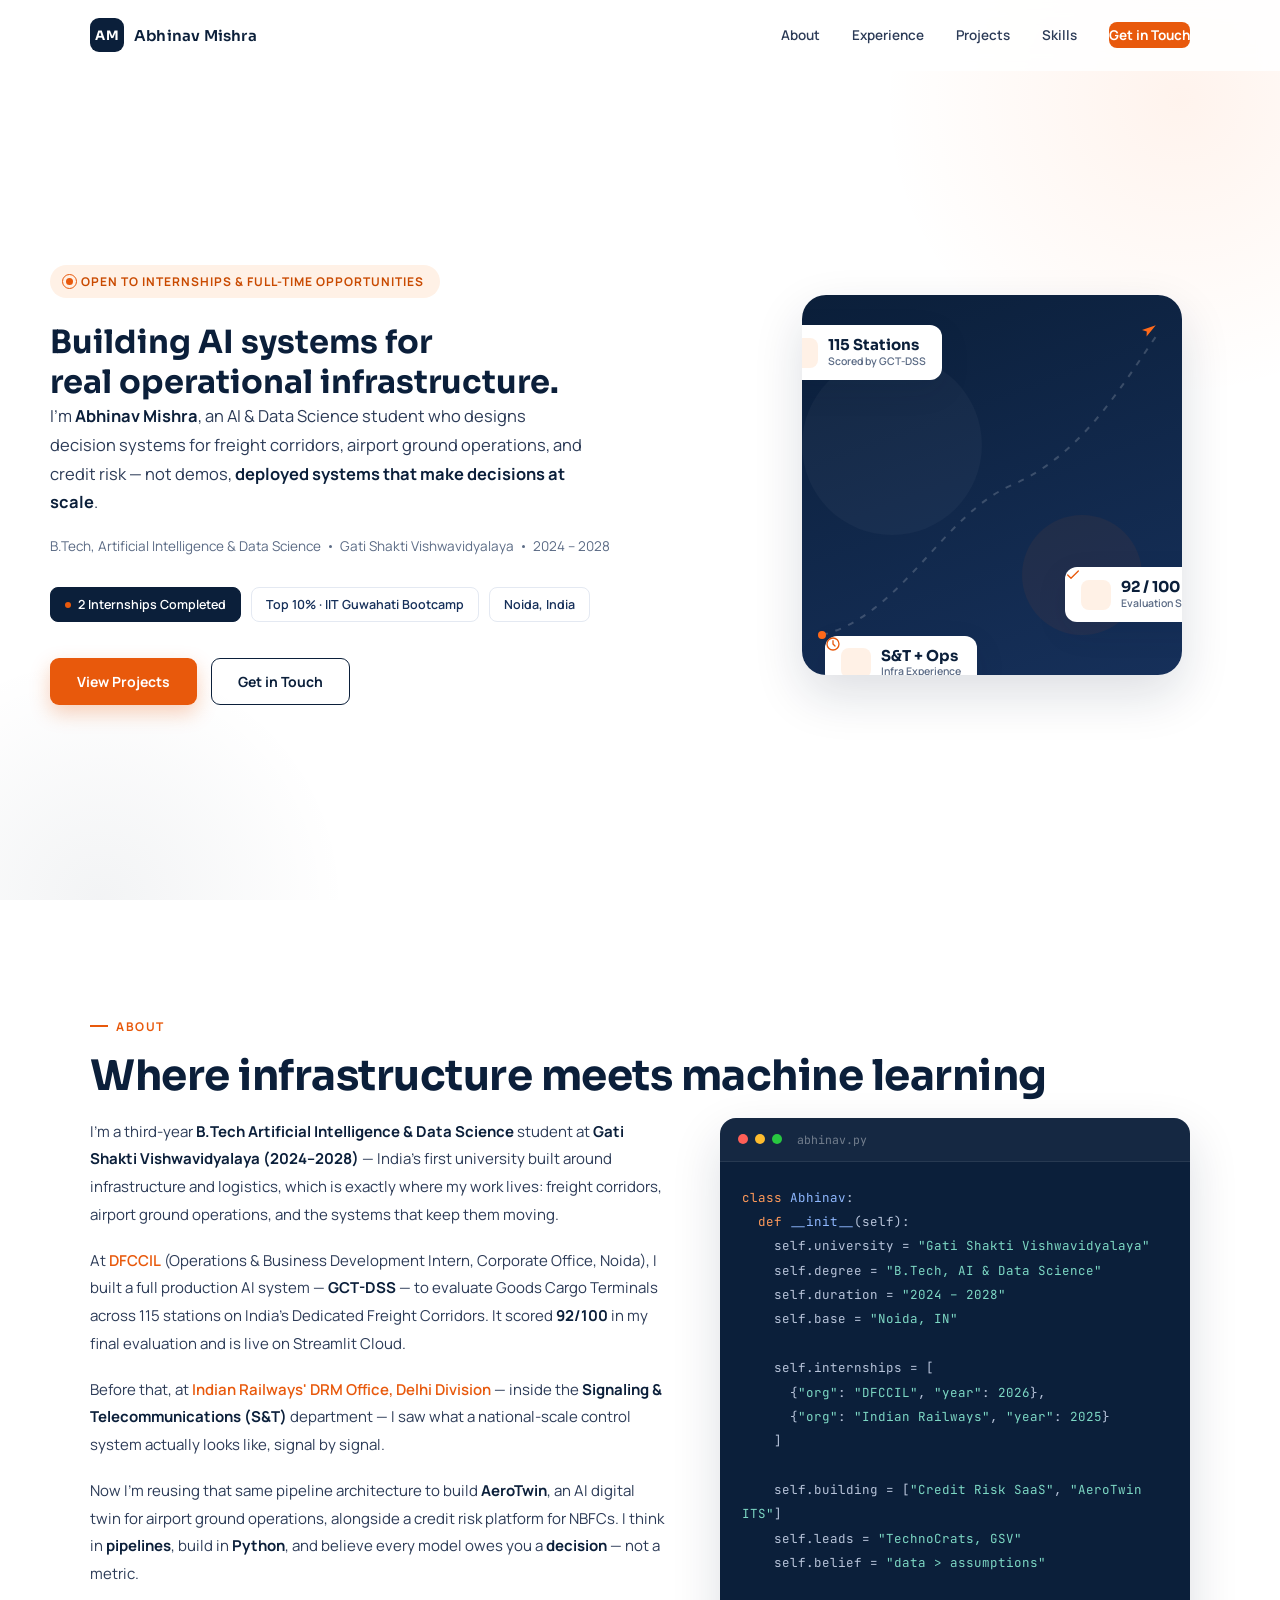
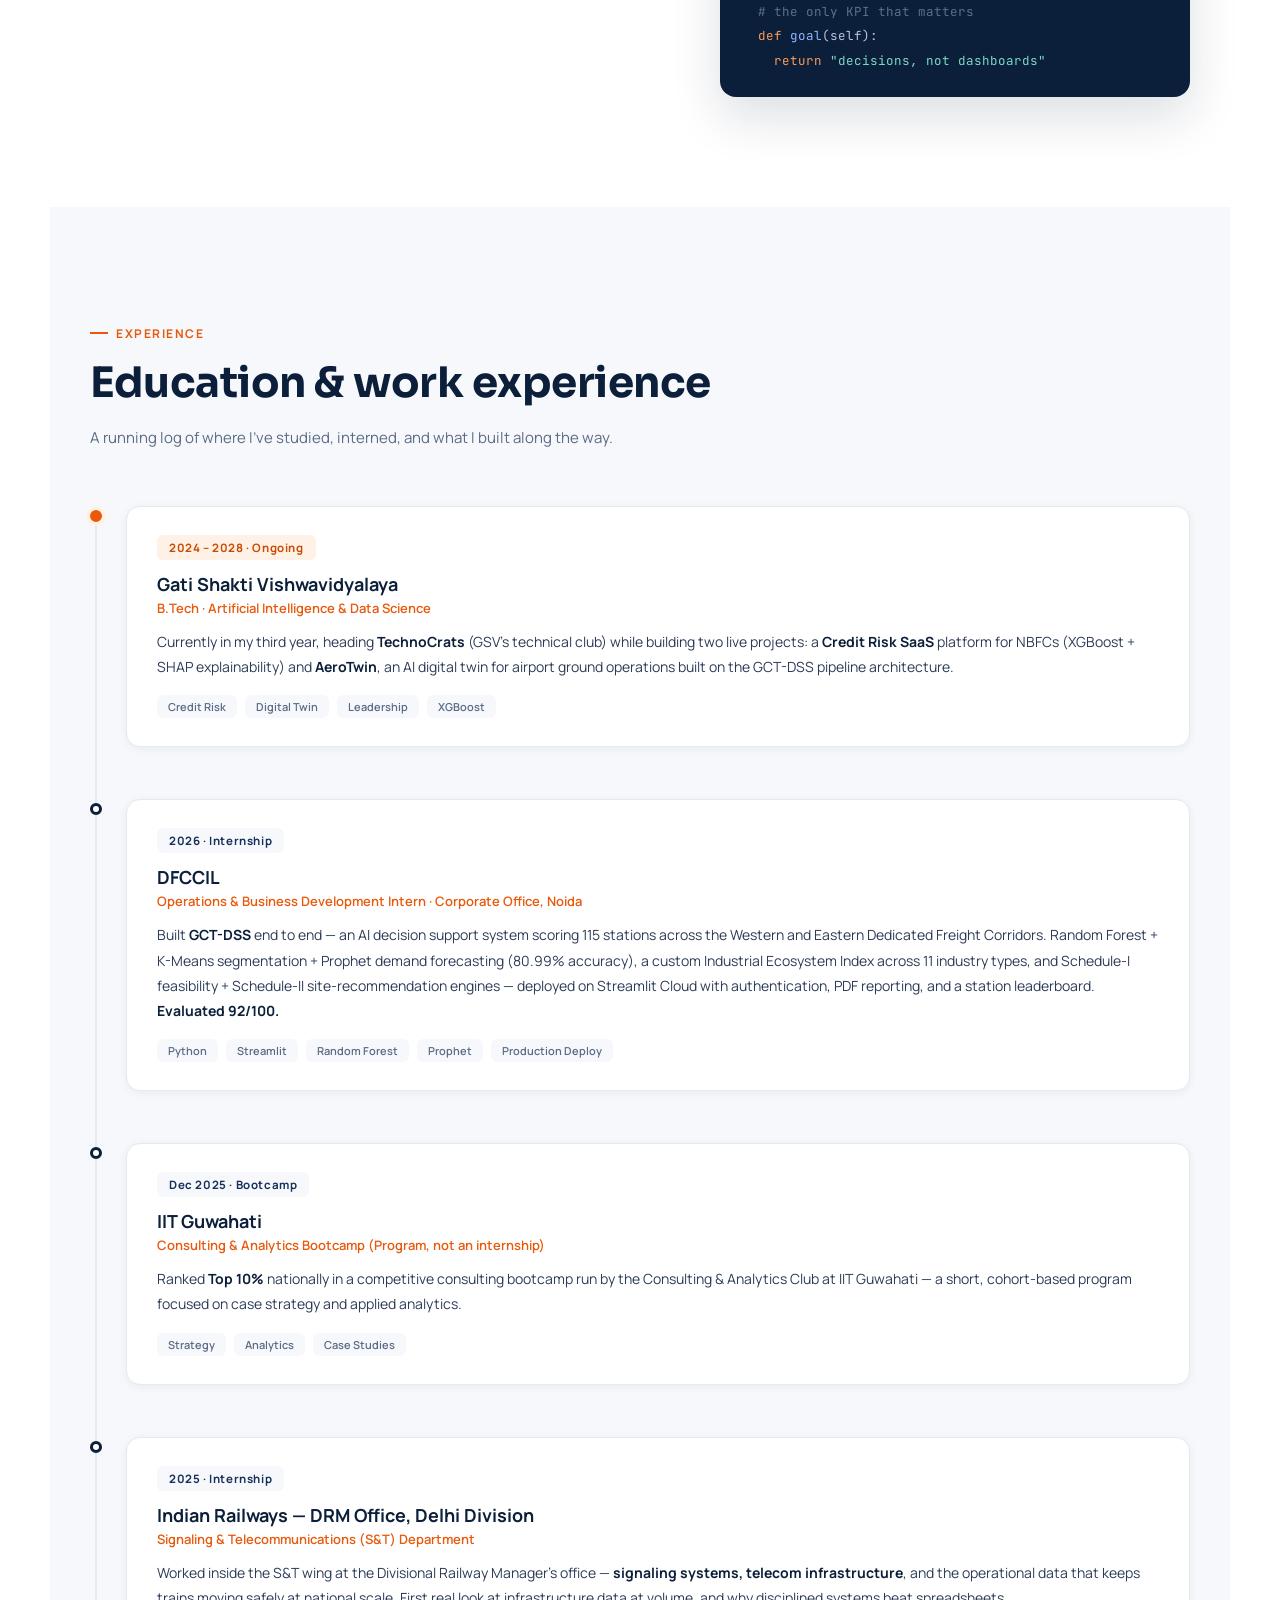
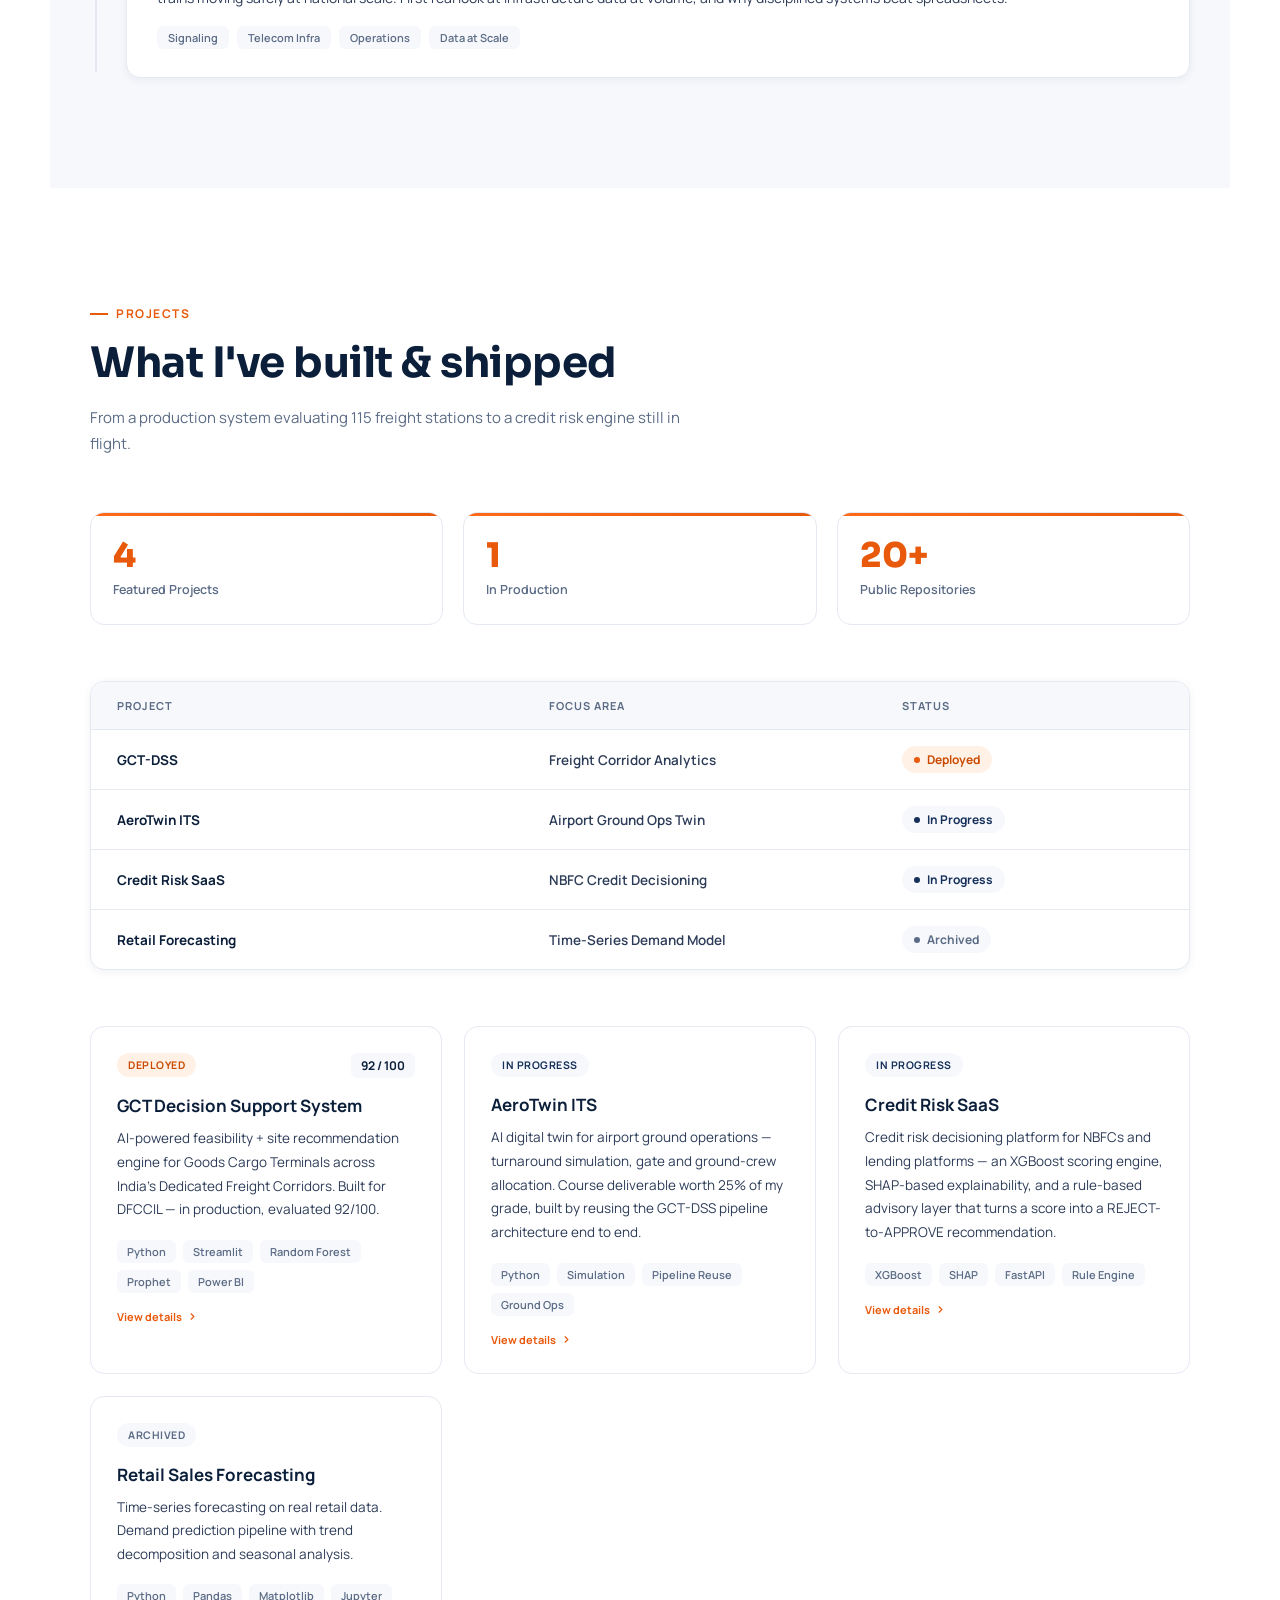
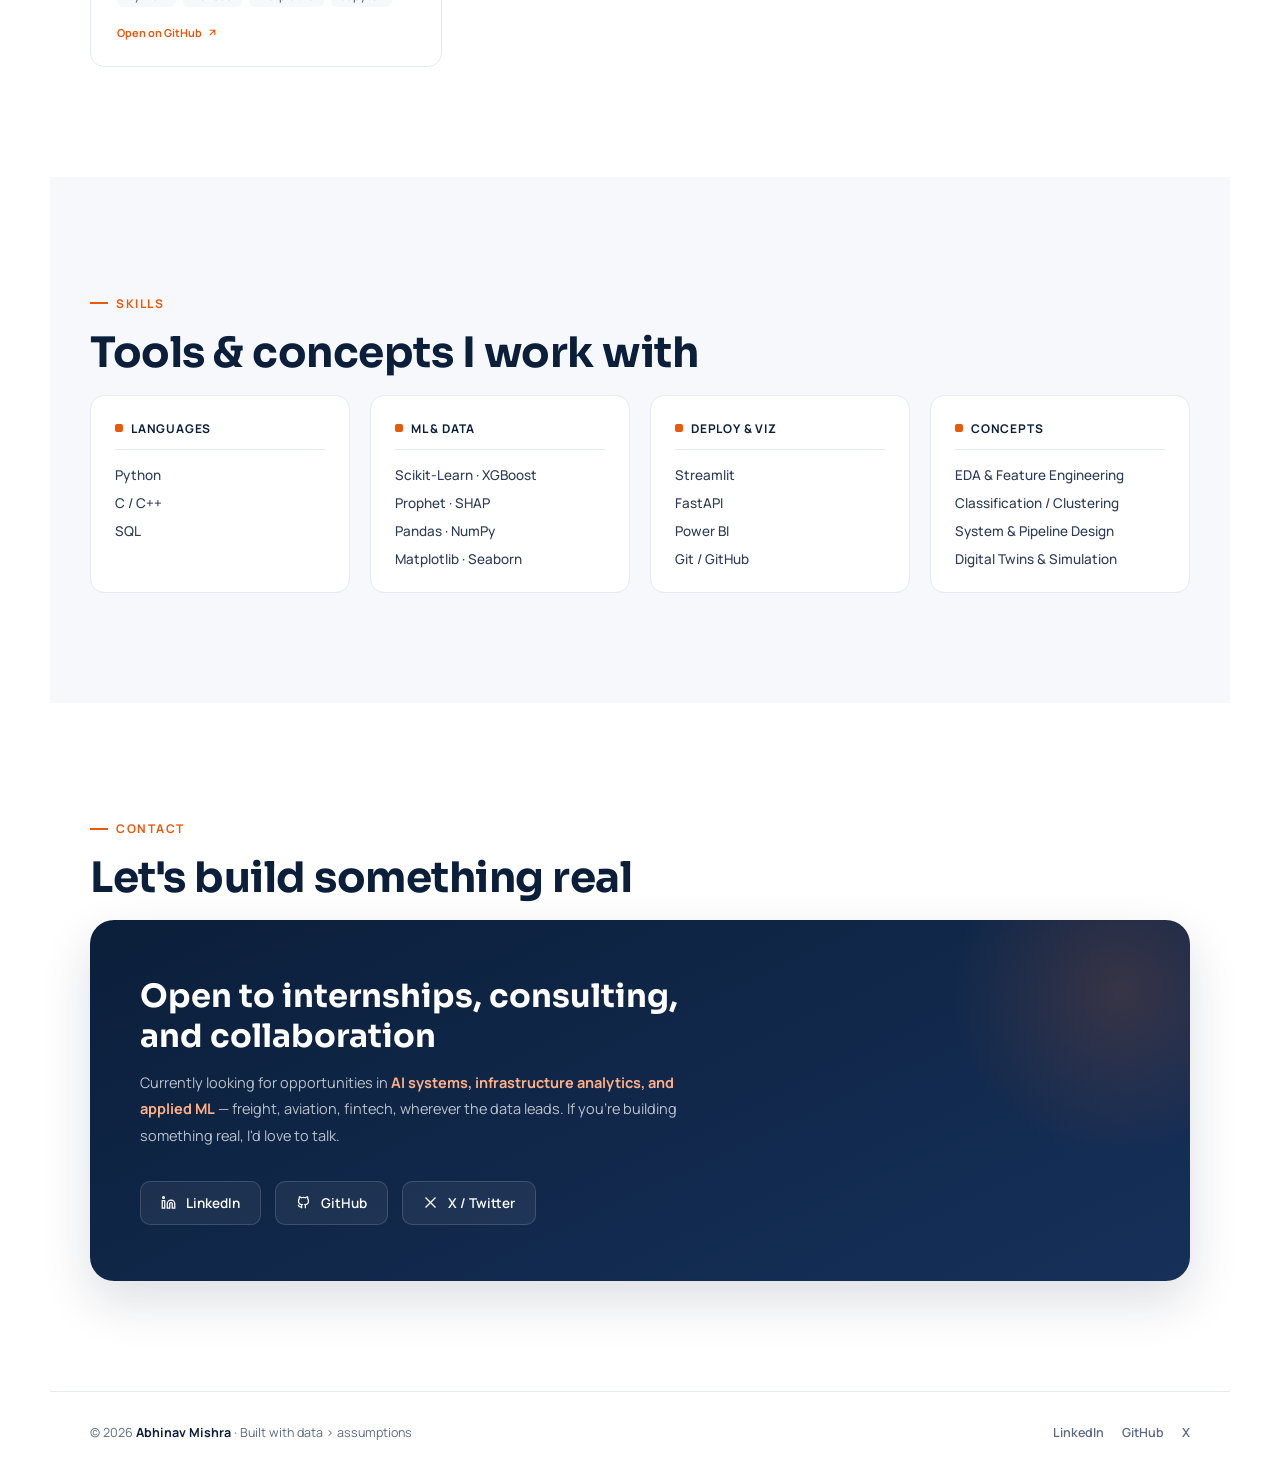
==== index.html @ 51a3da7d "Update the word 'Hello' to 'Goodbye'" ====
<!DOCTYPE html>
<html lang="en">
<head>
<meta charset="UTF-8"/>
<meta name="viewport" content="width=device-width, initial-scale=1"/>
<title>Abhinav Mishra — AI &amp; Data Science</title>
<link rel="preconnect" href="https://fonts.googleapis.com">
<link rel="preconnect" href="https://fonts.gstatic.com" crossorigin>
<link href="https://fonts.googleapis.com/css2?family=Sora:wght@500;600;700;800&family=Manrope:wght@400;500;600;700;800&family=JetBrains+Mono:wght@400;500;700&display=swap" rel="stylesheet">
<style>
:root{
  --white:#ffffff;
  --bg-soft:#F6F8FC;
  --navy:#0B1F3A;
  --navy-2:#16305A;
  --text:#2C3B57;
  --muted:#5B6B85;
  --border:#E4E9F2;
  --orange:#FF6A1A;
  --orange-strong:#E8590C;
  --orange-dark:#C94A00;
  --orange-tint:#FFF1E6;
  --shadow-sm:0 2px 10px rgba(11,31,58,0.06);
  --shadow-md:0 10px 30px rgba(11,31,58,0.10);
  --shadow-lg:0 20px 50px rgba(11,31,58,0.14);
  --radius:14px;
}
*{margin:0;padding:0;box-sizing:border-box;}
html{scroll-behavior:smooth;}
body{background:var(--white);color:var(--text);font-family:'Manrope',sans-serif;overflow-x:hidden;-webkit-font-smoothing:antialiased;}
h1,h2,h3,h4{font-family:'Sora',sans-serif;color:var(--navy);}
a{color:inherit;}
::-webkit-scrollbar{width:8px;}
::-webkit-scrollbar-track{background:var(--bg-soft);}
::-webkit-scrollbar-thumb{background:var(--border);border-radius:8px;}
::selection{background:var(--orange-tint);color:var(--navy);}

@media (prefers-reduced-motion: reduce){
  *,*::before,*::after{animation-duration:0.001ms !important;animation-iteration-count:1 !important;transition-duration:0.001ms !important;scroll-behavior:auto !important;}
}
:focus-visible{outline:2px solid var(--orange-strong);outline-offset:3px;border-radius:4px;}

/* SCROLL PROGRESS */
#progress-bar{position:fixed;top:0;left:0;height:3px;background:linear-gradient(90deg,var(--orange),var(--orange-strong));width:0%;z-index:1001;transition:width 0.1s linear;}

/* NAV */
nav{position:fixed;top:0;width:100%;background:rgba(255,255,255,0.85);backdrop-filter:blur(10px);z-index:1000;border-bottom:1px solid transparent;transition:box-shadow 0.3s,border-color 0.3s;}
nav.scrolled{box-shadow:var(--shadow-sm);border-bottom-color:var(--border);}
.nav-inner{max-width:1180px;margin:0 auto;padding:18px 40px;display:flex;justify-content:space-between;align-items:center;}
.nav-logo{display:flex;align-items:center;gap:10px;text-decoration:none;}
.nav-mark{width:34px;height:34px;border-radius:9px;background:var(--navy);color:var(--white);display:flex;align-items:center;justify-content:center;font-family:'Sora',sans-serif;font-weight:700;font-size:13px;letter-spacing:0.5px;}
.nav-name{font-family:'Sora',sans-serif;font-weight:600;font-size:15px;color:var(--navy);letter-spacing:0.2px;}
.nav-links{display:flex;align-items:center;gap:32px;}
.nav-links a{text-decoration:none;font-size:13.5px;font-weight:600;color:var(--text);position:relative;padding:4px 0;transition:color 0.2s;}
.nav-links a::after{content:'';position:absolute;left:0;bottom:0;height:2px;width:0;background:var(--orange-strong);transition:width 0.25s ease;}
.nav-links a:hover{color:var(--navy);}
.nav-links a:hover::after{width:100%;}
.nav-cta{background:var(--orange-strong);color:var(--white) !important;padding:9px 20px;border-radius:8px;font-weight:700 !important;transition:background 0.2s,transform 0.2s;}
.nav-cta::after{display:none;}
.nav-cta:hover{background:var(--orange-dark);transform:translateY(-1px);}
.nav-toggle{display:none;}
@media(max-width:900px){
  .nav-links{display:none;}
  .nav-toggle{display:block;background:none;border:none;cursor:pointer;padding:6px;}
  .nav-toggle span{display:block;width:22px;height:2px;background:var(--navy);margin:5px 0;transition:0.3s;}
  .nav-links.open{display:flex;position:absolute;top:100%;left:0;width:100%;background:var(--white);flex-direction:column;gap:0;box-shadow:var(--shadow-md);border-top:1px solid var(--border);}
  .nav-links.open a{padding:16px 40px;width:100%;border-bottom:1px solid var(--border);}
  .nav-links.open a::after{display:none;}
}

/* SECTION SHELL */
section{padding:110px 40px;max-width:1180px;margin:0 auto;}
.eyebrow{display:inline-flex;align-items:center;gap:8px;font-size:12px;font-weight:700;letter-spacing:1.5px;text-transform:uppercase;color:var(--orange-strong);margin-bottom:14px;}
.eyebrow::before{content:'';width:18px;height:2px;background:var(--orange-strong);display:inline-block;}
.section-heading{font-size:clamp(28px,3.4vw,42px);font-weight:700;color:var(--navy);margin-bottom:16px;letter-spacing:-0.5px;}
.section-desc{font-size:15px;color:var(--muted);max-width:600px;line-height:1.7;margin-bottom:56px;}
.bg-soft{background:var(--bg-soft);}

/* reveal on scroll */
.reveal{opacity:0;transform:translateY(18px);transition:opacity 0.6s ease,transform 0.6s ease;}
.reveal.visible{opacity:1;transform:translateY(0);}

/* HERO */
#hero{min-height:100vh;display:flex;align-items:center;padding:150px 40px 80px;position:relative;overflow:hidden;}
#hero::before{content:'';position:absolute;top:-200px;right:-200px;width:600px;height:600px;border-radius:50%;background:radial-gradient(circle,rgba(255,106,26,0.08),transparent 70%);pointer-events:none;}
#hero::after{content:'';position:absolute;bottom:-250px;left:-150px;width:500px;height:500px;border-radius:50%;background:radial-gradient(circle,rgba(11,31,58,0.05),transparent 70%);pointer-events:none;}
.hero-grid{display:grid;grid-template-columns:1.15fr 0.85fr;gap:60px;align-items:center;max-width:1180px;margin:0 auto;position:relative;z-index:1;width:100%;}
.hero-eyebrow{display:inline-flex;align-items:center;gap:8px;background:var(--orange-tint);color:var(--orange-dark);font-size:12px;font-weight:700;letter-spacing:1px;text-transform:uppercase;padding:8px 16px;border-radius:100px;margin-bottom:24px;}
.hero-eyebrow .pulse-dot{width:7px;height:7px;border-radius:50%;background:var(--orange-strong);position:relative;}
.hero-eyebrow .pulse-dot::after{content:'';position:absolute;inset:-4px;border-radius:50%;border:1.5px solid var(--orange-strong);animation:pulseRing 2s ease-out infinite;}
@keyframes pulseRing{0%{transform:scale(0.6);opacity:0.9;}100%{transform:scale(1.8);opacity:0;}}
.hero h1{font-size:clamp(38px,5.2vw,60px);font-weight:800;line-height:1.08;letter-spacing:-1.2px;margin-bottom:22px;}
.hero h1 .accent{color:var(--orange-strong);}
.hero-tagline{font-size:16.5px;color:var(--text);line-height:1.75;max-width:540px;margin-bottom:20px;}
.hero-tagline strong{color:var(--navy);font-weight:700;}
.hero-meta{font-size:13.5px;color:var(--muted);margin-bottom:32px;display:flex;align-items:center;gap:8px;flex-wrap:wrap;}
.hero-meta .dot-sep{width:3px;height:3px;border-radius:50%;background:var(--muted);}
.hero-badges{display:flex;flex-wrap:wrap;gap:10px;margin-bottom:36px;}
.badge{font-size:12.5px;font-weight:600;padding:8px 14px;border-radius:8px;border:1px solid var(--border);color:var(--navy-2);background:var(--white);display:inline-flex;align-items:center;gap:7px;}
.badge.solid{background:var(--navy);color:var(--white);border-color:var(--navy);}
.badge .b-dot{width:6px;height:6px;border-radius:50%;background:var(--orange-strong);}
.hero-cta{display:flex;gap:14px;flex-wrap:wrap;}
.btn{display:inline-flex;align-items:center;gap:8px;padding:13px 26px;border-radius:9px;font-size:14px;font-weight:700;text-decoration:none;cursor:pointer;transition:all 0.22s ease;border:1.5px solid transparent;}
.btn-primary{background:var(--orange-strong);color:var(--white);box-shadow:0 8px 20px rgba(232,89,12,0.28);}
.btn-primary:hover{background:var(--orange-dark);transform:translateY(-2px);box-shadow:0 12px 26px rgba(232,89,12,0.34);}
.btn-outline{background:transparent;color:var(--navy);border-color:var(--navy);}
.btn-outline:hover{background:var(--navy);color:var(--white);transform:translateY(-2px);}

/* HERO VISUAL */
.hero-visual{position:relative;height:440px;display:flex;align-items:center;justify-content:center;}
.hero-panel{position:relative;width:100%;max-width:380px;height:380px;background:linear-gradient(160deg,var(--navy) 0%,var(--navy-2) 100%);border-radius:24px;box-shadow:var(--shadow-lg);overflow:hidden;}
.hero-panel svg{position:absolute;inset:0;width:100%;height:100%;}
.chip{position:absolute;background:var(--white);border-radius:12px;padding:12px 16px;box-shadow:var(--shadow-md);display:flex;align-items:center;gap:10px;animation:floatChip 4.5s ease-in-out infinite;}
.chip-icon{width:30px;height:30px;border-radius:8px;background:var(--orange-tint);display:flex;align-items:center;justify-content:center;flex-shrink:0;}
.chip-icon svg{width:16px;height:16px;stroke:var(--orange-strong);}
.chip-num{font-family:'Sora',sans-serif;font-weight:700;font-size:15px;color:var(--navy);line-height:1.1;}
.chip-label{font-size:10.5px;color:var(--muted);font-weight:600;white-space:nowrap;}
.chip-1{top:8%;left:-8%;animation-delay:0s;}
.chip-2{bottom:14%;right:-10%;animation-delay:1.5s;}
.chip-3{bottom:-4%;left:6%;animation-delay:3s;}
@keyframes floatChip{0%,100%{transform:translateY(0);}50%{transform:translateY(-8px);}}
@media(max-width:1000px){
  .hero-grid{grid-template-columns:1fr;}
  .hero-visual{margin-top:20px;height:360px;order:-1;}
}
@media(max-width:560px){
  .chip{padding:9px 12px;}
  .chip-num{font-size:13px;}
  .chip-label{font-size:9.5px;}
}

/* ABOUT */
.about-grid{display:grid;grid-template-columns:1.1fr 0.9fr;gap:56px;align-items:start;}
.about-text p{font-size:15px;line-height:1.85;color:var(--text);margin-bottom:18px;}
.about-text strong{color:var(--navy);font-weight:700;}
.about-text em{color:var(--orange-strong);font-style:normal;font-weight:600;}
.code-card{background:var(--navy);border-radius:16px;overflow:hidden;box-shadow:var(--shadow-lg);}
.code-card-head{display:flex;align-items:center;gap:7px;padding:14px 18px;background:rgba(255,255,255,0.04);border-bottom:1px solid rgba(255,255,255,0.08);}
.code-dot{width:10px;height:10px;border-radius:50%;}
.code-dot.r{background:#FF5F57;}
.code-dot.y{background:#FEBC2E;}
.code-dot.g{background:#28C840;}
.code-card-title{margin-left:8px;font-size:11.5px;color:rgba(255,255,255,0.4);font-family:'JetBrains Mono',monospace;}
.code-card-body{padding:24px 22px;font-family:'JetBrains Mono',monospace;font-size:12.5px;line-height:1.95;color:#B8C4DA;overflow-x:auto;}
.code-card .kw{color:#FF9A5A;}
.code-card .str{color:#7DD8C4;}
.code-card .fn{color:#8FB8FF;}
.code-card .cm{color:#5C6E8C;}
@media(max-width:900px){.about-grid{grid-template-columns:1fr;}}

/* TIMELINE */
.timeline{position:relative;padding-left:36px;}
.timeline::before{content:'';position:absolute;left:5px;top:6px;bottom:6px;width:2px;background:var(--border);}
.plane-marker{position:absolute;left:5px;top:0;width:22px;height:22px;transform:translate(-50%,-50%);z-index:5;transition:top 0.1s ease-out;pointer-events:none;}
.plane-marker svg{width:100%;height:100%;fill:var(--orange-strong);filter:drop-shadow(0 2px 4px rgba(232,89,12,0.35));}
.tl-item{position:relative;padding-bottom:52px;}
.tl-item:last-child{padding-bottom:0;}
.tl-dot{position:absolute;left:-36px;top:4px;width:12px;height:12px;border-radius:50%;background:var(--white);border:3px solid var(--navy);}
.tl-item.current .tl-dot{border-color:var(--orange-strong);background:var(--orange-strong);box-shadow:0 0 0 4px var(--orange-tint);}
.tl-card{background:var(--white);border:1px solid var(--border);border-radius:var(--radius);padding:28px 30px;box-shadow:var(--shadow-sm);transition:box-shadow 0.25s,transform 0.25s;}
.tl-card:hover{box-shadow:var(--shadow-md);transform:translateY(-2px);}
.tl-badge{display:inline-block;font-size:11.5px;font-weight:700;letter-spacing:0.6px;padding:5px 12px;border-radius:6px;background:var(--bg-soft);color:var(--navy-2);margin-bottom:12px;}
.tl-item.current .tl-badge{background:var(--orange-tint);color:var(--orange-dark);}
.tl-org{font-size:18px;font-weight:700;color:var(--navy);margin-bottom:3px;}
.tl-role{font-size:13px;font-weight:600;color:var(--orange-strong);margin-bottom:12px;}
.tl-desc{font-size:14px;color:var(--text);line-height:1.8;}
.tl-desc strong{color:var(--navy);}
.tl-tags{display:flex;gap:8px;flex-wrap:wrap;margin-top:16px;}
.tl-tag{font-size:11px;font-weight:600;padding:4px 11px;border-radius:6px;background:var(--bg-soft);color:var(--muted);}
@media(max-width:600px){.plane-marker{display:none;}.tl-card{padding:22px 20px;}}

/* PROJECTS STATS */
.stats-row{display:grid;grid-template-columns:repeat(3,1fr);gap:20px;margin-bottom:56px;}
.stat-card{background:var(--white);border:1px solid var(--border);border-radius:var(--radius);padding:26px 22px;position:relative;overflow:hidden;transition:transform 0.25s,box-shadow 0.25s;}
.stat-card:hover{transform:translateY(-3px);box-shadow:var(--shadow-md);}
.stat-card::before{content:'';position:absolute;top:0;left:0;width:100%;height:3px;background:linear-gradient(90deg,var(--orange),var(--orange-strong));}
.stat-num{font-family:'Sora',sans-serif;font-size:34px;font-weight:800;color:var(--navy);line-height:1;}
.stat-num span{color:var(--orange-strong);}
.stat-label{font-size:12.5px;color:var(--muted);font-weight:600;margin-top:8px;}

/* STATUS BOARD */
.board{background:var(--white);border:1px solid var(--border);border-radius:var(--radius);margin-bottom:56px;overflow:hidden;box-shadow:var(--shadow-sm);}
.board-header,.board-row{display:grid;grid-template-columns:1.6fr 1.3fr 1fr;gap:14px;padding:16px 26px;align-items:center;}
.board-header{background:var(--bg-soft);font-size:11px;font-weight:700;letter-spacing:1px;text-transform:uppercase;color:var(--muted);}
.board-row{border-top:1px solid var(--border);font-size:13.5px;color:var(--text);font-weight:600;opacity:0;transform:translateX(-12px);transition:opacity 0.5s ease,transform 0.5s ease;}
.board-row.visible{opacity:1;transform:translateX(0);}
.board-row:hover{background:var(--bg-soft);}
.board-proj{color:var(--navy);font-weight:700;}
.board-status{display:inline-flex;align-items:center;gap:7px;font-size:12px;font-weight:700;padding:5px 12px;border-radius:100px;width:fit-content;}
.board-status .dot{width:6px;height:6px;border-radius:50%;}
.status-deployed{background:var(--orange-tint);color:var(--orange-dark);}
.status-deployed .dot{background:var(--orange-strong);}
.status-progress{background:var(--bg-soft);color:var(--navy-2);}
.status-progress .dot{background:var(--navy-2);animation:blinkDot 1.6s infinite;}
@keyframes blinkDot{0%,100%{opacity:1;}50%{opacity:0.3;}}
.status-archived{background:var(--bg-soft);color:var(--muted);}
.status-archived .dot{background:var(--muted);}
@media(max-width:680px){
  .board-header{display:none;}
  .board-row{grid-template-columns:1fr;gap:6px;}
}

/* PROJECT CARDS */
.projects-grid{display:grid;grid-template-columns:repeat(auto-fit,minmax(280px,1fr));gap:22px;}
.project-card{background:var(--white);border:1px solid var(--border);border-radius:var(--radius);padding:26px;cursor:pointer;transition:transform 0.25s,box-shadow 0.25s,border-color 0.25s;position:relative;}
.project-card:hover{transform:translateY(-4px);box-shadow:var(--shadow-md);border-color:transparent;}
.pc-top{display:flex;justify-content:space-between;align-items:flex-start;margin-bottom:16px;gap:10px;}
.pc-badge{font-size:10.5px;font-weight:700;letter-spacing:0.5px;padding:5px 11px;border-radius:100px;text-transform:uppercase;}
.pc-badge.deployed{background:var(--orange-tint);color:var(--orange-dark);}
.pc-badge.progress{background:var(--bg-soft);color:var(--navy-2);}
.pc-badge.archived{background:var(--bg-soft);color:var(--muted);}
.pc-score{font-size:12px;font-weight:700;color:var(--navy);background:var(--bg-soft);padding:4px 10px;border-radius:6px;white-space:nowrap;}
.pc-name{font-size:17px;font-weight:700;color:var(--navy);margin-bottom:10px;}
.pc-desc{font-size:13.5px;color:var(--text);line-height:1.75;margin-bottom:18px;}
.pc-stack{display:flex;gap:7px;flex-wrap:wrap;margin-bottom:4px;}
.pc-tech{font-size:11px;font-weight:600;padding:4px 10px;border-radius:6px;background:var(--bg-soft);color:var(--muted);}
.pc-expand{margin-top:18px;padding-top:16px;border-top:1px solid var(--border);display:none;}
.pc-expand.open{display:block;}
.pc-expand pre{font-family:'JetBrains Mono',monospace;font-size:11.5px;line-height:1.85;color:var(--navy-2);background:var(--bg-soft);padding:14px 16px;border-radius:8px;border-left:3px solid var(--orange-strong);overflow-x:auto;white-space:pre-wrap;}
.pc-expand-hint{font-size:11px;font-weight:700;color:var(--orange-strong);margin-top:16px;display:flex;align-items:center;gap:5px;}
.pc-expand-hint svg{width:11px;height:11px;stroke:var(--orange-strong);transition:transform 0.25s;}
.project-card.expanded .pc-expand-hint svg{transform:rotate(90deg);}
.pc-link{font-size:11px;font-weight:700;color:var(--orange-strong);margin-top:18px;display:flex;align-items:center;gap:5px;}
.pc-link svg{width:11px;height:11px;stroke:var(--orange-strong);}

/* SKILLS */
.stack-grid{display:grid;grid-template-columns:repeat(auto-fit,minmax(240px,1fr));gap:20px;}
.stack-group{background:var(--white);border:1px solid var(--border);border-radius:var(--radius);padding:24px;transition:box-shadow 0.25s,transform 0.25s;}
.stack-group:hover{box-shadow:var(--shadow-md);transform:translateY(-3px);}
.sg-label{font-size:12px;font-weight:700;letter-spacing:0.8px;text-transform:uppercase;color:var(--navy);margin-bottom:16px;padding-bottom:12px;border-bottom:1px solid var(--border);display:flex;align-items:center;gap:8px;}
.sg-label::before{content:'';width:8px;height:8px;border-radius:2px;background:var(--orange-strong);display:inline-block;}
.sg-items{display:flex;flex-direction:column;gap:10px;}
.sg-item{font-size:13.5px;color:var(--text);font-weight:500;}

/* CONTACT */
.contact-panel{background:linear-gradient(155deg,var(--navy) 0%,var(--navy-2) 100%);border-radius:24px;padding:56px 50px;position:relative;overflow:hidden;box-shadow:var(--shadow-lg);}
.contact-panel::before{content:'';position:absolute;top:-100px;right:-100px;width:340px;height:340px;border-radius:50%;background:radial-gradient(circle,rgba(255,106,26,0.16),transparent 70%);}
.contact-panel-inner{position:relative;z-index:1;max-width:560px;}
.contact-panel h3{color:var(--white);font-size:clamp(24px,3vw,32px);margin-bottom:14px;}
.contact-panel p{color:rgba(255,255,255,0.72);font-size:14.5px;line-height:1.8;margin-bottom:32px;}
.contact-panel p span{color:#FFB088;font-weight:700;}
.contact-links{display:flex;flex-wrap:wrap;gap:14px;}
.contact-link{display:flex;align-items:center;gap:10px;background:rgba(255,255,255,0.06);border:1px solid rgba(255,255,255,0.14);color:var(--white);text-decoration:none;padding:12px 20px;border-radius:10px;font-size:13.5px;font-weight:600;transition:all 0.2s;}
.contact-link:hover{background:var(--orange-strong);border-color:var(--orange-strong);transform:translateY(-2px);}
.contact-link svg{width:15px;height:15px;stroke:currentColor;}
@media(max-width:600px){.contact-panel{padding:40px 26px;}}

/* FOOTER */
footer{padding:32px 40px;border-top:1px solid var(--border);display:flex;justify-content:space-between;align-items:center;max-width:1180px;margin:0 auto;font-size:12.5px;color:var(--muted);flex-wrap:wrap;gap:10px;}
footer strong{color:var(--navy);}
.footer-socials{display:flex;gap:18px;}
.footer-socials a{color:var(--muted);text-decoration:none;font-weight:600;transition:color 0.2s;}
.footer-socials a:hover{color:var(--orange-strong);}

@media(max-width:680px){
  section{padding:80px 24px;}
  #hero{padding:130px 24px 60px;}
  .nav-inner{padding:16px 20px;}
  .stats-row{grid-template-columns:1fr 1fr;}
  .contact-panel{border-radius:18px;}
}
</style>
</head>
<body>

<div id="progress-bar"></div>

<!-- NAV -->
<nav id="navbar">
  <div class="nav-inner">
    <a href="#hero" class="nav-logo">
      <span class="nav-mark">AM</span>
      <span class="nav-name">Abhinav Mishra</span>
    </a>
    <div class="nav-links" id="navLinks">
      <a href="#about">About</a>
      <a href="#experience">Experience</a>
      <a href="#projects">Projects</a>
      <a href="#skills">Skills</a>
      <a href="#contact" class="nav-cta">Get in Touch</a>
    </div>
    <button class="nav-toggle" id="navToggle" aria-label="Toggle menu"><span></span><span></span><span></span></button>
  </div>
</nav>

<!-- HERO -->
<div id="hero">
  <div class="hero-grid">
    <div>
      <div class="hero-eyebrow"><span class="pulse-dot"></span>Open to Internships &amp; Full-Time Opportunities</div>
      <h1>Building AI systems for<br/>real <span class="accent">operational infrastructure</span>.</h1>
      <p class="hero-tagline">I'm <strong>Abhinav Mishra</strong>, an AI &amp; Data Science student who designs decision systems for freight corridors, airport ground operations, and credit risk — not demos, <strong>deployed systems that make decisions at scale</strong>.</p>
      <p class="hero-meta">B.Tech, Artificial Intelligence &amp; Data Science <span class="dot-sep"></span> Gati Shakti Vishwavidyalaya <span class="dot-sep"></span> 2024 – 2028</p>
      <div class="hero-badges">
        <div class="badge solid"><span class="b-dot"></span>2 Internships Completed</div>
        <div class="badge">Top 10% · IIT Guwahati Bootcamp</div>
        <div class="badge">Noida, India</div>
      </div>
      <div class="hero-cta">
        <a href="#projects" class="btn btn-primary">View Projects</a>
        <a href="#contact" class="btn btn-outline">Get in Touch</a>
      </div>
    </div>

    <div class="hero-visual">
      <div class="hero-panel">
        <svg viewBox="0 0 380 380" fill="none" xmlns="http://www.w3.org/2000/svg">
          <path d="M20 340 C 100 320, 140 220, 210 190 S 320 90, 355 40" stroke="rgba(255,255,255,0.18)" stroke-width="2" stroke-dasharray="6 8" fill="none"/>
          <circle cx="20" cy="340" r="4" fill="#FF6A1A"/>
          <g transform="translate(340,35) rotate(-35)">
            <path d="M0 0 L14 4 L0 8 L3 4 Z" fill="#FF6A1A"/>
          </g>
          <circle cx="90" cy="150" r="90" fill="rgba(255,255,255,0.03)"/>
          <circle cx="280" cy="280" r="60" fill="rgba(255,106,26,0.06)"/>
        </svg>
        <div class="chip chip-1">
          <div class="chip-icon"><svg viewBox="0 0 24 24" fill="none" stroke-width="2" stroke-linecap="round" stroke-linejoin="round"><path d="M3 12h4l3 8 4-16 3 8h4"/></svg></div>
          <div><div class="chip-num">115 Stations</div><div class="chip-label">Scored by GCT-DSS</div></div>
        </div>
        <div class="chip chip-2">
          <div class="chip-icon"><svg viewBox="0 0 24 24" fill="none" stroke-width="2" stroke-linecap="round" stroke-linejoin="round"><path d="M20 6L9 17l-5-5"/></svg></div>
          <div><div class="chip-num">92 / 100</div><div class="chip-label">Evaluation Score</div></div>
        </div>
        <div class="chip chip-3">
          <div class="chip-icon"><svg viewBox="0 0 24 24" fill="none" stroke-width="2" stroke-linecap="round" stroke-linejoin="round"><circle cx="12" cy="12" r="9"/><path d="M12 7v5l3 3"/></svg></div>
          <div><div class="chip-num">S&amp;T + Ops</div><div class="chip-label">Infra Experience</div></div>
        </div>
      </div>
    </div>
  </div>
</div>

<!-- ABOUT -->
<section id="about">
  <div class="reveal">
    <div class="eyebrow">About</div>
    <h2 class="section-heading">Where infrastructure meets machine learning</h2>
  </div>
  <div class="about-grid">
    <div class="about-text reveal">
      <p>I'm a third-year <strong>B.Tech Artificial Intelligence &amp; Data Science</strong> student at <strong>Gati Shakti Vishwavidyalaya (2024–2028)</strong> — India's first university built around infrastructure and logistics, which is exactly where my work lives: freight corridors, airport ground operations, and the systems that keep them moving.</p>
      <p>At <em>DFCCIL</em> (Operations &amp; Business Development Intern, Corporate Office, Noida), I built a full production AI system — <strong>GCT-DSS</strong> — to evaluate Goods Cargo Terminals across 115 stations on India's Dedicated Freight Corridors. It scored <strong>92/100</strong> in my final evaluation and is live on Streamlit Cloud.</p>
      <p>Before that, at <em>Indian Railways' DRM Office, Delhi Division</em> — inside the <strong>Signaling &amp; Telecommunications (S&amp;T)</strong> department — I saw what a national-scale control system actually looks like, signal by signal.</p>
      <p>Now I'm reusing that same pipeline architecture to build <strong>AeroTwin</strong>, an AI digital twin for airport ground operations, alongside a credit risk platform for NBFCs. I think in <strong>pipelines</strong>, build in <strong>Python</strong>, and believe every model owes you a <strong>decision</strong> — not a metric.</p>
    </div>
    <div class="code-card reveal">
      <div class="code-card-head">
        <span class="code-dot r"></span><span class="code-dot y"></span><span class="code-dot g"></span>
        <span class="code-card-title">abhinav.py</span>
      </div>
      <div class="code-card-body">
        <span class="kw">class</span> <span class="fn">Abhinav</span>:<br/>
        &nbsp;&nbsp;<span class="kw">def</span> <span class="fn">__init__</span>(self):<br/>
        &nbsp;&nbsp;&nbsp;&nbsp;self.university = <span class="str">"Gati Shakti Vishwavidyalaya"</span><br/>
        &nbsp;&nbsp;&nbsp;&nbsp;self.degree = <span class="str">"B.Tech, AI &amp; Data Science"</span><br/>
        &nbsp;&nbsp;&nbsp;&nbsp;self.duration = <span class="str">"2024 – 2028"</span><br/>
        &nbsp;&nbsp;&nbsp;&nbsp;self.base = <span class="str">"Noida, IN"</span><br/>
        <br/>
        &nbsp;&nbsp;&nbsp;&nbsp;self.internships = [<br/>
        &nbsp;&nbsp;&nbsp;&nbsp;&nbsp;&nbsp;{<span class="str">"org"</span>: <span class="str">"DFCCIL"</span>, <span class="str">"year"</span>: <span class="str">2026</span>},<br/>
        &nbsp;&nbsp;&nbsp;&nbsp;&nbsp;&nbsp;{<span class="str">"org"</span>: <span class="str">"Indian Railways"</span>, <span class="str">"year"</span>: <span class="str">2025</span>}<br/>
        &nbsp;&nbsp;&nbsp;&nbsp;]<br/>
        <br/>
        &nbsp;&nbsp;&nbsp;&nbsp;self.building = [<span class="str">"Credit Risk SaaS"</span>, <span class="str">"AeroTwin ITS"</span>]<br/>
        &nbsp;&nbsp;&nbsp;&nbsp;self.leads = <span class="str">"TechnoCrats, GSV"</span><br/>
        &nbsp;&nbsp;&nbsp;&nbsp;self.belief = <span class="str">"data &gt; assumptions"</span><br/>
        <br/>
        &nbsp;&nbsp;<span class="cm"># the only KPI that matters</span><br/>
        &nbsp;&nbsp;<span class="kw">def</span> <span class="fn">goal</span>(self):<br/>
        &nbsp;&nbsp;&nbsp;&nbsp;<span class="kw">return</span> <span class="str">"decisions, not dashboards"</span>
      </div>
    </div>
  </div>
</section>

<!-- EXPERIENCE -->
<section id="experience" class="bg-soft">
  <div class="reveal">
    <div class="eyebrow">Experience</div>
    <h2 class="section-heading">Education &amp; work experience</h2>
    <p class="section-desc">A running log of where I've studied, interned, and what I built along the way.</p>
  </div>
  <div class="timeline" id="timelineEl">
    <div class="plane-marker" id="planeMarker">
      <svg viewBox="0 0 24 24"><path d="M12 2 L14 9 L21 12 L14 13 L12 22 L10 13 L3 12 L10 9 Z"/></svg>
    </div>

    <div class="tl-item current reveal">
      <div class="tl-dot"></div>
      <div class="tl-card">
        <div class="tl-badge">2024 – 2028 · Ongoing</div>
        <div class="tl-org">Gati Shakti Vishwavidyalaya</div>
        <div class="tl-role">B.Tech · Artificial Intelligence &amp; Data Science</div>
        <div class="tl-desc">Currently in my third year, heading <strong>TechnoCrats</strong> (GSV's technical club) while building two live projects: a <strong>Credit Risk SaaS</strong> platform for NBFCs (XGBoost + SHAP explainability) and <strong>AeroTwin</strong>, an AI digital twin for airport ground operations built on the GCT-DSS pipeline architecture.</div>
        <div class="tl-tags">
          <span class="tl-tag">Credit Risk</span><span class="tl-tag">Digital Twin</span><span class="tl-tag">Leadership</span><span class="tl-tag">XGBoost</span>
        </div>
      </div>
    </div>

    <div class="tl-item reveal">
      <div class="tl-dot"></div>
      <div class="tl-card">
        <div class="tl-badge">2026 · Internship</div>
        <div class="tl-org">DFCCIL</div>
        <div class="tl-role">Operations &amp; Business Development Intern · Corporate Office, Noida</div>
        <div class="tl-desc">Built <strong>GCT-DSS</strong> end to end — an AI decision support system scoring 115 stations across the Western and Eastern Dedicated Freight Corridors. Random Forest + K-Means segmentation + Prophet demand forecasting (80.99% accuracy), a custom Industrial Ecosystem Index across 11 industry types, and Schedule-I feasibility + Schedule-II site-recommendation engines — deployed on Streamlit Cloud with authentication, PDF reporting, and a station leaderboard. <strong>Evaluated 92/100.</strong></div>
        <div class="tl-tags">
          <span class="tl-tag">Python</span><span class="tl-tag">Streamlit</span><span class="tl-tag">Random Forest</span><span class="tl-tag">Prophet</span><span class="tl-tag">Production Deploy</span>
        </div>
      </div>
    </div>

    <div class="tl-item reveal">
      <div class="tl-dot"></div>
      <div class="tl-card">
        <div class="tl-badge">Dec 2025 · Bootcamp</div>
        <div class="tl-org">IIT Guwahati</div>
        <div class="tl-role">Consulting &amp; Analytics Bootcamp (Program, not an internship)</div>
        <div class="tl-desc">Ranked <strong>Top 10%</strong> nationally in a competitive consulting bootcamp run by the Consulting &amp; Analytics Club at IIT Guwahati — a short, cohort-based program focused on case strategy and applied analytics.</div>
        <div class="tl-tags">
          <span class="tl-tag">Strategy</span><span class="tl-tag">Analytics</span><span class="tl-tag">Case Studies</span>
        </div>
      </div>
    </div>

    <div class="tl-item reveal">
      <div class="tl-dot"></div>
      <div class="tl-card">
        <div class="tl-badge">2025 · Internship</div>
        <div class="tl-org">Indian Railways — DRM Office, Delhi Division</div>
        <div class="tl-role">Signaling &amp; Telecommunications (S&amp;T) Department</div>
        <div class="tl-desc">Worked inside the S&amp;T wing at the Divisional Railway Manager's office — <strong>signaling systems, telecom infrastructure</strong>, and the operational data that keeps trains moving safely at national scale. First real look at infrastructure data at volume, and why disciplined systems beat spreadsheets.</div>
        <div class="tl-tags">
          <span class="tl-tag">Signaling</span><span class="tl-tag">Telecom Infra</span><span class="tl-tag">Operations</span><span class="tl-tag">Data at Scale</span>
        </div>
      </div>
    </div>
  </div>
</section>

<!-- PROJECTS -->
<section id="projects">
  <div class="reveal">
    <div class="eyebrow">Projects</div>
    <h2 class="section-heading">What I've built &amp; shipped</h2>
    <p class="section-desc">From a production system evaluating 115 freight stations to a credit risk engine still in flight.</p>
  </div>

  <div class="stats-row reveal">
    <div class="stat-card"><div class="stat-num"><span>4</span></div><div class="stat-label">Featured Projects</div></div>
    <div class="stat-card"><div class="stat-num"><span>1</span></div><div class="stat-label">In Production</div></div>
    <div class="stat-card"><div class="stat-num"><span>20+</span></div><div class="stat-label">Public Repositories</div></div>
  </div>

  <div class="board reveal" id="board">
    <div class="board-header">
      <span>Project</span><span>Focus Area</span><span>Status</span>
    </div>
    <div class="board-row">
      <span class="board-proj">GCT-DSS</span>
      <span>Freight Corridor Analytics</span>
      <span class="board-status status-deployed"><span class="dot"></span>Deployed</span>
    </div>
    <div class="board-row">
      <span class="board-proj">AeroTwin ITS</span>
      <span>Airport Ground Ops Twin</span>
      <span class="board-status status-progress"><span class="dot"></span>In Progress</span>
    </div>
    <div class="board-row">
      <span class="board-proj">Credit Risk SaaS</span>
      <span>NBFC Credit Decisioning</span>
      <span class="board-status status-progress"><span class="dot"></span>In Progress</span>
    </div>
    <div class="board-row">
      <span class="board-proj">Retail Forecasting</span>
      <span>Time-Series Demand Model</span>
      <span class="board-status status-archived"><span class="dot"></span>Archived</span>
    </div>
  </div>

  <div class="projects-grid">

    <div class="project-card reveal" onclick="toggleExpand(this,'p1')">
      <div class="pc-top">
        <div class="pc-badge deployed">Deployed</div>
        <div class="pc-score">92 / 100</div>
      </div>
      <div class="pc-name">GCT Decision Support System</div>
      <p class="pc-desc">AI-powered feasibility + site recommendation engine for Goods Cargo Terminals across India's Dedicated Freight Corridors. Built for DFCCIL — in production, evaluated 92/100.</p>
      <div class="pc-stack">
        <span class="pc-tech">Python</span><span class="pc-tech">Streamlit</span><span class="pc-tech">Random Forest</span><span class="pc-tech">Prophet</span><span class="pc-tech">Power BI</span>
      </div>
      <div class="pc-expand" id="p1">
        <pre>Schedule-I  → Regulatory feasibility check
Schedule-II → Site recommendation + ranking
Opportunity Index → Composite scoring (WDFC/EDFC)
Industrial Ecosystem → 11-industry weighted score
                        30–50km catchment radius
Forecasting → Prophet · 80.99% accuracy
Auth        → Hybrid allowlist + domain model
Output      → KPI dashboards · PDF reports
              Station leaderboard, 115 stations
STATUS      → Production on Streamlit Cloud · 92/100</pre>
      </div>
      <div class="pc-expand-hint"><span>View details</span><svg viewBox="0 0 24 24" fill="none" stroke-width="2.5" stroke-linecap="round" stroke-linejoin="round"><path d="M9 6l6 6-6 6"/></svg></div>
    </div>

    <div class="project-card reveal" onclick="toggleExpand(this,'p2')">
      <div class="pc-top">
        <div class="pc-badge progress">In Progress</div>
      </div>
      <div class="pc-name">AeroTwin ITS</div>
      <p class="pc-desc">AI digital twin for airport ground operations — turnaround simulation, gate and ground-crew allocation. Course deliverable worth 25% of my grade, built by reusing the GCT-DSS pipeline architecture end to end.</p>
      <div class="pc-stack">
        <span class="pc-tech">Python</span><span class="pc-tech">Simulation</span><span class="pc-tech">Pipeline Reuse</span><span class="pc-tech">Ground Ops</span>
      </div>
      <div class="pc-expand" id="p2">
        <pre>Digital Twin → Airport ground-ops simulation
Reused        → GCT-DSS pipeline architecture
Scope         → Gate allocation, turnaround time,
                ground crew scheduling
Weight        → 25% of course grade
STATUS        → In progress — course deliverable</pre>
      </div>
      <div class="pc-expand-hint"><span>View details</span><svg viewBox="0 0 24 24" fill="none" stroke-width="2.5" stroke-linecap="round" stroke-linejoin="round"><path d="M9 6l6 6-6 6"/></svg></div>
    </div>

    <div class="project-card reveal" onclick="toggleExpand(this,'p3')">
      <div class="pc-top">
        <div class="pc-badge progress">In Progress</div>
      </div>
      <div class="pc-name">Credit Risk SaaS</div>
      <p class="pc-desc">Credit risk decisioning platform for NBFCs and lending platforms — an XGBoost scoring engine, SHAP-based explainability, and a rule-based advisory layer that turns a score into a REJECT-to-APPROVE recommendation.</p>
      <div class="pc-stack">
        <span class="pc-tech">XGBoost</span><span class="pc-tech">SHAP</span><span class="pc-tech">FastAPI</span><span class="pc-tech">Rule Engine</span>
      </div>
      <div class="pc-expand" id="p3">
        <pre>Model      → XGBoost · AUC 0.7215 · Recall 71.26%
Explain    → SHAP-based feature attribution
Advisory   → Rule-based REJECT → APPROVE engine
Backend    → FastAPI
Pending    → Next.js frontend, Claude advisory layer
STATUS     → In progress</pre>
      </div>
      <div class="pc-expand-hint"><span>View details</span><svg viewBox="0 0 24 24" fill="none" stroke-width="2.5" stroke-linecap="round" stroke-linejoin="round"><path d="M9 6l6 6-6 6"/></svg></div>
    </div>

    <div class="project-card reveal" onclick="window.open('https://github.com/abhinavmishragsv-analytics/Retail-Sales-Forecasting-Project','_blank')">
      <div class="pc-top">
        <div class="pc-badge archived">Archived</div>
      </div>
      <div class="pc-name">Retail Sales Forecasting</div>
      <p class="pc-desc">Time-series forecasting on real retail data. Demand prediction pipeline with trend decomposition and seasonal analysis.</p>
      <div class="pc-stack">
        <span class="pc-tech">Python</span><span class="pc-tech">Pandas</span><span class="pc-tech">Matplotlib</span><span class="pc-tech">Jupyter</span>
      </div>
      <div class="pc-link"><span>Open on GitHub</span><svg viewBox="0 0 24 24" fill="none" stroke-width="2.5" stroke-linecap="round" stroke-linejoin="round"><path d="M7 17L17 7M7 7h10v10"/></svg></div>
    </div>

  </div>
</section>

<!-- SKILLS -->
<section id="skills" class="bg-soft">
  <div class="reveal">
    <div class="eyebrow">Skills</div>
    <h2 class="section-heading">Tools &amp; concepts I work with</h2>
  </div>
  <div class="stack-grid">
    <div class="stack-group reveal">
      <div class="sg-label">Languages</div>
      <div class="sg-items">
        <div class="sg-item">Python</div>
        <div class="sg-item">C / C++</div>
        <div class="sg-item">SQL</div>
      </div>
    </div>
    <div class="stack-group reveal">
      <div class="sg-label">ML &amp; Data</div>
      <div class="sg-items">
        <div class="sg-item">Scikit-Learn · XGBoost</div>
        <div class="sg-item">Prophet · SHAP</div>
        <div class="sg-item">Pandas · NumPy</div>
        <div class="sg-item">Matplotlib · Seaborn</div>
      </div>
    </div>
    <div class="stack-group reveal">
      <div class="sg-label">Deploy &amp; Viz</div>
      <div class="sg-items">
        <div class="sg-item">Streamlit</div>
        <div class="sg-item">FastAPI</div>
        <div class="sg-item">Power BI</div>
        <div class="sg-item">Git / GitHub</div>
      </div>
    </div>
    <div class="stack-group reveal">
      <div class="sg-label">Concepts</div>
      <div class="sg-items">
        <div class="sg-item">EDA &amp; Feature Engineering</div>
        <div class="sg-item">Classification / Clustering</div>
        <div class="sg-item">System &amp; Pipeline Design</div>
        <div class="sg-item">Digital Twins &amp; Simulation</div>
      </div>
    </div>
  </div>
</section>

<!-- CONTACT -->
<section id="contact">
  <div class="reveal">
    <div class="eyebrow">Contact</div>
    <h2 class="section-heading">Let's build something real</h2>
  </div>
  <div class="contact-panel reveal">
    <div class="contact-panel-inner">
      <h3>Open to internships, consulting, and collaboration</h3>
      <p>Currently looking for opportunities in <span>AI systems, infrastructure analytics, and applied ML</span> — freight, aviation, fintech, wherever the data leads. If you're building something real, I'd love to talk.</p>
      <div class="contact-links">
        <a class="contact-link" href="https://www.linkedin.com/in/abhinavamishra/" target="_blank">
          <svg viewBox="0 0 24 24" fill="none" stroke-width="2"><path d="M16 8a6 6 0 016 6v7h-4v-7a2 2 0 00-2-2 2 2 0 00-2 2v7h-4v-7a6 6 0 016-6z"/><rect x="2" y="9" width="4" height="12"/><circle cx="4" cy="4" r="1.5"/></svg>
          LinkedIn
        </a>
        <a class="contact-link" href="https://github.com/abhinavmishragsv-analytics" target="_blank">
          <svg viewBox="0 0 24 24" fill="none" stroke-width="2"><path d="M9 19c-4.3 1.4-4.3-2.5-6-3m12 5v-3.5c0-1 .1-1.4-.5-2 2.8-.3 5.5-1.4 5.5-6a4.6 4.6 0 00-1.3-3.2 4.2 4.2 0 00-.1-3.2s-1.1-.3-3.5 1.3a12.3 12.3 0 00-6.2 0C6.5 2.8 5.4 3.1 5.4 3.1a4.2 4.2 0 00-.1 3.2A4.6 4.6 0 004 9.5c0 4.6 2.7 5.7 5.5 6-.6.6-.6 1.2-.5 2V21"/></svg>
          GitHub
        </a>
        <a class="contact-link" href="https://x.com/2005_mishra" target="_blank">
          <svg viewBox="0 0 24 24" fill="none" stroke-width="2"><path d="M4 4l16 16M20 4L4 20"/></svg>
          X / Twitter
        </a>
      </div>
    </div>
  </div>
</section>

<footer>
  <div>© 2026 <strong>Abhinav Mishra</strong> · Built with data &gt; assumptions</div>
  <div class="footer-socials">
    <a href="https://www.linkedin.com/in/abhinavamishra/" target="_blank">LinkedIn</a>
    <a href="https://github.com/abhinavmishragsv-analytics" target="_blank">GitHub</a>
    <a href="https://x.com/2005_mishra" target="_blank">X</a>
  </div>
</footer>

<script>
const prefersReduced = window.matchMedia('(prefers-reduced-motion: reduce)').matches;

/* NAV shadow + mobile toggle */
const navbar = document.getElementById('navbar');
window.addEventListener('scroll', () => {
  navbar.classList.toggle('scrolled', window.scrollY > 10);
}, {passive:true});
const navToggle = document.getElementById('navToggle');
const navLinks = document.getElementById('navLinks');
navToggle.addEventListener('click', () => navLinks.classList.toggle('open'));
navLinks.querySelectorAll('a').forEach(a => a.addEventListener('click', () => navLinks.classList.remove('open')));

/* Scroll progress bar */
const progressBar = document.getElementById('progress-bar');
function updateProgress(){
  const doc = document.documentElement;
  const max = doc.scrollHeight - doc.clientHeight;
  const pct = max > 0 ? (doc.scrollTop / max) * 100 : 0;
  progressBar.style.width = pct + '%';
}
window.addEventListener('scroll', updateProgress, {passive:true});
updateProgress();

/* Reveal on scroll */
const revealEls = document.querySelectorAll('.reveal');
const revealObs = new IntersectionObserver(entries => {
  entries.forEach(e => { if(e.isIntersecting) e.target.classList.add('visible'); });
}, {threshold:0.15});
revealEls.forEach(el => revealObs.observe(el));

/* Plane marker travels down the timeline as you scroll */
const timelineEl = document.getElementById('timelineEl');
const planeMarker = document.getElementById('planeMarker');
function updatePlane(){
  const rect = timelineEl.getBoundingClientRect();
  const vh = window.innerHeight;
  let progress = (vh/2 - rect.top) / rect.height;
  progress = Math.max(0, Math.min(1, progress));
  planeMarker.style.top = (progress * rect.height) + 'px';
  planeMarker.style.opacity = (rect.bottom < 0 || rect.top > vh) ? '0' : '1';
}
window.addEventListener('scroll', updatePlane, {passive:true});
window.addEventListener('resize', updatePlane);
updatePlane();

/* Project card expand */
function toggleExpand(card, id){
  const el = document.getElementById(id);
  el.classList.toggle('open');
  card.classList.toggle('expanded');
}

/* Status board rows animate in on scroll */
const boardEl = document.getElementById('board');
let boardShown = false;
const boardObs = new IntersectionObserver(entries => {
  entries.forEach(e => {
    if(e.isIntersecting && !boardShown){
      boardShown = true;
      document.querySelectorAll('#board .board-row').forEach((row, idx) => {
        setTimeout(() => row.classList.add('visible'), prefersReduced ? 0 : idx * 90);
      });
    }
  });
}, {threshold:0.25});
boardObs.observe(boardEl);
</script>
</body>
</html>
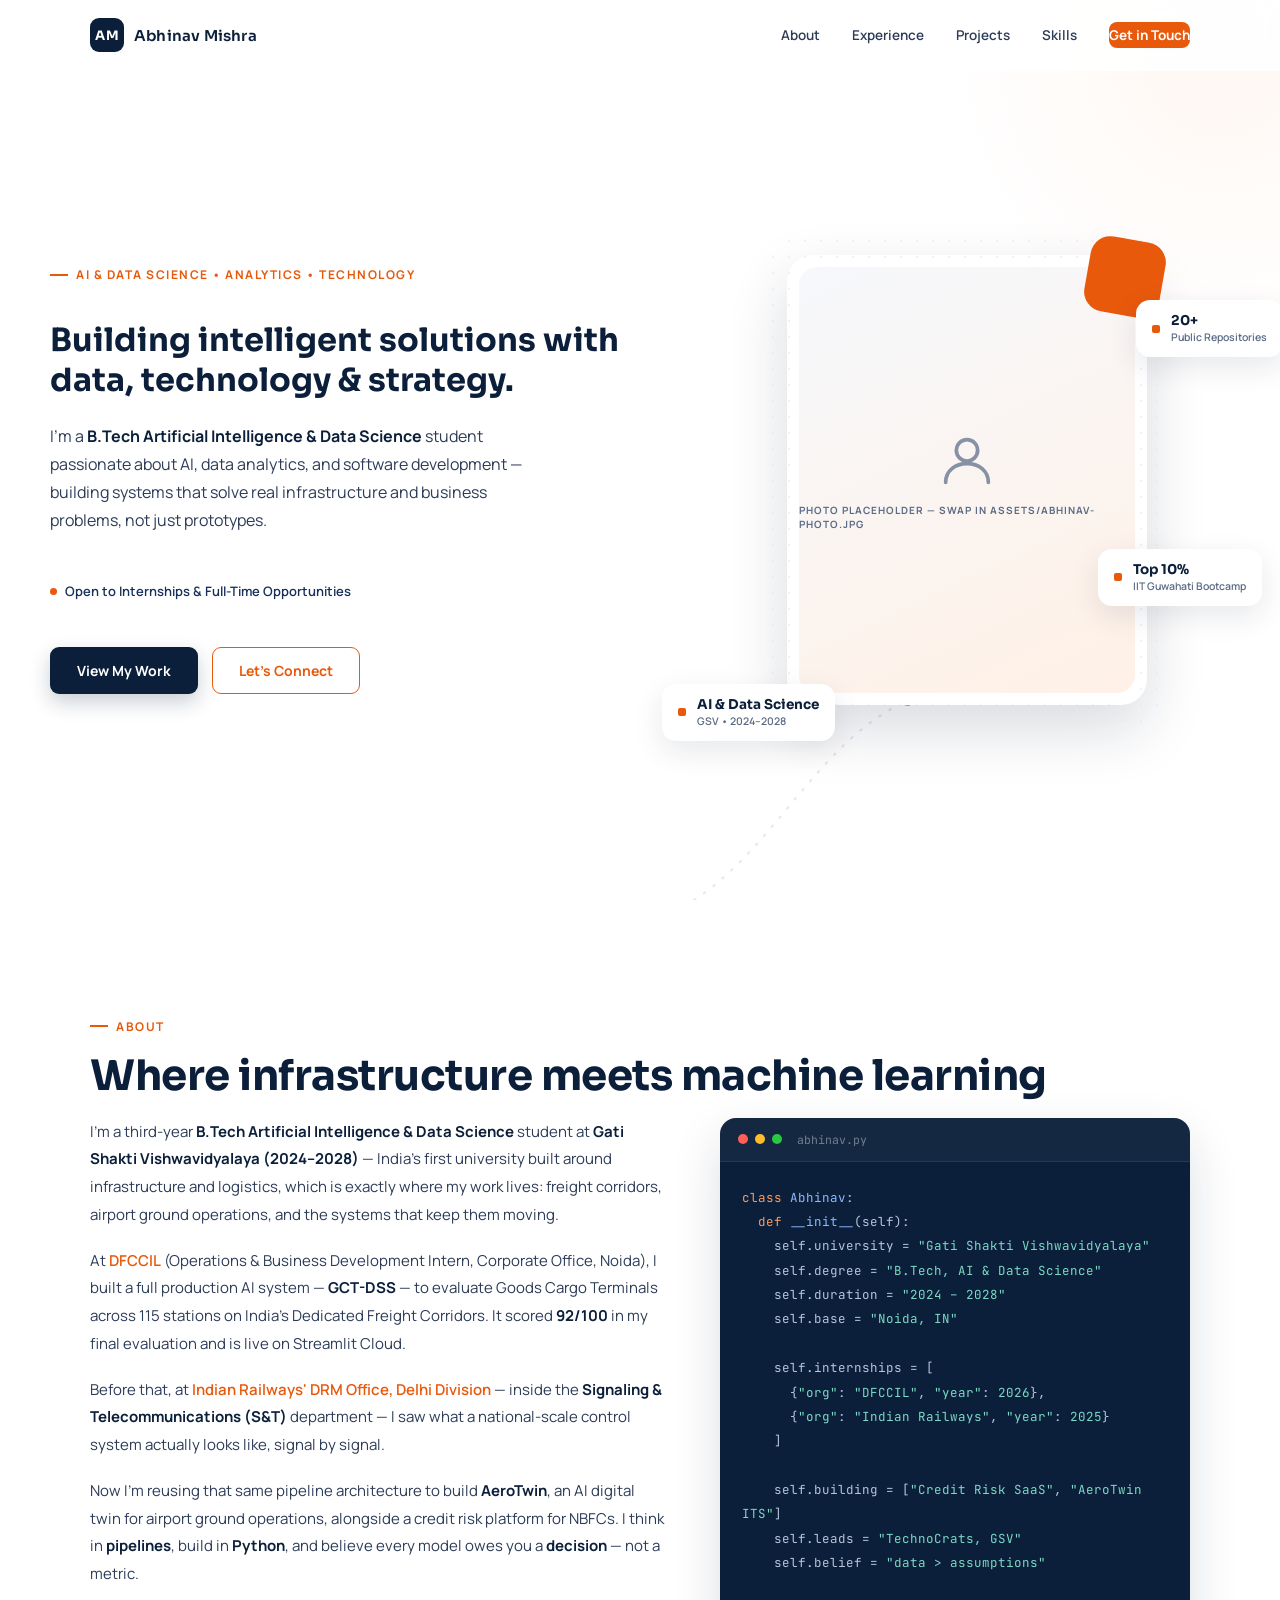
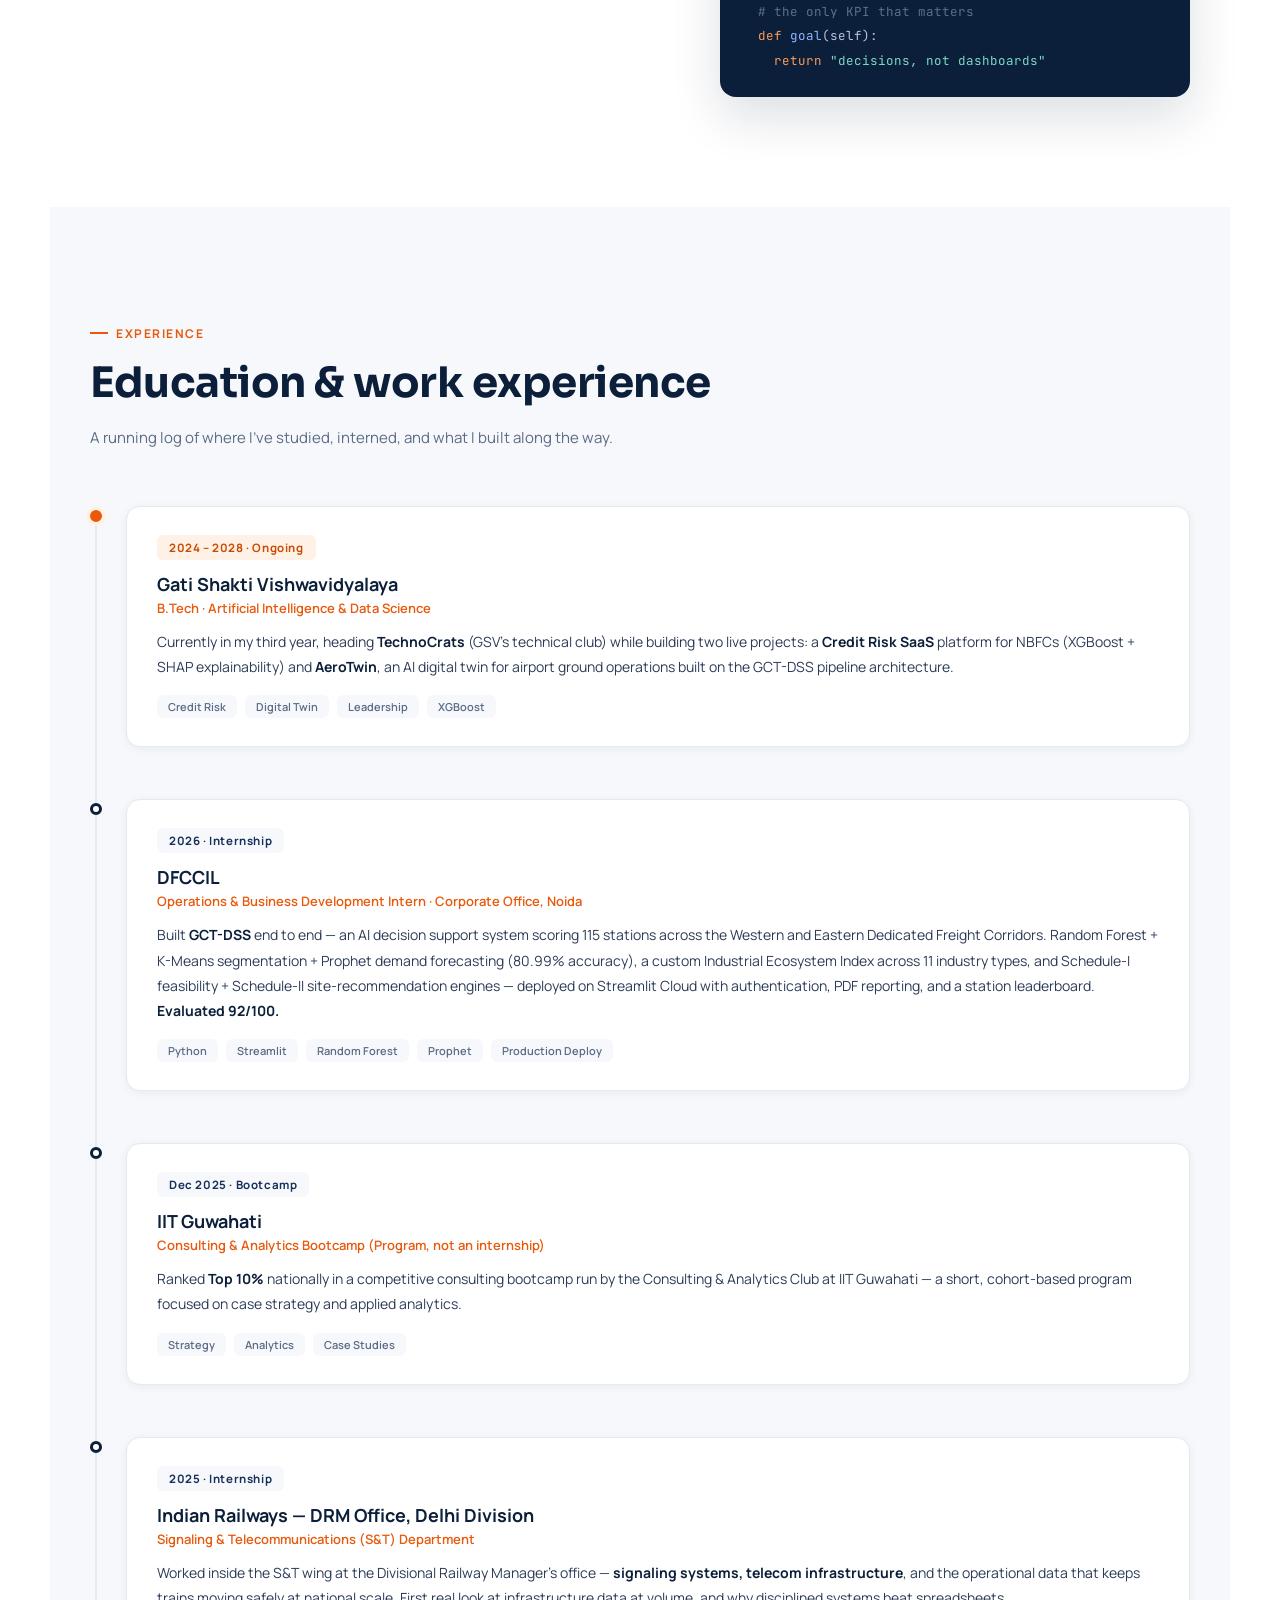
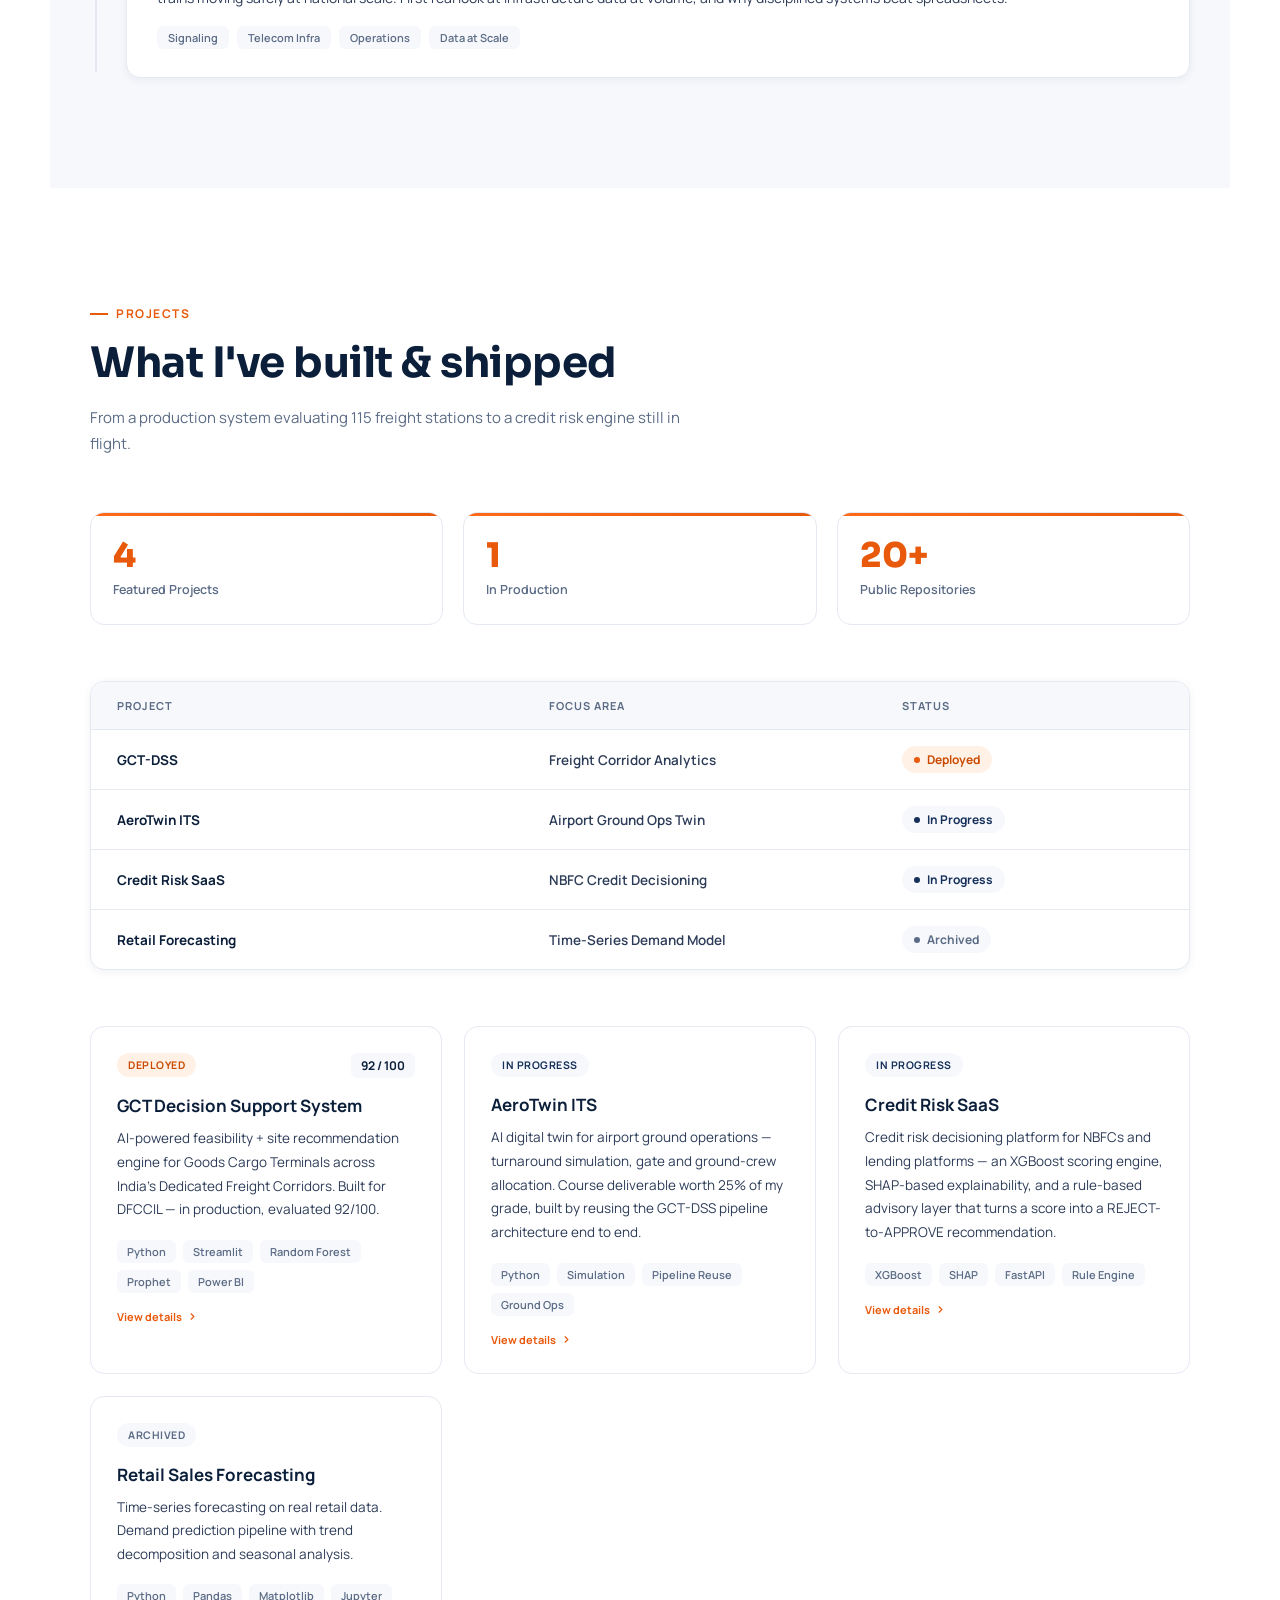
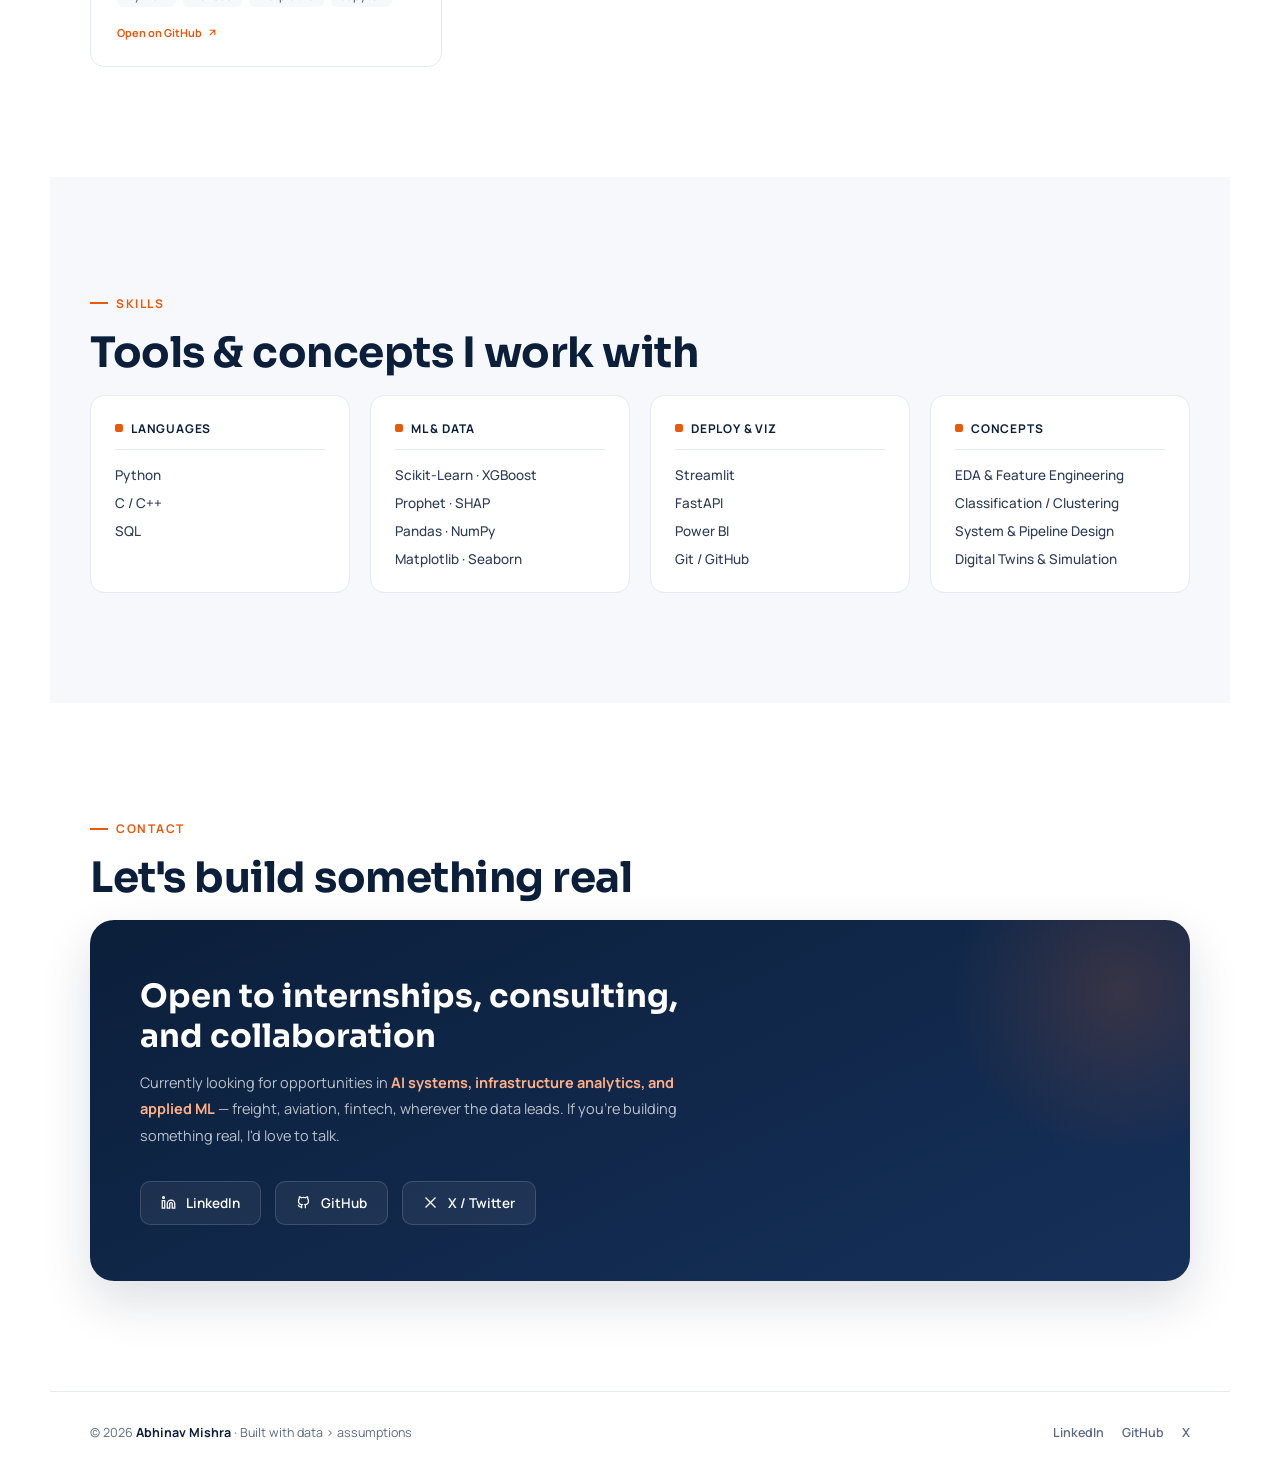
==== commit 33ab50e0: "Refactor hero section layout and styles" ====
--- a/index.html
+++ b/index.html
@@ -81,52 +81,58 @@
 .reveal.visible{opacity:1;transform:translateY(0);}
 
 /* HERO */
-#hero{min-height:100vh;display:flex;align-items:center;padding:150px 40px 80px;position:relative;overflow:hidden;}
-#hero::before{content:'';position:absolute;top:-200px;right:-200px;width:600px;height:600px;border-radius:50%;background:radial-gradient(circle,rgba(255,106,26,0.08),transparent 70%);pointer-events:none;}
-#hero::after{content:'';position:absolute;bottom:-250px;left:-150px;width:500px;height:500px;border-radius:50%;background:radial-gradient(circle,rgba(11,31,58,0.05),transparent 70%);pointer-events:none;}
-.hero-grid{display:grid;grid-template-columns:1.15fr 0.85fr;gap:60px;align-items:center;max-width:1180px;margin:0 auto;position:relative;z-index:1;width:100%;}
-.hero-eyebrow{display:inline-flex;align-items:center;gap:8px;background:var(--orange-tint);color:var(--orange-dark);font-size:12px;font-weight:700;letter-spacing:1px;text-transform:uppercase;padding:8px 16px;border-radius:100px;margin-bottom:24px;}
-.hero-eyebrow .pulse-dot{width:7px;height:7px;border-radius:50%;background:var(--orange-strong);position:relative;}
-.hero-eyebrow .pulse-dot::after{content:'';position:absolute;inset:-4px;border-radius:50%;border:1.5px solid var(--orange-strong);animation:pulseRing 2s ease-out infinite;}
-@keyframes pulseRing{0%{transform:scale(0.6);opacity:0.9;}100%{transform:scale(1.8);opacity:0;}}
-.hero h1{font-size:clamp(38px,5.2vw,60px);font-weight:800;line-height:1.08;letter-spacing:-1.2px;margin-bottom:22px;}
+#hero{min-height:100vh;display:flex;align-items:center;padding:150px 40px 90px;position:relative;overflow:hidden;}
+#hero::before{content:'';position:absolute;top:-220px;right:-220px;width:560px;height:560px;border-radius:50%;background:radial-gradient(circle,rgba(255,106,26,0.05),transparent 70%);pointer-events:none;}
+.hero-inner{display:grid;grid-template-columns:1.05fr 0.95fr;grid-template-areas:"eyebrow photo" "headline photo" "tagline photo" "status photo" "cta photo";column-gap:72px;row-gap:0;align-items:center;max-width:1180px;margin:0 auto;position:relative;z-index:1;width:100%;}
+
+.hero-eyebrow{grid-area:eyebrow;}
+.hero h1{grid-area:headline;font-size:clamp(34px,4.6vw,52px);font-weight:800;line-height:1.14;letter-spacing:-1px;margin-bottom:20px;opacity:0;animation:heroFadeUp 0.7s ease 0.15s forwards;}
 .hero h1 .accent{color:var(--orange-strong);}
-.hero-tagline{font-size:16.5px;color:var(--text);line-height:1.75;max-width:540px;margin-bottom:20px;}
+.hero-tagline{grid-area:tagline;font-size:16px;color:var(--text);line-height:1.75;max-width:480px;margin-bottom:26px;opacity:0;animation:heroFadeUp 0.7s ease 0.3s forwards;}
 .hero-tagline strong{color:var(--navy);font-weight:700;}
-.hero-meta{font-size:13.5px;color:var(--muted);margin-bottom:32px;display:flex;align-items:center;gap:8px;flex-wrap:wrap;}
-.hero-meta .dot-sep{width:3px;height:3px;border-radius:50%;background:var(--muted);}
-.hero-badges{display:flex;flex-wrap:wrap;gap:10px;margin-bottom:36px;}
-.badge{font-size:12.5px;font-weight:600;padding:8px 14px;border-radius:8px;border:1px solid var(--border);color:var(--navy-2);background:var(--white);display:inline-flex;align-items:center;gap:7px;}
-.badge.solid{background:var(--navy);color:var(--white);border-color:var(--navy);}
-.badge .b-dot{width:6px;height:6px;border-radius:50%;background:var(--orange-strong);}
-.hero-cta{display:flex;gap:14px;flex-wrap:wrap;}
+.hero-status{grid-area:status;display:flex;align-items:center;gap:8px;font-size:13px;font-weight:600;color:var(--navy-2);margin-bottom:24px;opacity:0;animation:heroFadeUp 0.7s ease 0.42s forwards;}
+.hero-status .s-dot{width:7px;height:7px;border-radius:50%;background:var(--orange-strong);flex-shrink:0;}
+.hero-cta{grid-area:cta;display:flex;gap:14px;flex-wrap:wrap;opacity:0;animation:heroFadeUp 0.7s ease 0.54s forwards;}
+@keyframes heroFadeUp{from{opacity:0;transform:translateY(14px);}to{opacity:1;transform:translateY(0);}}
 .btn{display:inline-flex;align-items:center;gap:8px;padding:13px 26px;border-radius:9px;font-size:14px;font-weight:700;text-decoration:none;cursor:pointer;transition:all 0.22s ease;border:1.5px solid transparent;}
-.btn-primary{background:var(--orange-strong);color:var(--white);box-shadow:0 8px 20px rgba(232,89,12,0.28);}
-.btn-primary:hover{background:var(--orange-dark);transform:translateY(-2px);box-shadow:0 12px 26px rgba(232,89,12,0.34);}
-.btn-outline{background:transparent;color:var(--navy);border-color:var(--navy);}
-.btn-outline:hover{background:var(--navy);color:var(--white);transform:translateY(-2px);}
-
-/* HERO VISUAL */
-.hero-visual{position:relative;height:440px;display:flex;align-items:center;justify-content:center;}
-.hero-panel{position:relative;width:100%;max-width:380px;height:380px;background:linear-gradient(160deg,var(--navy) 0%,var(--navy-2) 100%);border-radius:24px;box-shadow:var(--shadow-lg);overflow:hidden;}
-.hero-panel svg{position:absolute;inset:0;width:100%;height:100%;}
-.chip{position:absolute;background:var(--white);border-radius:12px;padding:12px 16px;box-shadow:var(--shadow-md);display:flex;align-items:center;gap:10px;animation:floatChip 4.5s ease-in-out infinite;}
-.chip-icon{width:30px;height:30px;border-radius:8px;background:var(--orange-tint);display:flex;align-items:center;justify-content:center;flex-shrink:0;}
-.chip-icon svg{width:16px;height:16px;stroke:var(--orange-strong);}
-.chip-num{font-family:'Sora',sans-serif;font-weight:700;font-size:15px;color:var(--navy);line-height:1.1;}
-.chip-label{font-size:10.5px;color:var(--muted);font-weight:600;white-space:nowrap;}
-.chip-1{top:8%;left:-8%;animation-delay:0s;}
-.chip-2{bottom:14%;right:-10%;animation-delay:1.5s;}
-.chip-3{bottom:-4%;left:6%;animation-delay:3s;}
-@keyframes floatChip{0%,100%{transform:translateY(0);}50%{transform:translateY(-8px);}}
-@media(max-width:1000px){
-  .hero-grid{grid-template-columns:1fr;}
-  .hero-visual{margin-top:20px;height:360px;order:-1;}
+.btn-primary{background:var(--navy);color:var(--white);box-shadow:0 8px 20px rgba(11,31,58,0.22);}
+.btn-primary:hover{background:var(--navy-2);transform:translateY(-2px);box-shadow:0 12px 26px rgba(11,31,58,0.28);}
+.btn-accent{background:var(--white);color:var(--orange-strong);border-color:var(--orange-strong);}
+.btn-accent:hover{background:var(--orange-strong);color:var(--white);transform:translateY(-2px);box-shadow:0 12px 26px rgba(232,89,12,0.24);}
+
+/* HERO PHOTO */
+.hero-photo-col{grid-area:photo;position:relative;display:flex;justify-content:center;align-items:center;opacity:0;animation:heroPhotoIn 0.8s ease 0.2s forwards;}
+@keyframes heroPhotoIn{from{opacity:0;transform:scale(0.96);}to{opacity:1;transform:scale(1);}}
+.hero-motif{position:absolute;inset:-10% -15%;z-index:0;pointer-events:none;}
+.hero-photo-frame{position:relative;width:100%;max-width:360px;aspect-ratio:4/5;background:var(--white);padding:12px;border-radius:26px;box-shadow:0 24px 60px rgba(11,31,58,0.16);z-index:2;}
+.hero-photo-accent{position:absolute;top:-16px;right:-16px;width:76px;height:76px;background:var(--orange-strong);border-radius:20px;transform:rotate(10deg);z-index:1;}
+.hero-photo-frame::before{content:'';position:absolute;inset:-22px;border-radius:34px;background-image:radial-gradient(var(--border) 1.5px,transparent 1.5px);background-size:16px 16px;opacity:0.6;z-index:-1;}
+.hero-photo-img{width:100%;height:100%;border-radius:18px;overflow:hidden;position:relative;background:linear-gradient(155deg,var(--bg-soft),var(--orange-tint));}
+.hero-photo-img img{width:100%;height:100%;object-fit:cover;object-position:center 20%;display:block;}
+.hero-photo-fallback{position:absolute;inset:0;display:flex;flex-direction:column;align-items:center;justify-content:center;gap:10px;color:var(--navy-2);}
+.hero-photo-fallback svg{width:64px;height:64px;stroke:var(--navy-2);opacity:0.5;}
+.hero-photo-fallback span{font-size:10px;font-weight:700;letter-spacing:1px;text-transform:uppercase;color:var(--muted);}
+
+.cred-card{position:absolute;background:var(--white);border-radius:14px;padding:13px 16px;box-shadow:var(--shadow-md);display:flex;align-items:center;gap:11px;z-index:3;animation:credFloat 6s ease-in-out infinite;}
+.cred-icon{width:8px;height:8px;border-radius:2px;background:var(--orange-strong);flex-shrink:0;}
+.cred-title{font-family:'Sora',sans-serif;font-weight:700;font-size:13.5px;color:var(--navy);line-height:1.2;}
+.cred-sub{font-size:10.5px;color:var(--muted);font-weight:600;white-space:nowrap;margin-top:1px;}
+.cred-main{left:-8%;bottom:-8%;animation-delay:0s;}
+.cred-repo{right:-10%;top:10%;animation-delay:1.2s;}
+.cred-rank{right:-6%;bottom:22%;animation-delay:2.4s;}
+@keyframes credFloat{0%,100%{transform:translateY(0);}50%{transform:translateY(-5px);}}
+
+@media(max-width:900px){
+  .hero-inner{display:flex;flex-direction:column;align-items:flex-start;gap:0;}
+  .hero-tagline{max-width:100%;}
+  .hero-photo-col{width:100%;margin:32px 0 8px;}
+  .cred-card{position:static;animation:none;box-shadow:var(--shadow-sm);}
+  .hero-photo-frame{margin:0 auto;}
+  .hero-cred-row{display:flex;flex-wrap:wrap;gap:10px;margin-top:20px;width:100%;justify-content:center;}
 }
 @media(max-width:560px){
-  .chip{padding:9px 12px;}
-  .chip-num{font-size:13px;}
-  .chip-label{font-size:9.5px;}
+  .hero-photo-frame{max-width:280px;}
+  .hero-photo-accent{width:56px;height:56px;top:-12px;right:-12px;}
 }
 
 /* ABOUT */
@@ -285,48 +291,57 @@
 
 <!-- HERO -->
 <div id="hero">
-  <div class="hero-grid">
-    <div>
-      <div class="hero-eyebrow"><span class="pulse-dot"></span>Open to Internships &amp; Full-Time Opportunities</div>
-      <h1>Building AI systems for<br/>real <span class="accent">operational infrastructure</span>.</h1>
-      <p class="hero-tagline">I'm <strong>Abhinav Mishra</strong>, an AI &amp; Data Science student who designs decision systems for freight corridors, airport ground operations, and credit risk — not demos, <strong>deployed systems that make decisions at scale</strong>.</p>
-      <p class="hero-meta">B.Tech, Artificial Intelligence &amp; Data Science <span class="dot-sep"></span> Gati Shakti Vishwavidyalaya <span class="dot-sep"></span> 2024 – 2028</p>
-      <div class="hero-badges">
-        <div class="badge solid"><span class="b-dot"></span>2 Internships Completed</div>
-        <div class="badge">Top 10% · IIT Guwahati Bootcamp</div>
-        <div class="badge">Noida, India</div>
-      </div>
-      <div class="hero-cta">
-        <a href="#projects" class="btn btn-primary">View Projects</a>
-        <a href="#contact" class="btn btn-outline">Get in Touch</a>
-      </div>
-    </div>
-
-    <div class="hero-visual">
-      <div class="hero-panel">
-        <svg viewBox="0 0 380 380" fill="none" xmlns="http://www.w3.org/2000/svg">
-          <path d="M20 340 C 100 320, 140 220, 210 190 S 320 90, 355 40" stroke="rgba(255,255,255,0.18)" stroke-width="2" stroke-dasharray="6 8" fill="none"/>
-          <circle cx="20" cy="340" r="4" fill="#FF6A1A"/>
-          <g transform="translate(340,35) rotate(-35)">
-            <path d="M0 0 L14 4 L0 8 L3 4 Z" fill="#FF6A1A"/>
-          </g>
-          <circle cx="90" cy="150" r="90" fill="rgba(255,255,255,0.03)"/>
-          <circle cx="280" cy="280" r="60" fill="rgba(255,106,26,0.06)"/>
-        </svg>
-        <div class="chip chip-1">
-          <div class="chip-icon"><svg viewBox="0 0 24 24" fill="none" stroke-width="2" stroke-linecap="round" stroke-linejoin="round"><path d="M3 12h4l3 8 4-16 3 8h4"/></svg></div>
-          <div><div class="chip-num">115 Stations</div><div class="chip-label">Scored by GCT-DSS</div></div>
+  <div class="hero-inner">
+
+    <div class="eyebrow hero-eyebrow">AI &amp; Data Science • Analytics • Technology</div>
+
+    <h1>Building intelligent solutions with<br/>data, technology &amp; <span class="accent">strategy</span>.</h1>
+
+    <p class="hero-tagline">I'm a <strong>B.Tech Artificial Intelligence &amp; Data Science</strong> student passionate about AI, data analytics, and software development — building systems that solve real infrastructure and business problems, not just prototypes.</p>
+
+    <div class="hero-status"><span class="s-dot"></span>Open to Internships &amp; Full-Time Opportunities</div>
+
+    <div class="hero-cta">
+      <a href="#projects" class="btn btn-primary">View My Work</a>
+      <a href="#contact" class="btn btn-accent">Let's Connect</a>
+    </div>
+
+    <div class="hero-photo-col">
+      <svg class="hero-motif" viewBox="0 0 460 520" fill="none" xmlns="http://www.w3.org/2000/svg" aria-hidden="true">
+        <path d="M10 480 C 90 460, 120 360, 190 330 S 300 220, 340 120" stroke="var(--border)" stroke-width="1.5" stroke-dasharray="1 7" stroke-linecap="round" fill="none"/>
+        <circle cx="10" cy="480" r="4" fill="var(--orange-strong)"/>
+        <circle cx="190" cy="330" r="3.5" fill="var(--orange-strong)" opacity="0.6"/>
+        <circle cx="340" cy="120" r="4" fill="var(--orange-strong)"/>
+      </svg>
+
+      <div class="hero-photo-frame">
+        <div class="hero-photo-accent"></div>
+        <div class="hero-photo-img">
+          <img src="assets/abhinav-photo.jpg" alt="Abhinav Mishra"
+               onerror="this.style.display='none'; this.nextElementSibling.style.display='flex';"/>
+          <div class="hero-photo-fallback" style="display:none;">
+            <svg viewBox="0 0 24 24" fill="none" stroke-width="1.4" stroke-linecap="round" stroke-linejoin="round"><circle cx="12" cy="8" r="4"/><path d="M4 20c0-4.4 3.6-7 8-7s8 2.6 8 7"/></svg>
+            <span>Photo placeholder — swap in assets/abhinav-photo.jpg</span>
+          </div>
         </div>
-        <div class="chip chip-2">
-          <div class="chip-icon"><svg viewBox="0 0 24 24" fill="none" stroke-width="2" stroke-linecap="round" stroke-linejoin="round"><path d="M20 6L9 17l-5-5"/></svg></div>
-          <div><div class="chip-num">92 / 100</div><div class="chip-label">Evaluation Score</div></div>
+      </div>
+
+      <div class="hero-cred-row">
+        <div class="cred-card cred-main">
+          <span class="cred-icon"></span>
+          <div><div class="cred-title">AI &amp; Data Science</div><div class="cred-sub">GSV • 2024–2028</div></div>
         </div>
-        <div class="chip chip-3">
-          <div class="chip-icon"><svg viewBox="0 0 24 24" fill="none" stroke-width="2" stroke-linecap="round" stroke-linejoin="round"><circle cx="12" cy="12" r="9"/><path d="M12 7v5l3 3"/></svg></div>
-          <div><div class="chip-num">S&amp;T + Ops</div><div class="chip-label">Infra Experience</div></div>
+        <div class="cred-card cred-repo">
+          <span class="cred-icon"></span>
+          <div><div class="cred-title">20+</div><div class="cred-sub">Public Repositories</div></div>
         </div>
-      </div>
-    </div>
+        <div class="cred-card cred-rank">
+          <span class="cred-icon"></span>
+          <div><div class="cred-title">Top 10%</div><div class="cred-sub">IIT Guwahati Bootcamp</div></div>
+        </div>
+      </div>
+    </div>
+
   </div>
 </div>
 
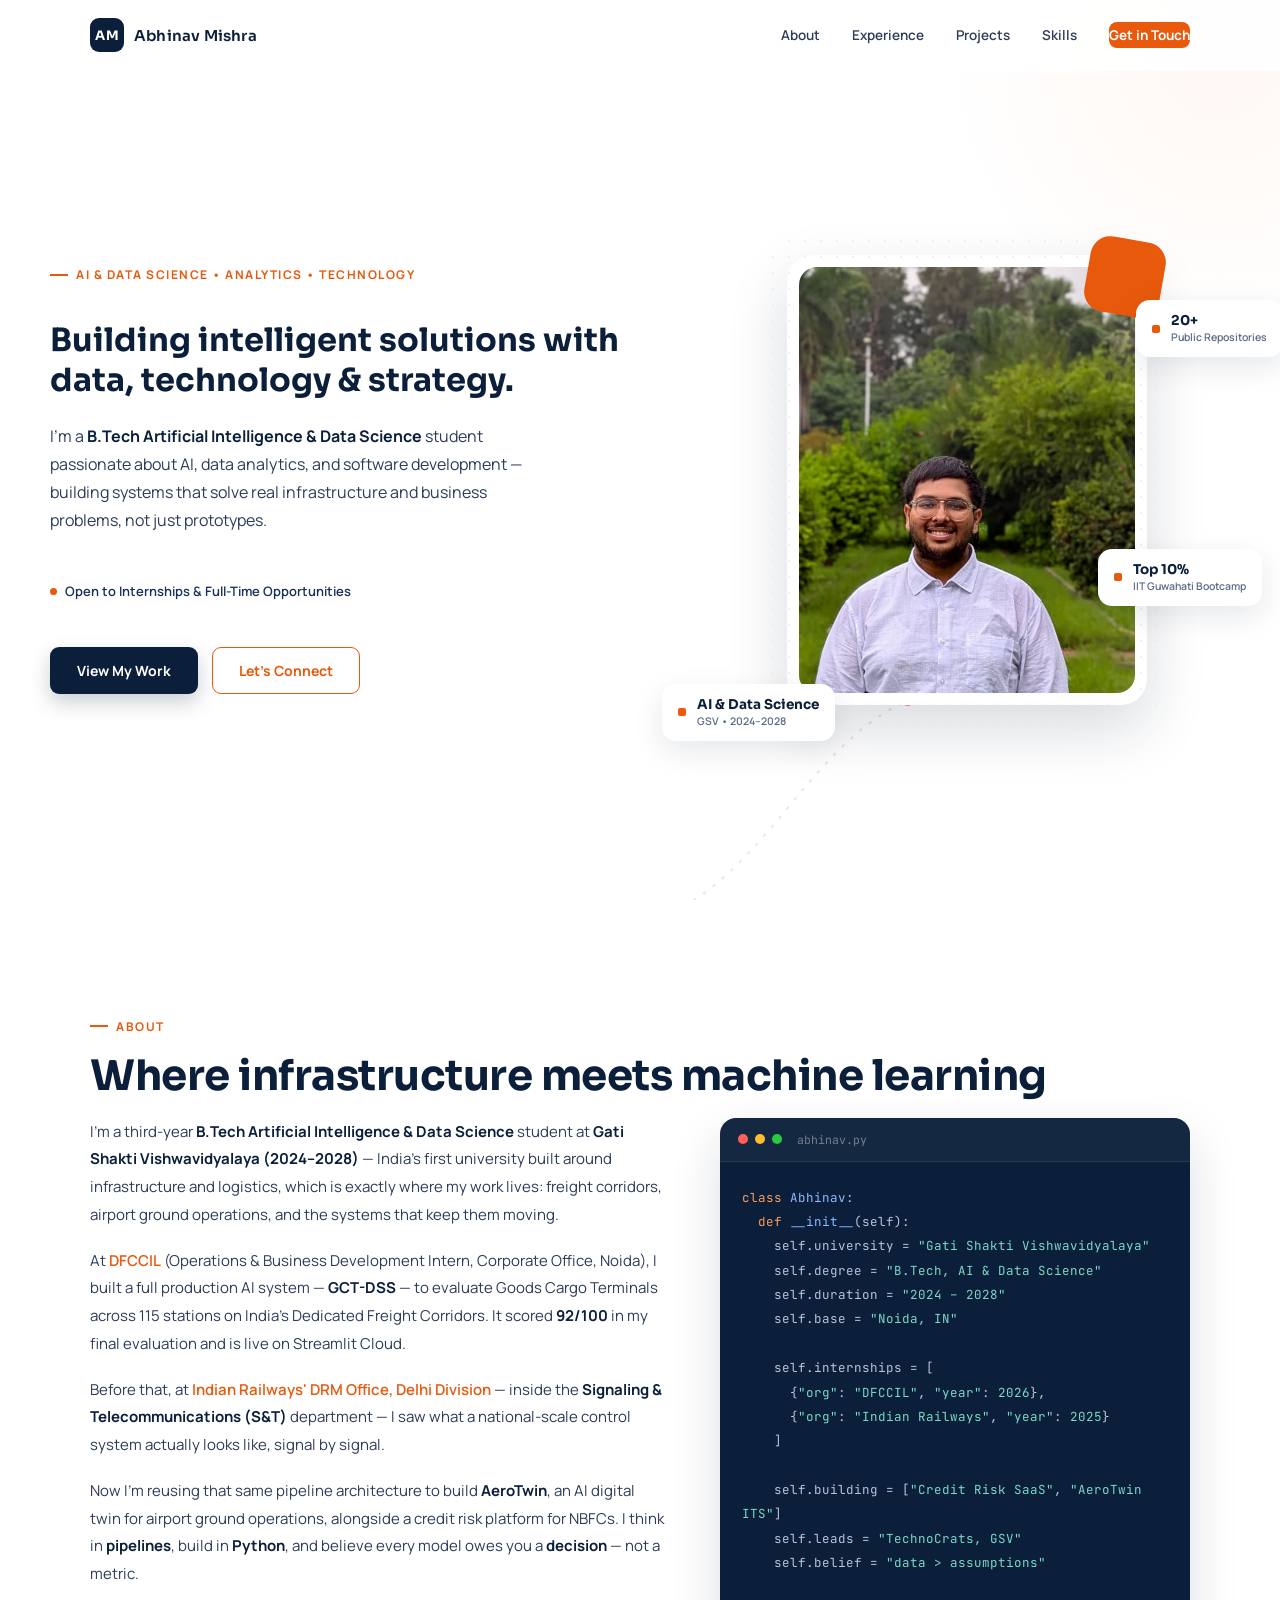
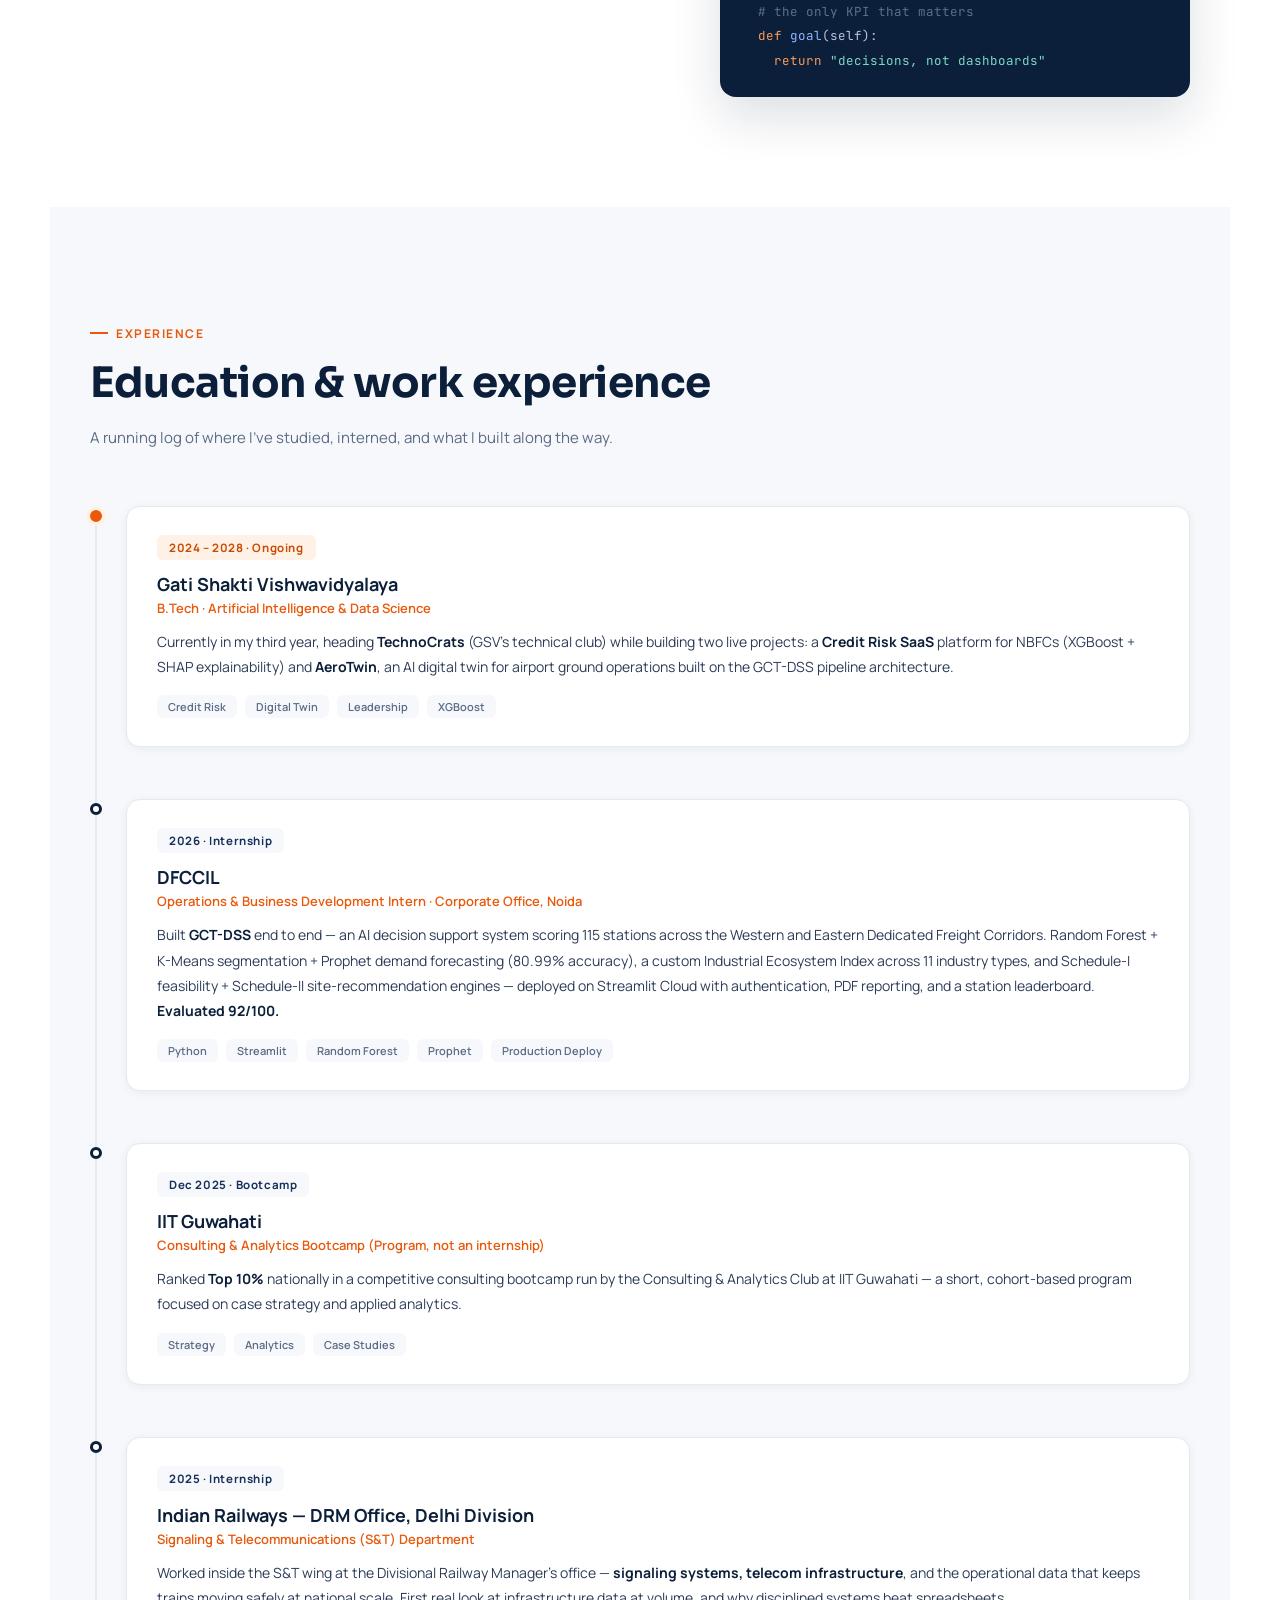
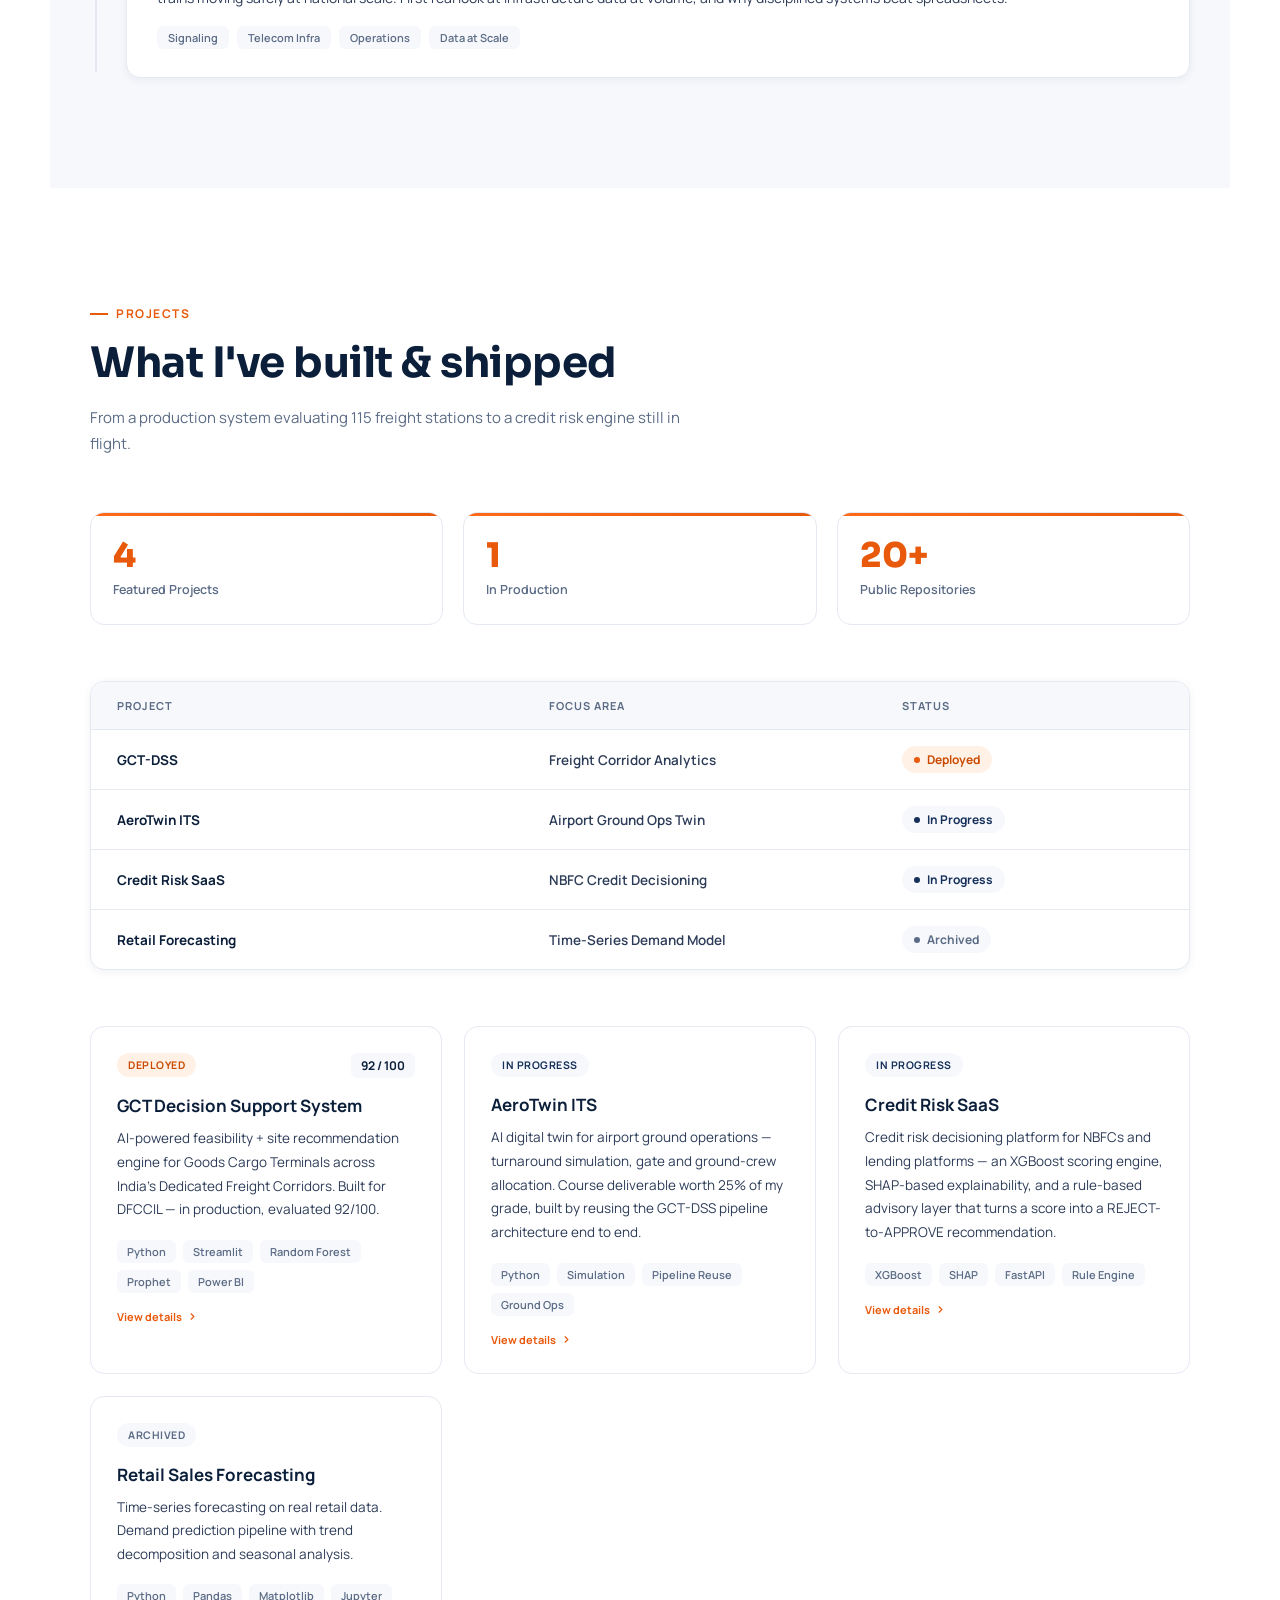
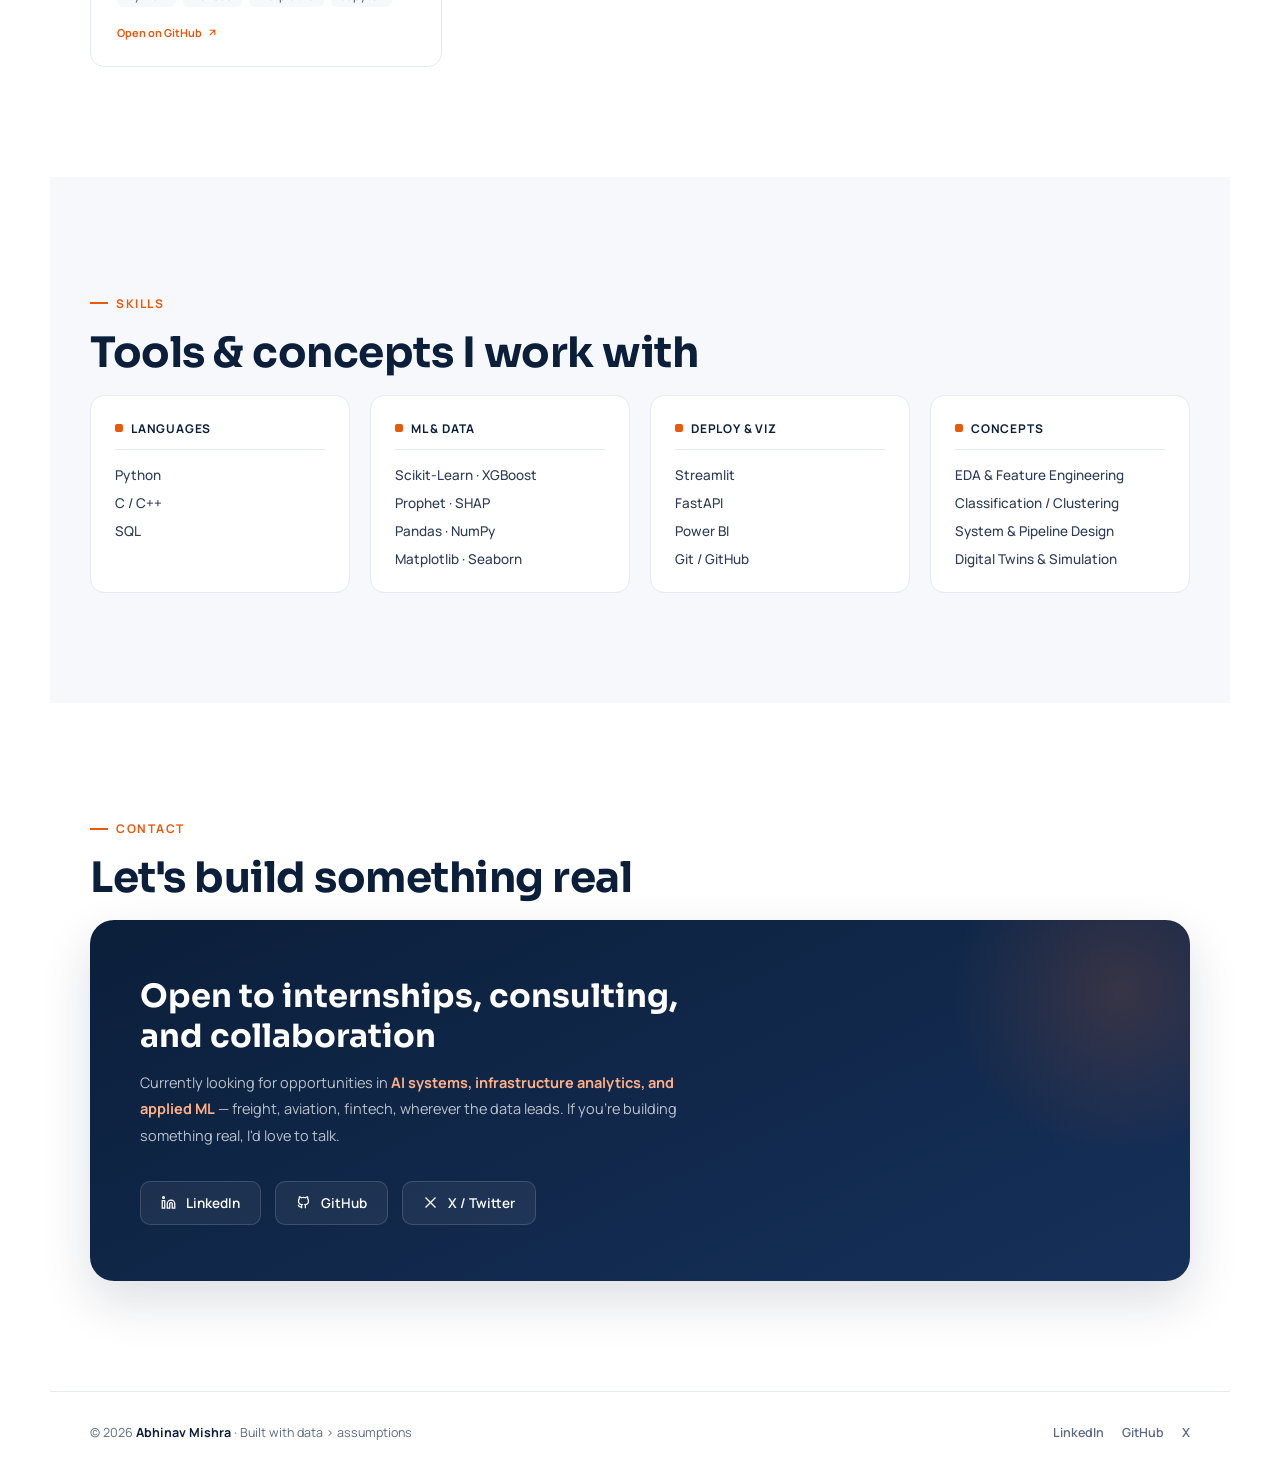
==== commit 7be4faa3: "Update index.html" ====
--- a/index.html
+++ b/index.html
@@ -317,11 +317,11 @@
       <div class="hero-photo-frame">
         <div class="hero-photo-accent"></div>
         <div class="hero-photo-img">
-          <img src="assets/abhinav-photo.jpg" alt="Abhinav Mishra"
+          <img src="abhinav-photo.jpg" alt="Abhinav Mishra"
                onerror="this.style.display='none'; this.nextElementSibling.style.display='flex';"/>
           <div class="hero-photo-fallback" style="display:none;">
             <svg viewBox="0 0 24 24" fill="none" stroke-width="1.4" stroke-linecap="round" stroke-linejoin="round"><circle cx="12" cy="8" r="4"/><path d="M4 20c0-4.4 3.6-7 8-7s8 2.6 8 7"/></svg>
-            <span>Photo placeholder — swap in assets/abhinav-photo.jpg</span>
+            <span>Photo placeholder — swap in abhinav-photo.jpg</span>
           </div>
         </div>
       </div>
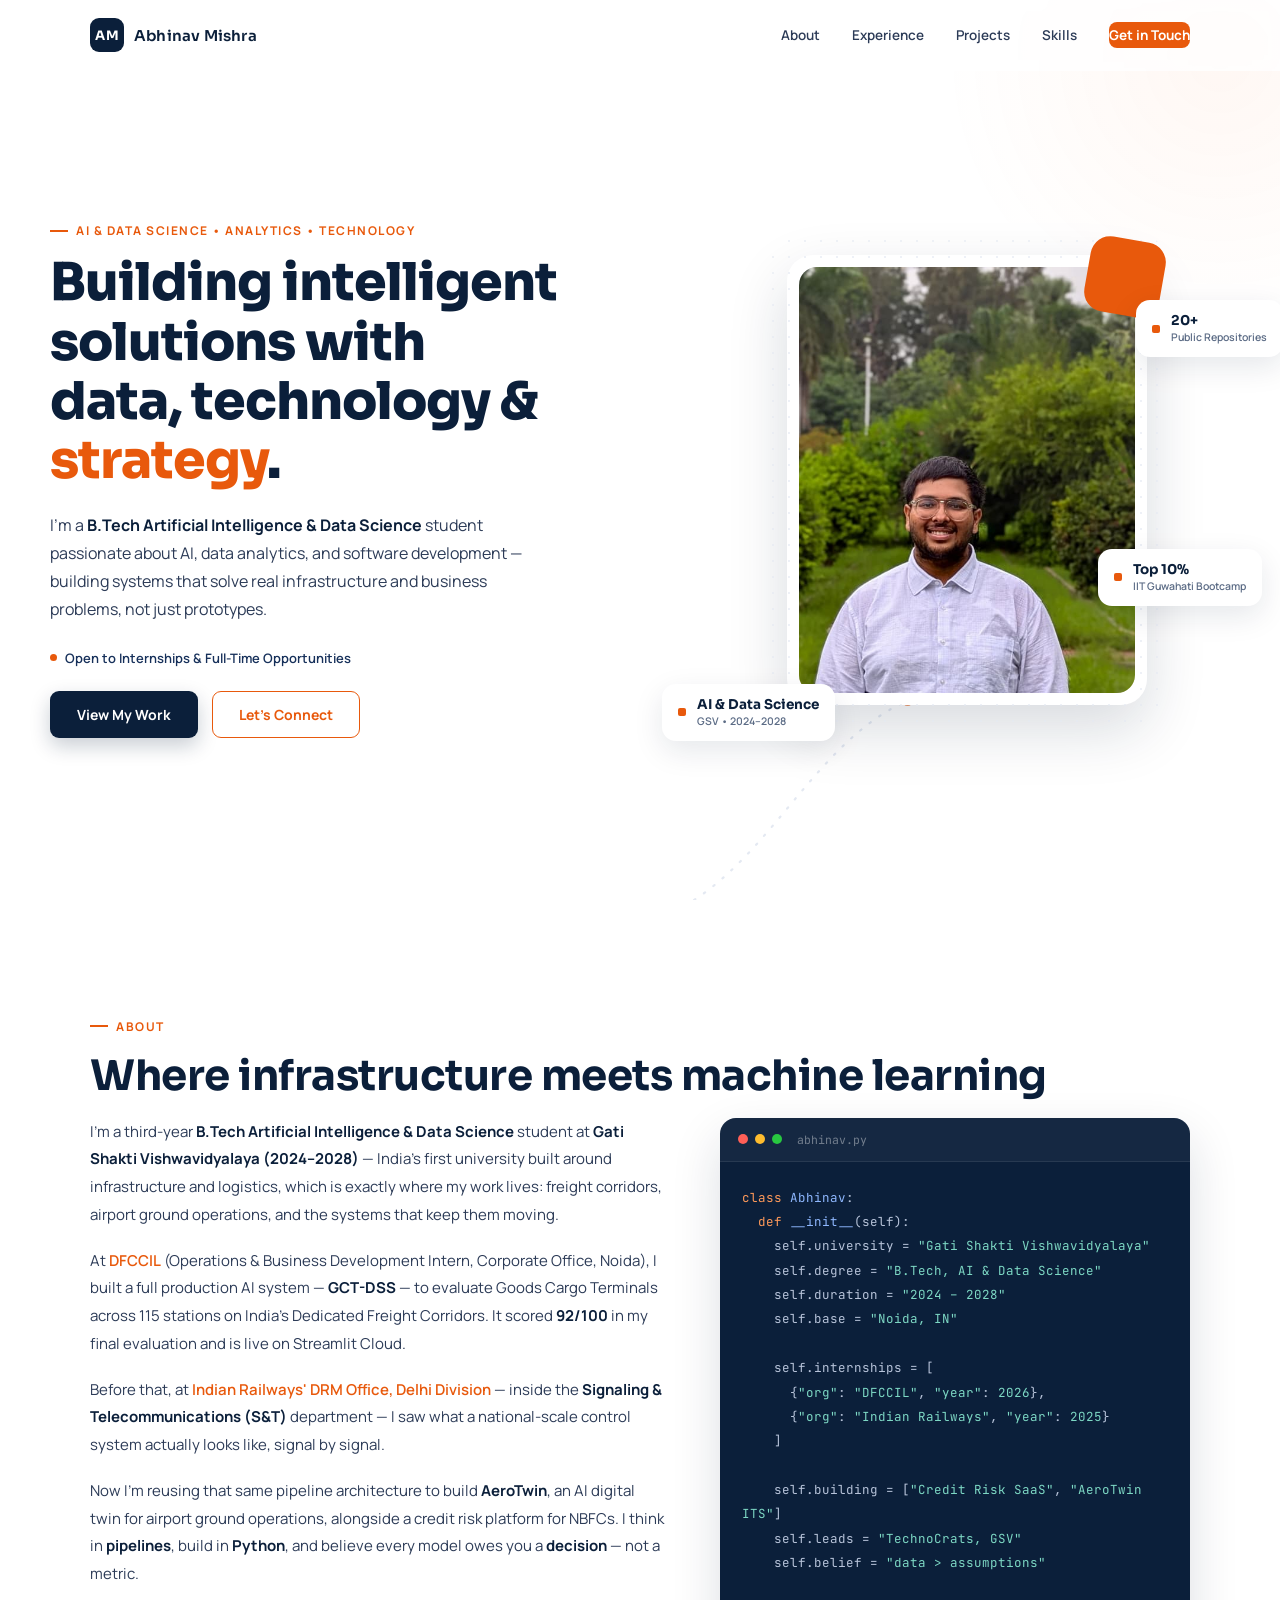
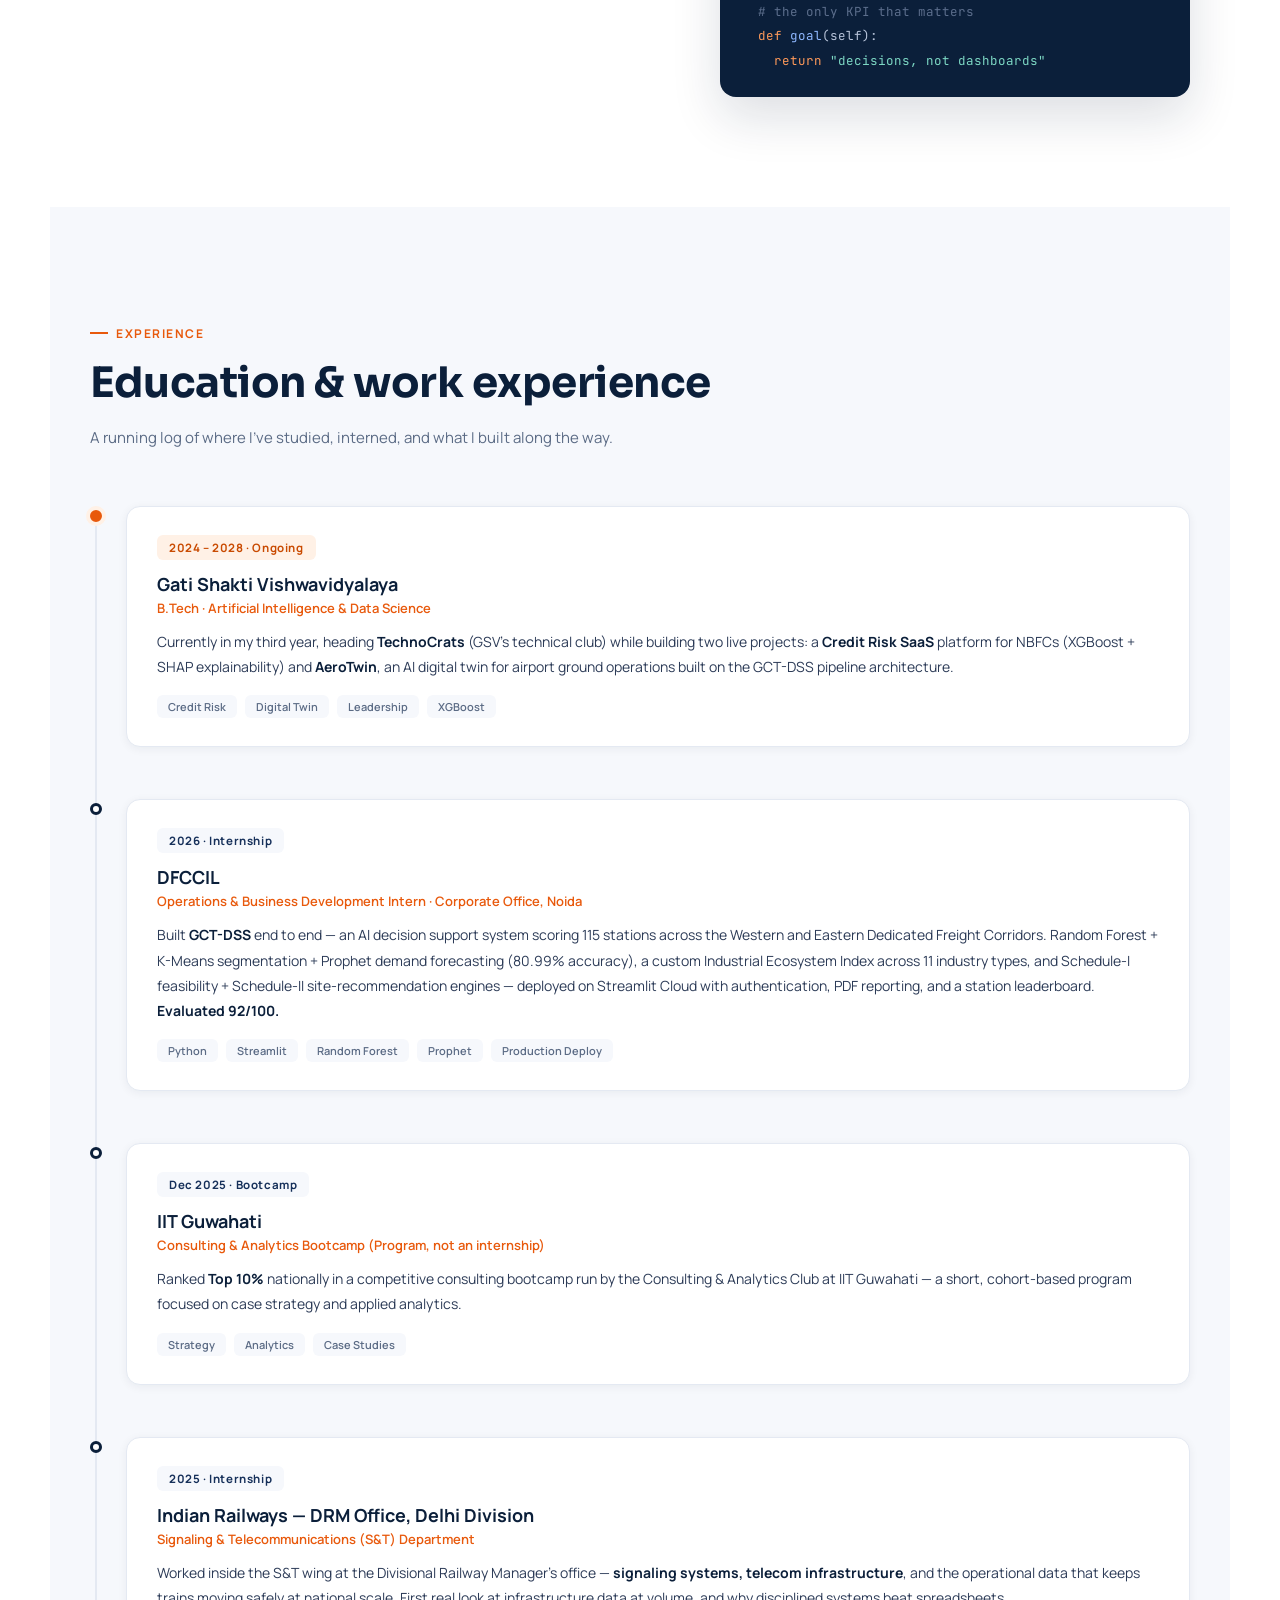
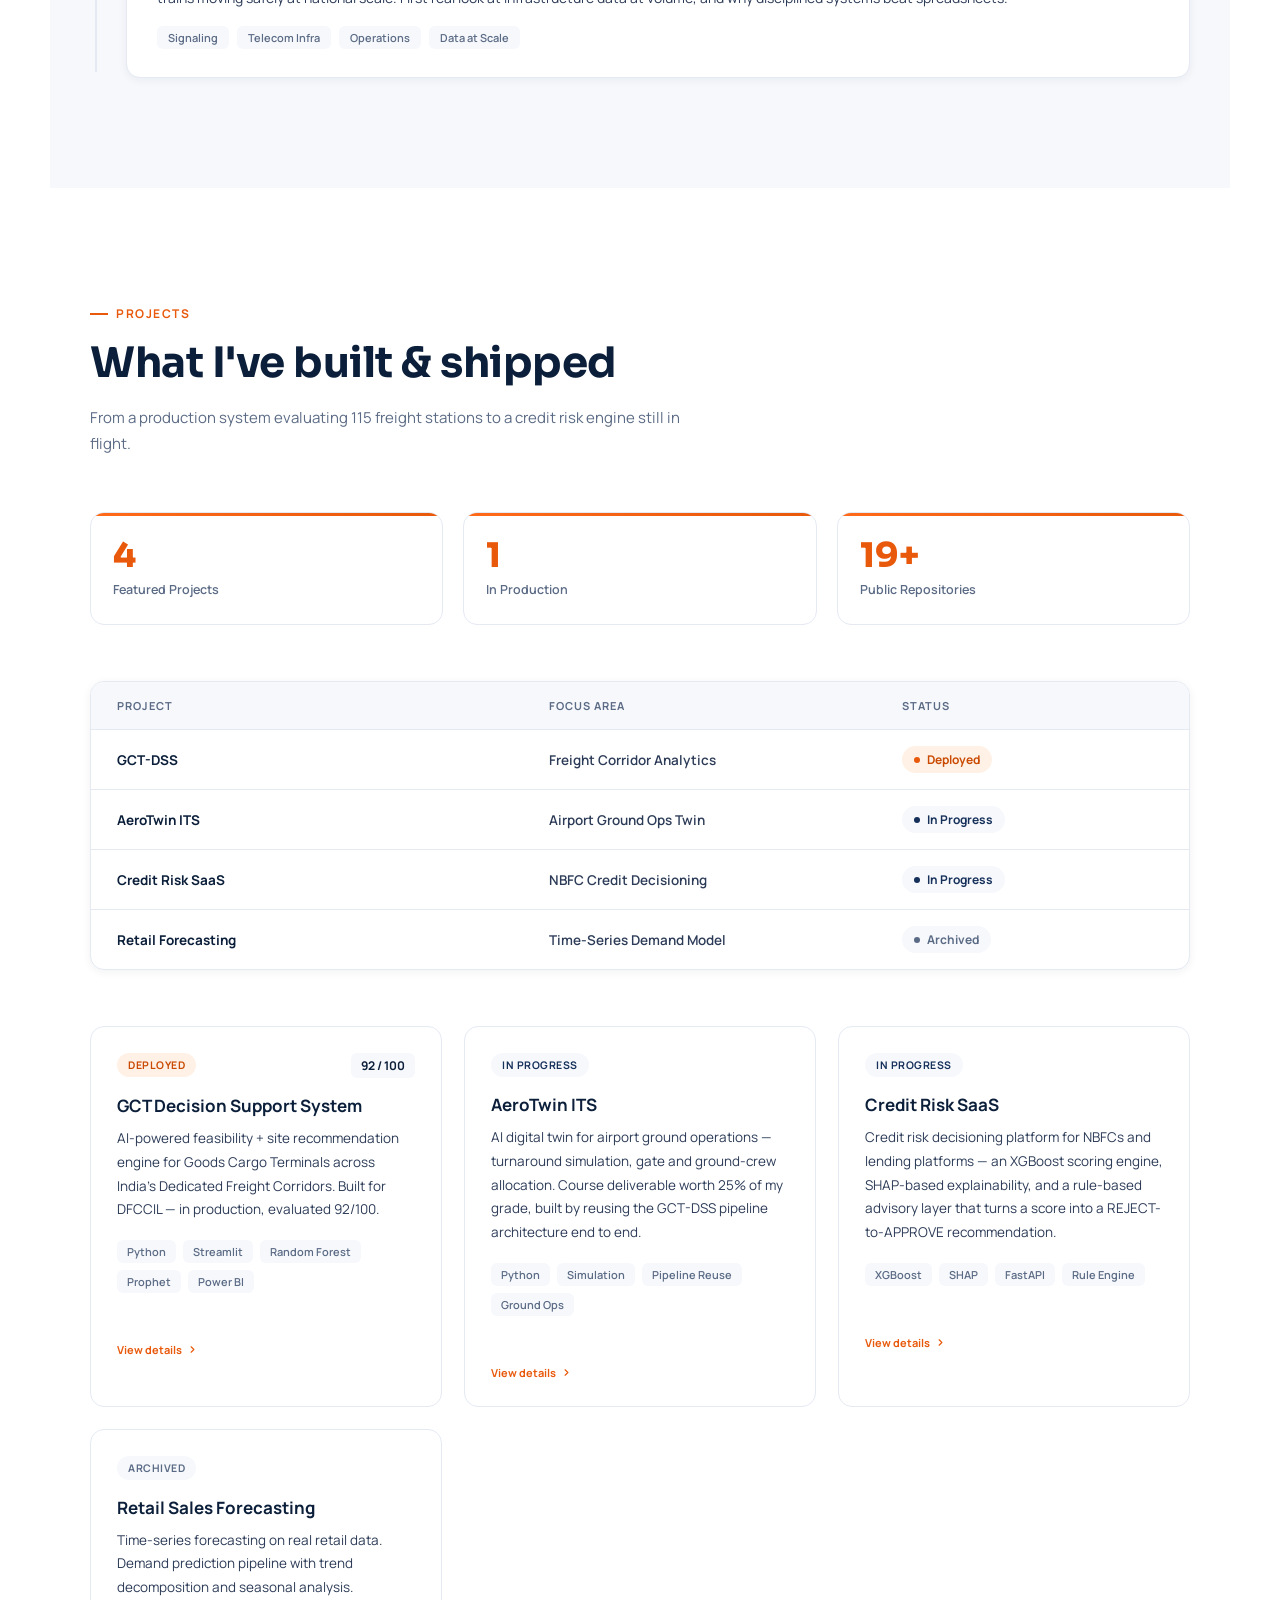
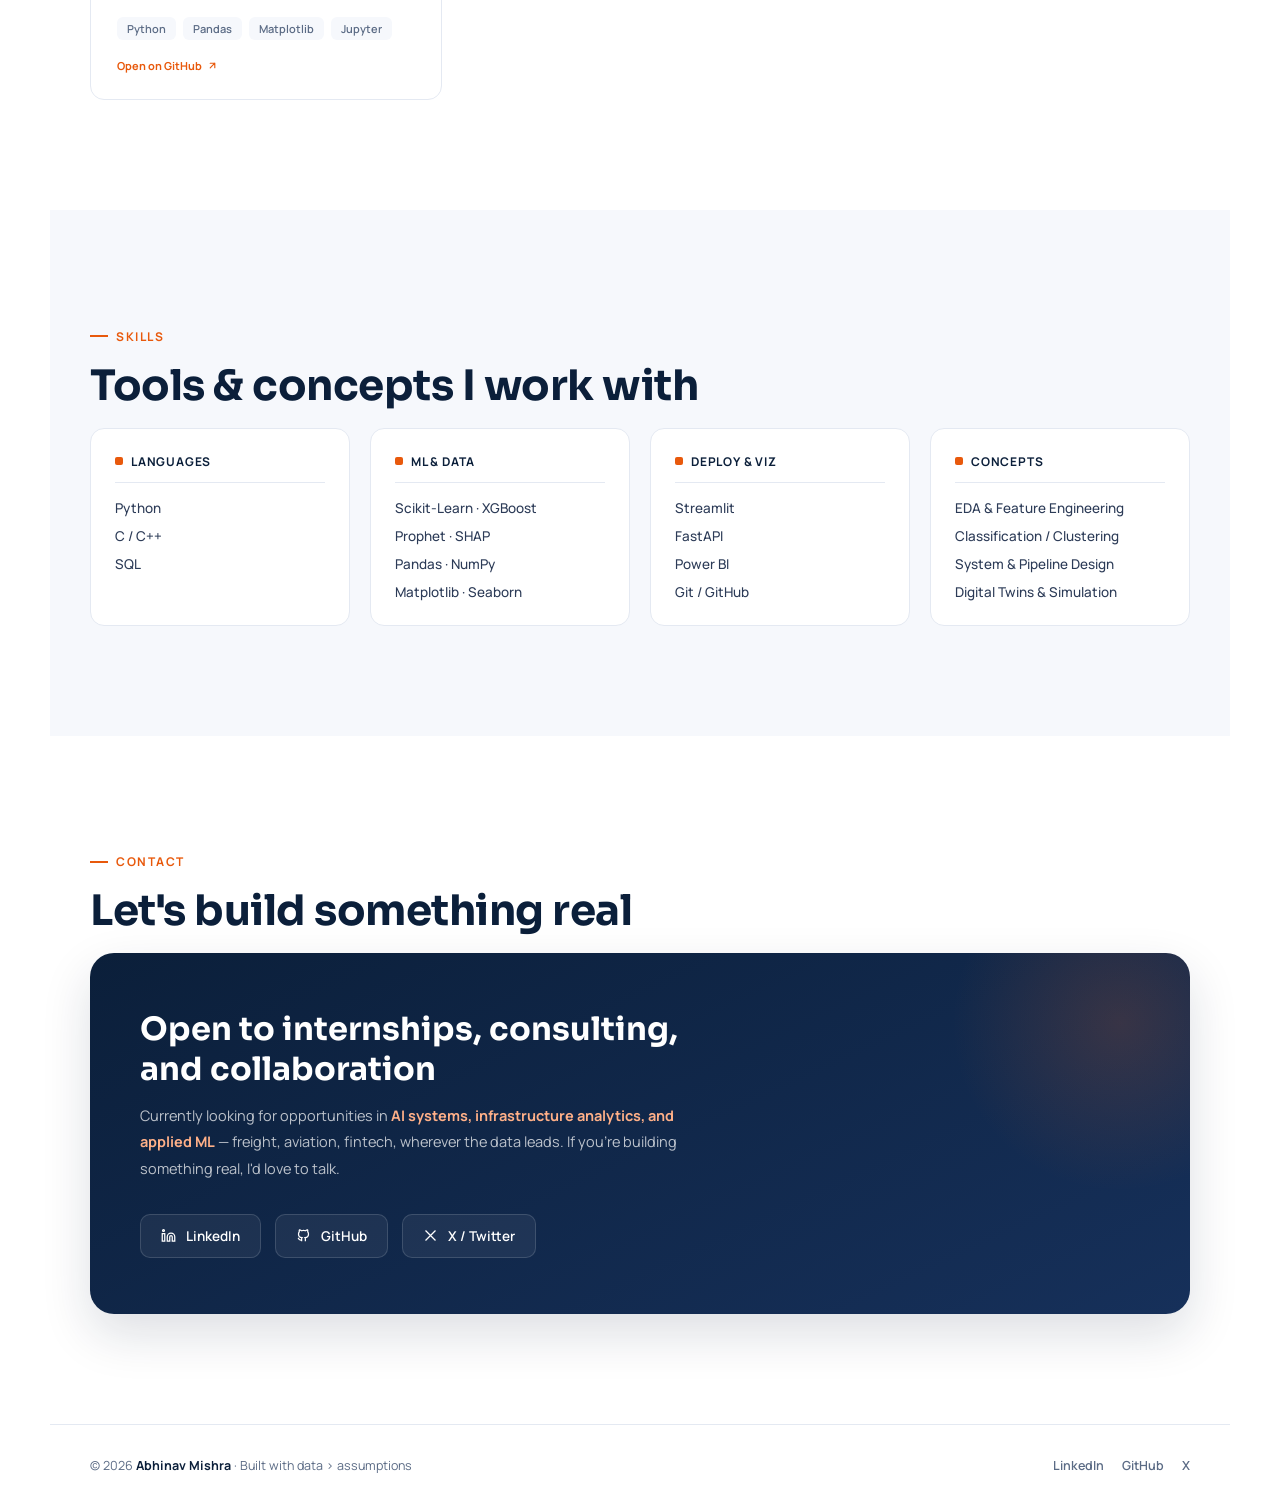
==== commit 5c795c55: "smooth operator" ====
--- a/index.html
+++ b/index.html
@@ -3,6 +3,14 @@
 <head>
 <meta charset="UTF-8"/>
 <meta name="viewport" content="width=device-width, initial-scale=1"/>
+<meta name="description" content="Abhinav Mishra — B.Tech AI &amp; Data Science student building production AI systems for freight, aviation and fintech."/>
+<meta name="theme-color" content="#ffffff"/>
+<meta property="og:title" content="Abhinav Mishra — AI &amp; Data Science"/>
+<meta property="og:description" content="Production AI systems for infrastructure and business problems: GCT-DSS, AeroTwin, Credit Risk SaaS."/>
+<meta property="og:type" content="website"/>
+<meta property="og:image" content="https://abhinavmishra01.vercel.app/assets/abhinav-photo.jpg"/>
+<link rel="icon" href="data:image/svg+xml,%3Csvg xmlns='http://www.w3.org/2000/svg' viewBox='0 0 64 64'%3E%3Crect width='64' height='64' rx='14' fill='%230B1F3A'/%3E%3Ctext x='32' y='41' font-size='26' font-weight='700' text-anchor='middle' fill='white' font-family='sans-serif'%3EAM%3C/text%3E%3C/svg%3E"/>
+<link rel="preload" as="image" href="assets/abhinav-photo.jpg"/>
 <title>Abhinav Mishra — AI &amp; Data Science</title>
 <link rel="preconnect" href="https://fonts.googleapis.com">
 <link rel="preconnect" href="https://fonts.gstatic.com" crossorigin>
@@ -86,8 +94,8 @@
 .hero-inner{display:grid;grid-template-columns:1.05fr 0.95fr;grid-template-areas:"eyebrow photo" "headline photo" "tagline photo" "status photo" "cta photo";column-gap:72px;row-gap:0;align-items:center;max-width:1180px;margin:0 auto;position:relative;z-index:1;width:100%;}
 
 .hero-eyebrow{grid-area:eyebrow;}
-.hero h1{grid-area:headline;font-size:clamp(34px,4.6vw,52px);font-weight:800;line-height:1.14;letter-spacing:-1px;margin-bottom:20px;opacity:0;animation:heroFadeUp 0.7s ease 0.15s forwards;}
-.hero h1 .accent{color:var(--orange-strong);}
+.hero-inner h1{grid-area:headline;font-size:clamp(34px,4.6vw,52px);font-weight:800;line-height:1.14;letter-spacing:-1px;margin-bottom:20px;opacity:0;animation:heroFadeUp 0.7s ease 0.15s forwards;}
+.hero-inner h1 .accent{color:var(--orange-strong);}
 .hero-tagline{grid-area:tagline;font-size:16px;color:var(--text);line-height:1.75;max-width:480px;margin-bottom:26px;opacity:0;animation:heroFadeUp 0.7s ease 0.3s forwards;}
 .hero-tagline strong{color:var(--navy);font-weight:700;}
 .hero-status{grid-area:status;display:flex;align-items:center;gap:8px;font-size:13px;font-weight:600;color:var(--navy-2);margin-bottom:24px;opacity:0;animation:heroFadeUp 0.7s ease 0.42s forwards;}
@@ -266,6 +274,7 @@
   .contact-panel{border-radius:18px;}
 }
 </style>
+<link rel="stylesheet" href="polish.css">
 </head>
 <body>
 
@@ -317,11 +326,11 @@
       <div class="hero-photo-frame">
         <div class="hero-photo-accent"></div>
         <div class="hero-photo-img">
-          <img src="abhinav-photo.jpg" alt="Abhinav Mishra"
+          <img src="assets/abhinav-photo.jpg" alt="Abhinav Mishra" width="1280" height="720" fetchpriority="high" decoding="async"
                onerror="this.style.display='none'; this.nextElementSibling.style.display='flex';"/>
           <div class="hero-photo-fallback" style="display:none;">
             <svg viewBox="0 0 24 24" fill="none" stroke-width="1.4" stroke-linecap="round" stroke-linejoin="round"><circle cx="12" cy="8" r="4"/><path d="M4 20c0-4.4 3.6-7 8-7s8 2.6 8 7"/></svg>
-            <span>Photo placeholder — swap in abhinav-photo.jpg</span>
+            <span>Photo placeholder — swap in assets/abhinav-photo.jpg</span>
           </div>
         </div>
       </div>
@@ -632,15 +641,15 @@
       <h3>Open to internships, consulting, and collaboration</h3>
       <p>Currently looking for opportunities in <span>AI systems, infrastructure analytics, and applied ML</span> — freight, aviation, fintech, wherever the data leads. If you're building something real, I'd love to talk.</p>
       <div class="contact-links">
-        <a class="contact-link" href="https://www.linkedin.com/in/abhinavamishra/" target="_blank">
+        <a class="contact-link" href="https://www.linkedin.com/in/abhinavamishra/" target="_blank" rel="noopener noreferrer">
           <svg viewBox="0 0 24 24" fill="none" stroke-width="2"><path d="M16 8a6 6 0 016 6v7h-4v-7a2 2 0 00-2-2 2 2 0 00-2 2v7h-4v-7a6 6 0 016-6z"/><rect x="2" y="9" width="4" height="12"/><circle cx="4" cy="4" r="1.5"/></svg>
           LinkedIn
         </a>
-        <a class="contact-link" href="https://github.com/abhinavmishragsv-analytics" target="_blank">
+        <a class="contact-link" href="https://github.com/abhinavmishragsv-analytics" target="_blank" rel="noopener noreferrer">
           <svg viewBox="0 0 24 24" fill="none" stroke-width="2"><path d="M9 19c-4.3 1.4-4.3-2.5-6-3m12 5v-3.5c0-1 .1-1.4-.5-2 2.8-.3 5.5-1.4 5.5-6a4.6 4.6 0 00-1.3-3.2 4.2 4.2 0 00-.1-3.2s-1.1-.3-3.5 1.3a12.3 12.3 0 00-6.2 0C6.5 2.8 5.4 3.1 5.4 3.1a4.2 4.2 0 00-.1 3.2A4.6 4.6 0 004 9.5c0 4.6 2.7 5.7 5.5 6-.6.6-.6 1.2-.5 2V21"/></svg>
           GitHub
         </a>
-        <a class="contact-link" href="https://x.com/2005_mishra" target="_blank">
+        <a class="contact-link" href="https://x.com/2005_mishra" target="_blank" rel="noopener noreferrer">
           <svg viewBox="0 0 24 24" fill="none" stroke-width="2"><path d="M4 4l16 16M20 4L4 20"/></svg>
           X / Twitter
         </a>
@@ -652,9 +661,9 @@
 <footer>
   <div>© 2026 <strong>Abhinav Mishra</strong> · Built with data &gt; assumptions</div>
   <div class="footer-socials">
-    <a href="https://www.linkedin.com/in/abhinavamishra/" target="_blank">LinkedIn</a>
-    <a href="https://github.com/abhinavmishragsv-analytics" target="_blank">GitHub</a>
-    <a href="https://x.com/2005_mishra" target="_blank">X</a>
+    <a href="https://www.linkedin.com/in/abhinavamishra/" target="_blank" rel="noopener noreferrer">LinkedIn</a>
+    <a href="https://github.com/abhinavmishragsv-analytics" target="_blank" rel="noopener noreferrer">GitHub</a>
+    <a href="https://x.com/2005_mishra" target="_blank" rel="noopener noreferrer">X</a>
   </div>
 </footer>
 
@@ -726,5 +735,6 @@
 }, {threshold:0.25});
 boardObs.observe(boardEl);
 </script>
+<script src="polish.js" defer></script>
 </body>
 </html>
--- a/polish.css
+++ b/polish.css
@@ -0,0 +1,81 @@
+/* ===== polish.css — smoothness & interaction layer (loads AFTER the inline <style>) ===== */
+:root{
+  --ease-out:cubic-bezier(.22,1,.36,1);
+  --ease-spring:cubic-bezier(.34,1.56,.64,1);
+}
+html{scroll-padding-top:84px;}
+body{opacity:0;animation:pageIn .6s var(--ease-out) .05s forwards;text-rendering:optimizeLegibility;}
+@keyframes pageIn{to{opacity:1;}}
+img{max-width:100%;}
+
+/* nav: active link + smoother glass */
+nav{transition:box-shadow .35s var(--ease-out),border-color .35s,background .35s;}
+nav.scrolled{background:rgba(255,255,255,.92);}
+.nav-links a:not(.nav-cta).active{color:var(--navy);}
+.nav-links a:not(.nav-cta).active::after{width:100%;}
+.nav-toggle span{transition:transform .3s var(--ease-out),opacity .2s;}
+.nav-toggle.open span:nth-child(1){transform:translateY(7px) rotate(45deg);}
+.nav-toggle.open span:nth-child(2){opacity:0;}
+.nav-toggle.open span:nth-child(3){transform:translateY(-7px) rotate(-45deg);}
+
+/* better reveal: softer, staggered via --d, GPU-friendly */
+.reveal{opacity:0;transform:translate3d(0,26px,0);transition:opacity .8s var(--ease-out),transform .8s var(--ease-out);transition-delay:var(--d,0ms);will-change:opacity,transform;}
+.reveal.visible{opacity:1;transform:none;will-change:auto;}
+
+/* buttons: tactile */
+.btn,.nav-cta,.contact-link{transition:transform .35s var(--ease-spring),background .25s,color .25s,box-shadow .3s,border-color .25s;}
+.btn:active,.nav-cta:active,.contact-link:active{transform:translateY(0) scale(.97);}
+.btn svg,.contact-link svg{transition:transform .3s var(--ease-out);}
+.contact-link:hover svg{transform:translateX(2px) scale(1.1);}
+
+/* cards: spring lift + cursor spotlight */
+.tl-card,.stat-card,.stack-group,.project-card{transition:transform .45s var(--ease-out),box-shadow .45s var(--ease-out),border-color .3s;}
+.project-card,.stack-group{position:relative;overflow:hidden;}
+.project-card::after,.stack-group::after,.stat-card::after{
+  content:'';position:absolute;inset:0;pointer-events:none;border-radius:inherit;opacity:0;
+  background:radial-gradient(260px circle at var(--mx,50%) var(--my,50%),rgba(255,106,26,.10),transparent 70%);
+  transition:opacity .35s;
+}
+.project-card:hover::after,.stack-group:hover::after,.stat-card:hover::after{opacity:1;}
+.project-card:active{transform:translateY(-2px) scale(.995);}
+.project-card[role="button"]{cursor:pointer;}
+
+/* smooth accordion for project details (replaces display:none/block jump) */
+.pc-expand{display:grid !important;grid-template-rows:0fr;margin-top:0;padding-top:0;border-top:1px solid transparent;opacity:0;
+  transition:grid-template-rows .5s var(--ease-out),margin .5s var(--ease-out),padding .5s var(--ease-out),opacity .4s,border-color .4s;}
+.pc-expand.open{grid-template-rows:1fr;margin-top:18px;padding-top:16px;border-top-color:var(--border);opacity:1;}
+.pc-expand>*{min-height:0;overflow:hidden;}
+.pc-expand-hint svg{transition:transform .35s var(--ease-out);}
+.pc-expand-hint{transition:gap .3s var(--ease-out);}
+.project-card:hover .pc-expand-hint{gap:9px;}
+
+/* timeline plane: smoother follow */
+.plane-marker{transition:top .35s var(--ease-out),opacity .3s;}
+.tl-item.current .tl-dot{animation:pulseRing 2.4s ease-out infinite;}
+@keyframes pulseRing{0%{box-shadow:0 0 0 0 rgba(255,106,26,.35);}100%{box-shadow:0 0 0 12px rgba(255,106,26,0);}}
+
+/* hero parallax (JS sets --px/--py on desktop only) */
+.hero-photo-frame{transform:translate3d(var(--px,0px),var(--py,0px),0);transition:transform .6s var(--ease-out);}
+.hero-motif{transform:translate3d(calc(var(--px,0px) * -.6),calc(var(--py,0px) * -.6),0);transition:transform .8s var(--ease-out);}
+
+/* status board rows */
+.board-row{transition:opacity .6s var(--ease-out),transform .6s var(--ease-out),background .2s;}
+
+/* back-to-top */
+.to-top{position:fixed;right:22px;bottom:22px;width:44px;height:44px;border-radius:50%;border:none;cursor:pointer;
+  background:var(--navy);color:#fff;display:flex;align-items:center;justify-content:center;box-shadow:var(--shadow-md);
+  opacity:0;transform:translateY(14px) scale(.9);pointer-events:none;
+  transition:opacity .3s,transform .4s var(--ease-spring),background .2s;z-index:999;}
+.to-top.show{opacity:1;transform:none;pointer-events:auto;}
+.to-top:hover{background:var(--orange-strong);transform:translateY(-3px);}
+.to-top svg{width:18px;height:18px;stroke:#fff;fill:none;stroke-width:2.5;stroke-linecap:round;stroke-linejoin:round;}
+
+/* touch devices: no sticky hover lifts */
+@media (hover:none){
+  .tl-card:hover,.stat-card:hover,.stack-group:hover,.project-card:hover{transform:none;}
+  .project-card::after,.stack-group::after,.stat-card::after{display:none;}
+}
+@media (prefers-reduced-motion:reduce){
+  body{opacity:1;animation:none;}
+  .reveal{opacity:1;transform:none;}
+}
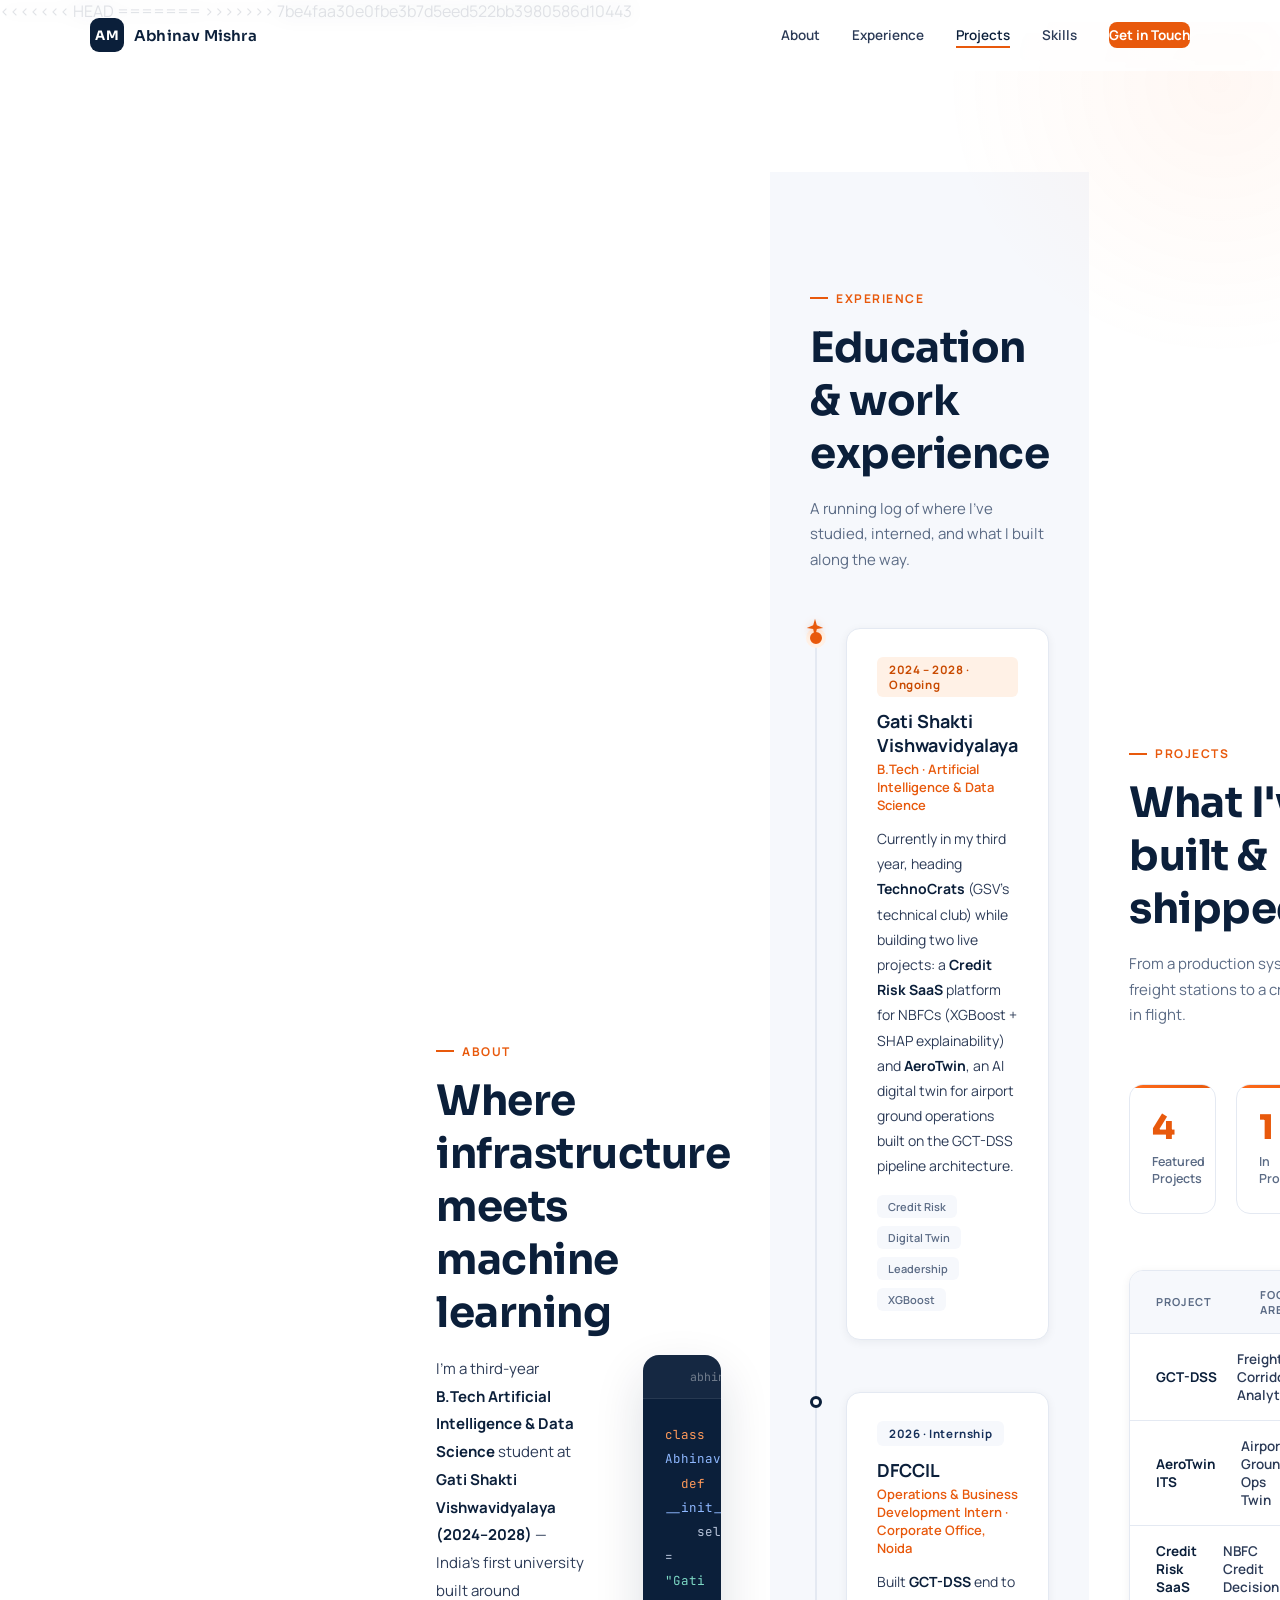
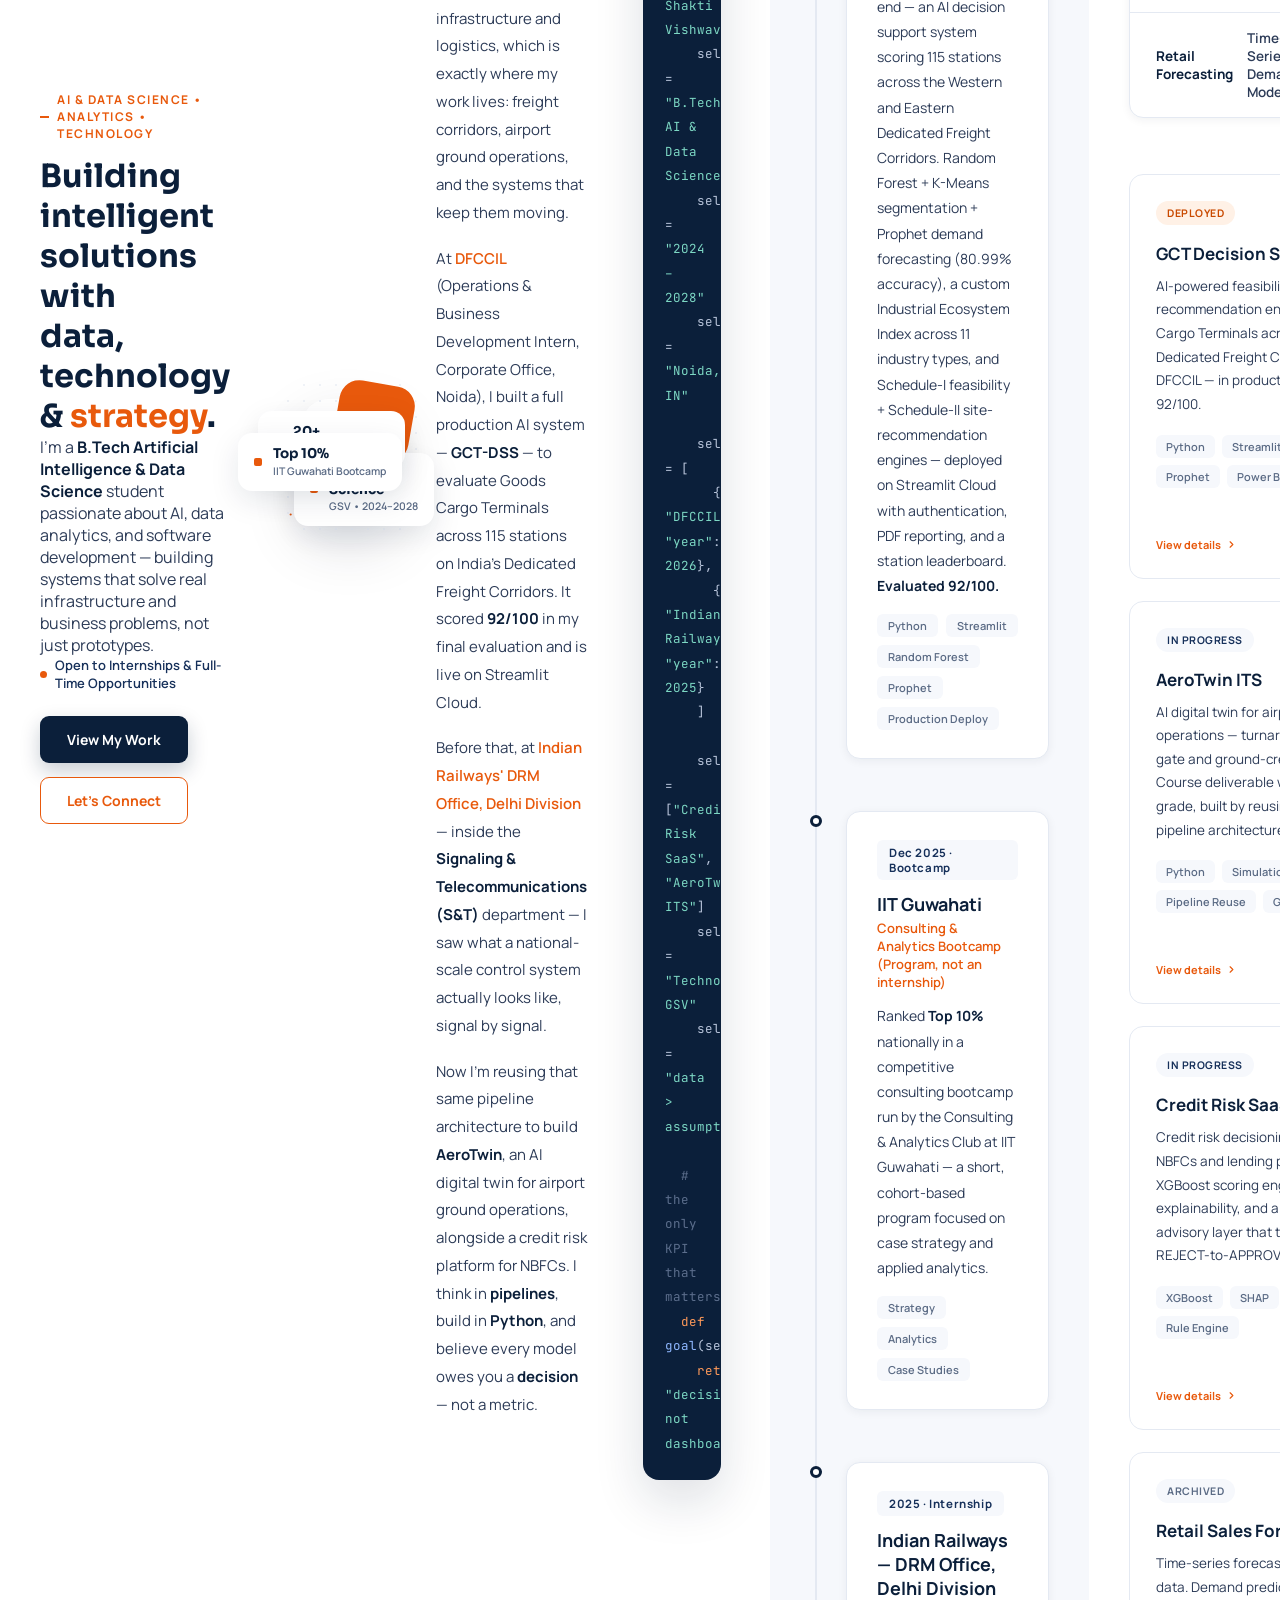
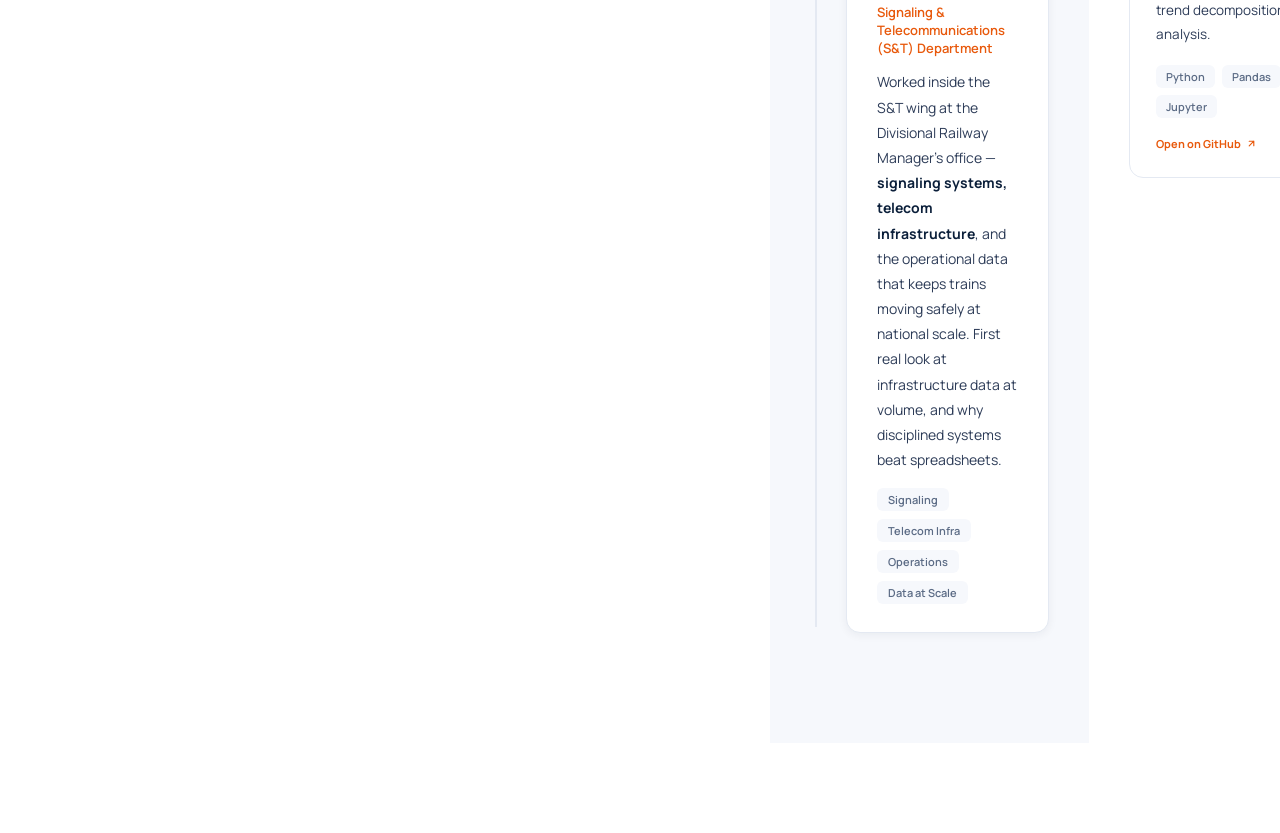
==== commit 4ff7c698: "Resolved merge conflict in index.html" ====
--- a/index.html
+++ b/index.html
@@ -94,8 +94,13 @@
 .hero-inner{display:grid;grid-template-columns:1.05fr 0.95fr;grid-template-areas:"eyebrow photo" "headline photo" "tagline photo" "status photo" "cta photo";column-gap:72px;row-gap:0;align-items:center;max-width:1180px;margin:0 auto;position:relative;z-index:1;width:100%;}
 
 .hero-eyebrow{grid-area:eyebrow;}
+<<<<<<< HEAD
 .hero-inner h1{grid-area:headline;font-size:clamp(34px,4.6vw,52px);font-weight:800;line-height:1.14;letter-spacing:-1px;margin-bottom:20px;opacity:0;animation:heroFadeUp 0.7s ease 0.15s forwards;}
 .hero-inner h1 .accent{color:var(--orange-strong);}
+=======
+.hero h1{grid-area:headline;font-size:clamp(34px,4.6vw,52px);font-weight:800;line-height:1.14;letter-spacing:-1px;margin-bottom:20px;opacity:0;animation:heroFadeUp 0.7s ease 0.15s forwards;}
+.hero h1 .accent{color:var(--orange-strong);}
+>>>>>>> 7be4faa30e0fbe3b7d5eed522bb3980586d10443
 .hero-tagline{grid-area:tagline;font-size:16px;color:var(--text);line-height:1.75;max-width:480px;margin-bottom:26px;opacity:0;animation:heroFadeUp 0.7s ease 0.3s forwards;}
 .hero-tagline strong{color:var(--navy);font-weight:700;}
 .hero-status{grid-area:status;display:flex;align-items:center;gap:8px;font-size:13px;font-weight:600;color:var(--navy-2);margin-bottom:24px;opacity:0;animation:heroFadeUp 0.7s ease 0.42s forwards;}
@@ -274,7 +279,10 @@
   .contact-panel{border-radius:18px;}
 }
 </style>
+<<<<<<< HEAD
 <link rel="stylesheet" href="polish.css">
+=======
+>>>>>>> 7be4faa30e0fbe3b7d5eed522bb3980586d10443
 </head>
 <body>
 
@@ -326,11 +334,19 @@
       <div class="hero-photo-frame">
         <div class="hero-photo-accent"></div>
         <div class="hero-photo-img">
+<<<<<<< HEAD
           <img src="assets/abhinav-photo.jpg" alt="Abhinav Mishra" width="1280" height="720" fetchpriority="high" decoding="async"
                onerror="this.style.display='none'; this.nextElementSibling.style.display='flex';"/>
           <div class="hero-photo-fallback" style="display:none;">
             <svg viewBox="0 0 24 24" fill="none" stroke-width="1.4" stroke-linecap="round" stroke-linejoin="round"><circle cx="12" cy="8" r="4"/><path d="M4 20c0-4.4 3.6-7 8-7s8 2.6 8 7"/></svg>
             <span>Photo placeholder — swap in assets/abhinav-photo.jpg</span>
+=======
+          <img src="abhinav-photo.jpg" alt="Abhinav Mishra"
+               onerror="this.style.display='none'; this.nextElementSibling.style.display='flex';"/>
+          <div class="hero-photo-fallback" style="display:none;">
+            <svg viewBox="0 0 24 24" fill="none" stroke-width="1.4" stroke-linecap="round" stroke-linejoin="round"><circle cx="12" cy="8" r="4"/><path d="M4 20c0-4.4 3.6-7 8-7s8 2.6 8 7"/></svg>
+            <span>Photo placeholder — swap in abhinav-photo.jpg</span>
+>>>>>>> 7be4faa30e0fbe3b7d5eed522bb3980586d10443
           </div>
         </div>
       </div>
@@ -641,6 +657,7 @@
       <h3>Open to internships, consulting, and collaboration</h3>
       <p>Currently looking for opportunities in <span>AI systems, infrastructure analytics, and applied ML</span> — freight, aviation, fintech, wherever the data leads. If you're building something real, I'd love to talk.</p>
       <div class="contact-links">
+<<<<<<< HEAD
         <a class="contact-link" href="https://www.linkedin.com/in/abhinavamishra/" target="_blank" rel="noopener noreferrer">
           <svg viewBox="0 0 24 24" fill="none" stroke-width="2"><path d="M16 8a6 6 0 016 6v7h-4v-7a2 2 0 00-2-2 2 2 0 00-2 2v7h-4v-7a6 6 0 016-6z"/><rect x="2" y="9" width="4" height="12"/><circle cx="4" cy="4" r="1.5"/></svg>
           LinkedIn
@@ -650,6 +667,17 @@
           GitHub
         </a>
         <a class="contact-link" href="https://x.com/2005_mishra" target="_blank" rel="noopener noreferrer">
+=======
+        <a class="contact-link" href="https://www.linkedin.com/in/abhinavamishra/" target="_blank">
+          <svg viewBox="0 0 24 24" fill="none" stroke-width="2"><path d="M16 8a6 6 0 016 6v7h-4v-7a2 2 0 00-2-2 2 2 0 00-2 2v7h-4v-7a6 6 0 016-6z"/><rect x="2" y="9" width="4" height="12"/><circle cx="4" cy="4" r="1.5"/></svg>
+          LinkedIn
+        </a>
+        <a class="contact-link" href="https://github.com/abhinavmishragsv-analytics" target="_blank">
+          <svg viewBox="0 0 24 24" fill="none" stroke-width="2"><path d="M9 19c-4.3 1.4-4.3-2.5-6-3m12 5v-3.5c0-1 .1-1.4-.5-2 2.8-.3 5.5-1.4 5.5-6a4.6 4.6 0 00-1.3-3.2 4.2 4.2 0 00-.1-3.2s-1.1-.3-3.5 1.3a12.3 12.3 0 00-6.2 0C6.5 2.8 5.4 3.1 5.4 3.1a4.2 4.2 0 00-.1 3.2A4.6 4.6 0 004 9.5c0 4.6 2.7 5.7 5.5 6-.6.6-.6 1.2-.5 2V21"/></svg>
+          GitHub
+        </a>
+        <a class="contact-link" href="https://x.com/2005_mishra" target="_blank">
+>>>>>>> 7be4faa30e0fbe3b7d5eed522bb3980586d10443
           <svg viewBox="0 0 24 24" fill="none" stroke-width="2"><path d="M4 4l16 16M20 4L4 20"/></svg>
           X / Twitter
         </a>
@@ -661,9 +689,15 @@
 <footer>
   <div>© 2026 <strong>Abhinav Mishra</strong> · Built with data &gt; assumptions</div>
   <div class="footer-socials">
+<<<<<<< HEAD
     <a href="https://www.linkedin.com/in/abhinavamishra/" target="_blank" rel="noopener noreferrer">LinkedIn</a>
     <a href="https://github.com/abhinavmishragsv-analytics" target="_blank" rel="noopener noreferrer">GitHub</a>
     <a href="https://x.com/2005_mishra" target="_blank" rel="noopener noreferrer">X</a>
+=======
+    <a href="https://www.linkedin.com/in/abhinavamishra/" target="_blank">LinkedIn</a>
+    <a href="https://github.com/abhinavmishragsv-analytics" target="_blank">GitHub</a>
+    <a href="https://x.com/2005_mishra" target="_blank">X</a>
+>>>>>>> 7be4faa30e0fbe3b7d5eed522bb3980586d10443
   </div>
 </footer>
 
@@ -735,6 +769,9 @@
 }, {threshold:0.25});
 boardObs.observe(boardEl);
 </script>
+<<<<<<< HEAD
 <script src="polish.js" defer></script>
+=======
+>>>>>>> 7be4faa30e0fbe3b7d5eed522bb3980586d10443
 </body>
 </html>
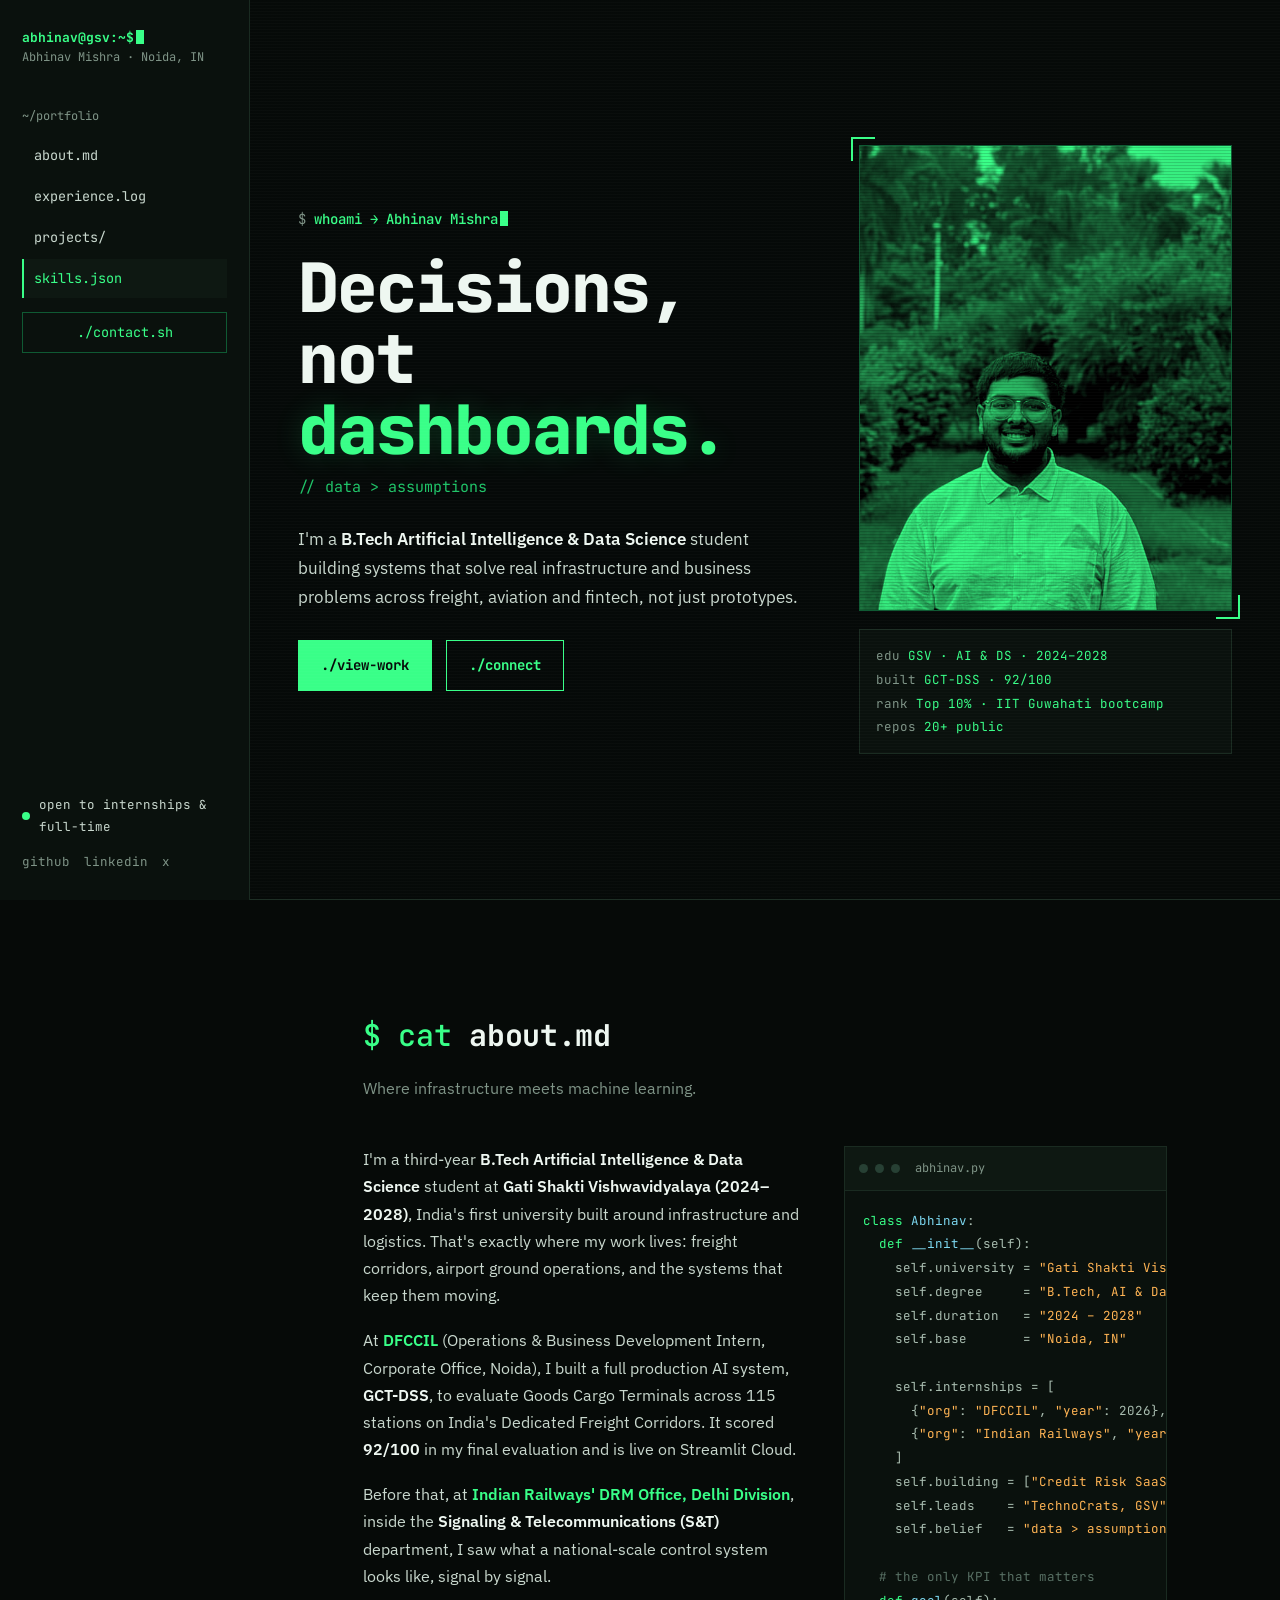
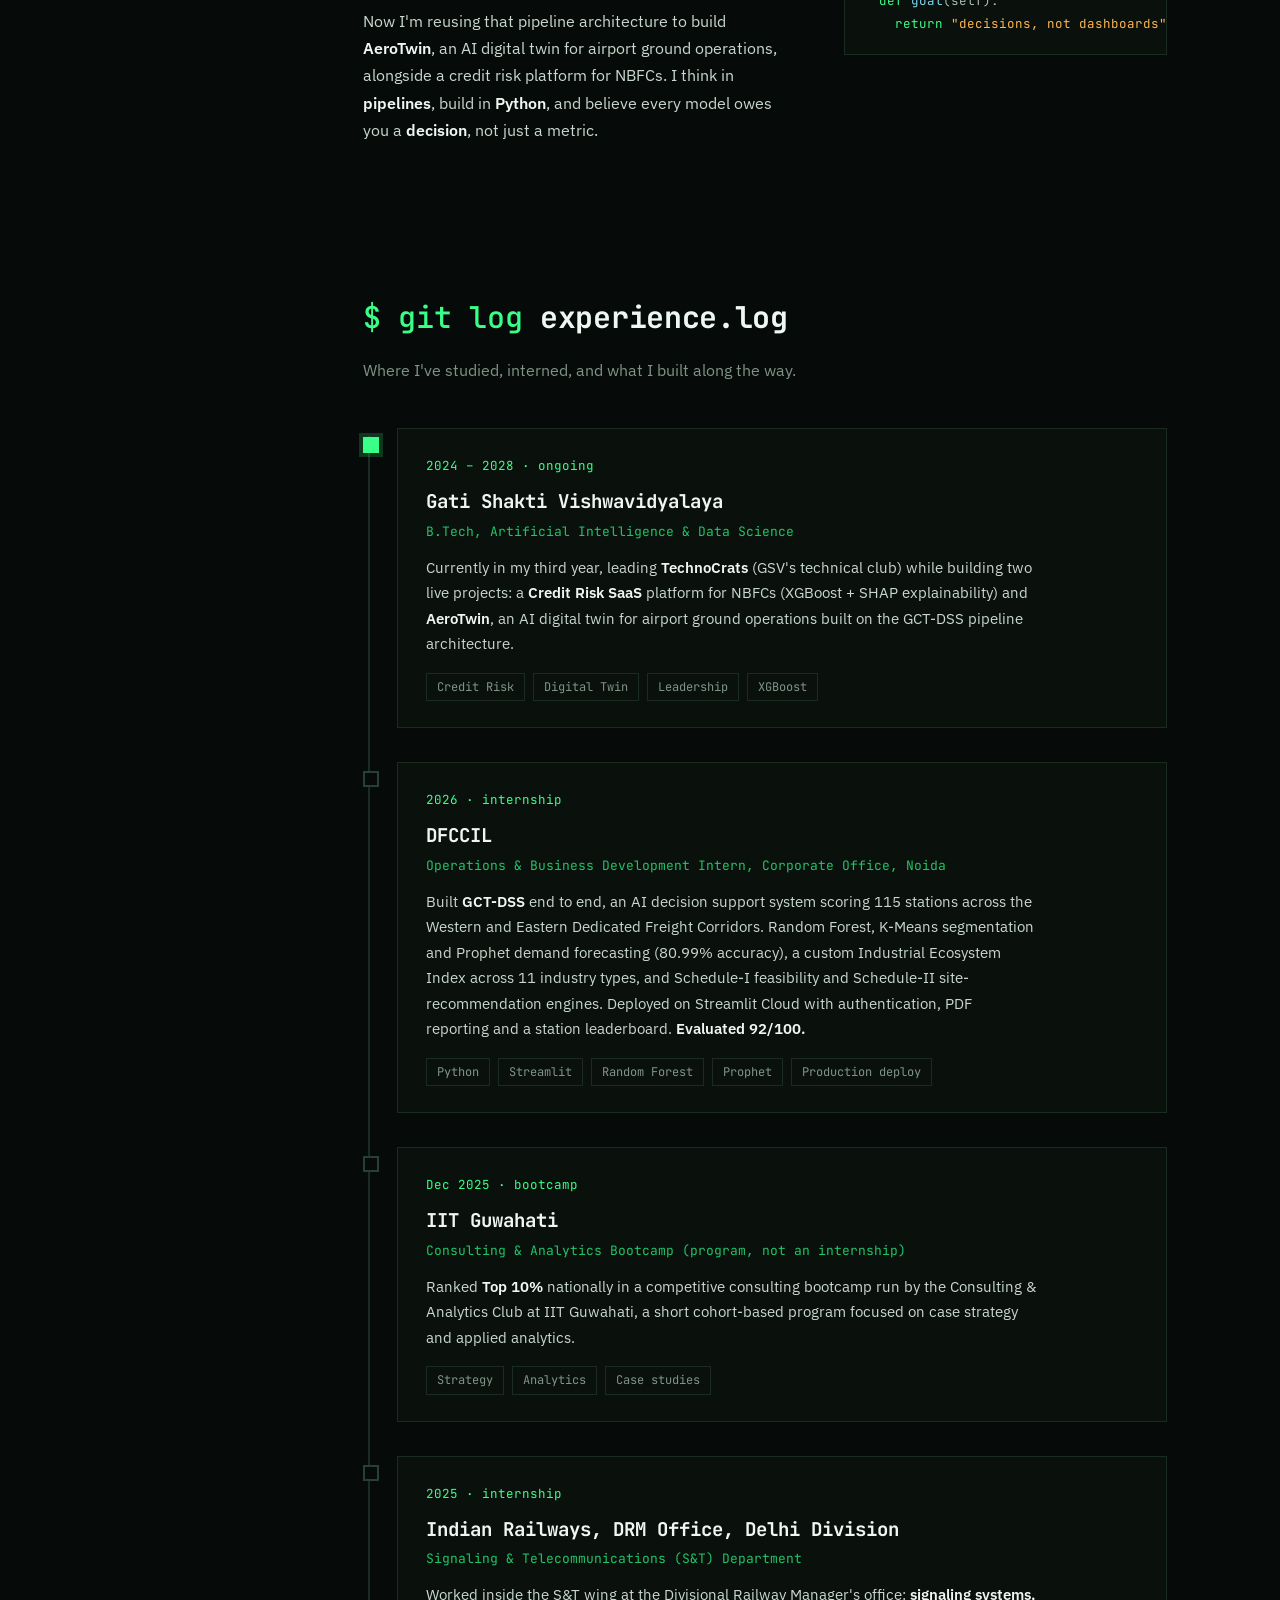
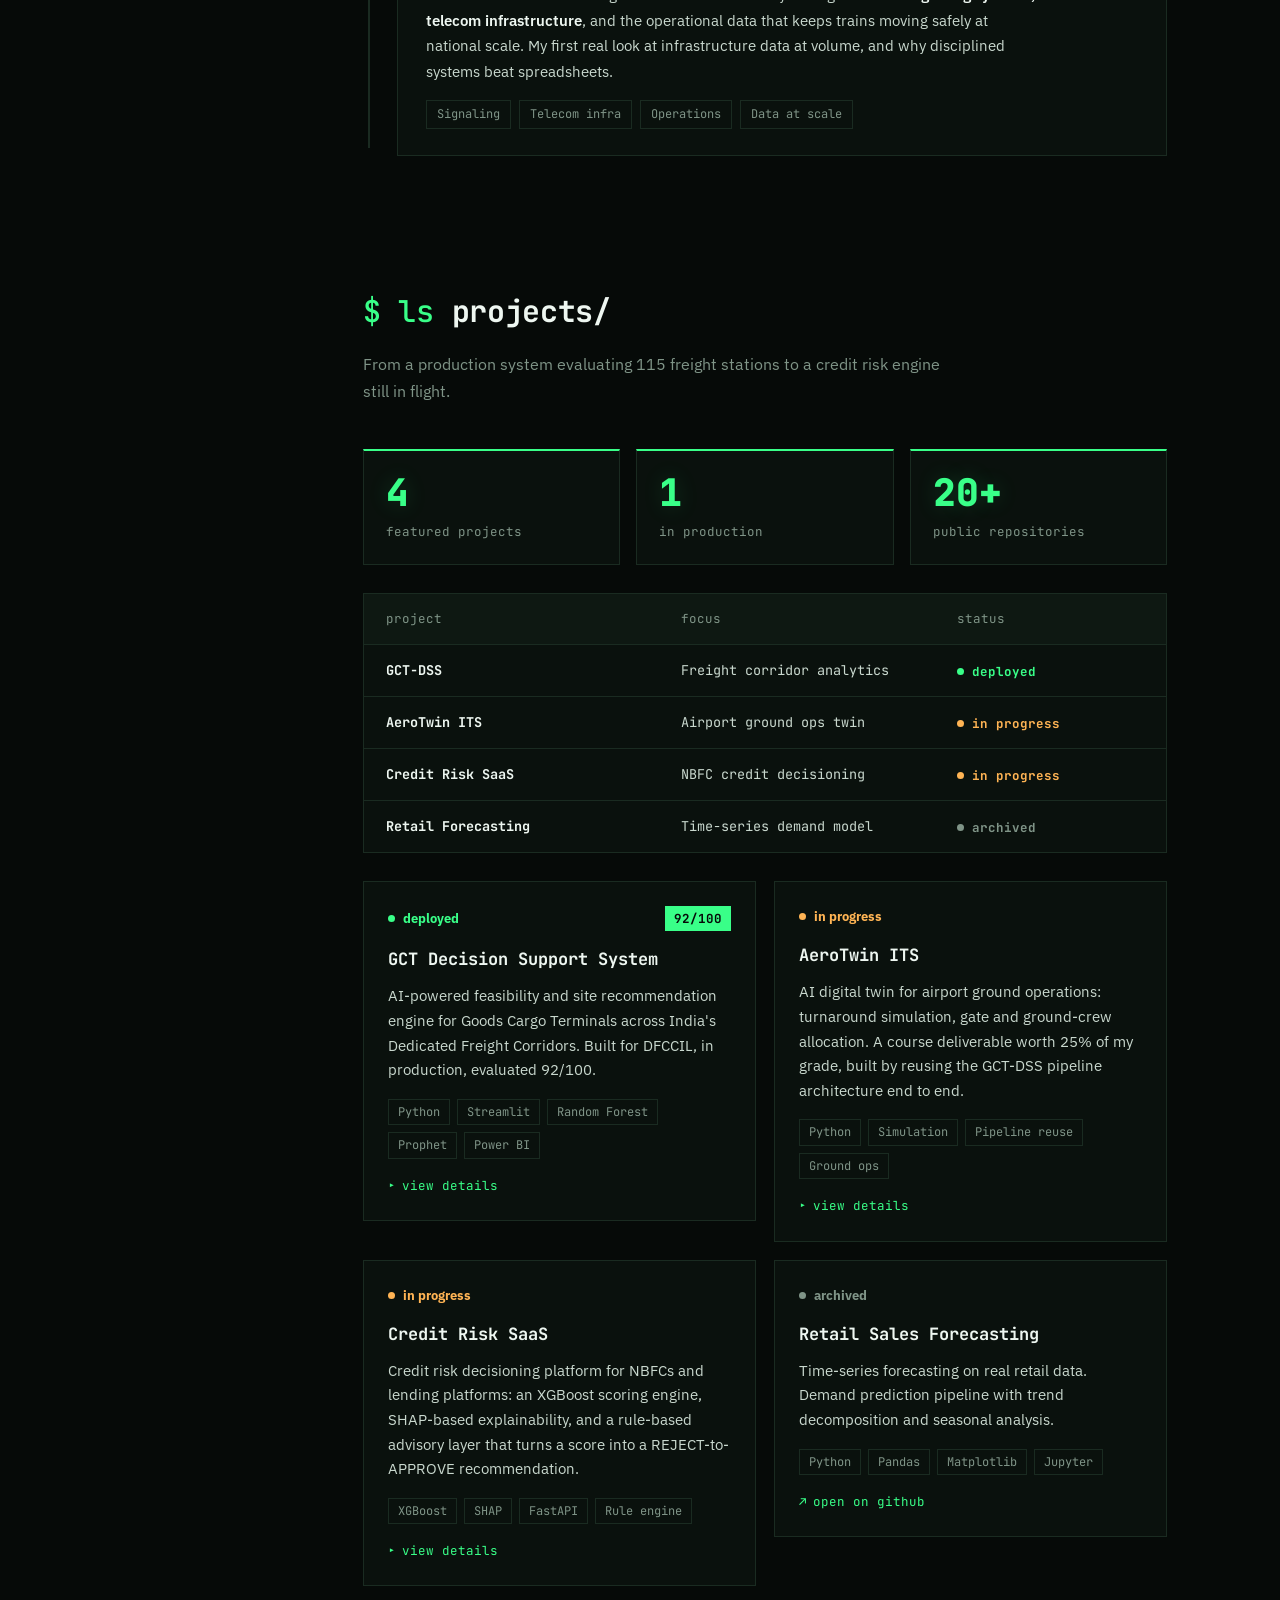
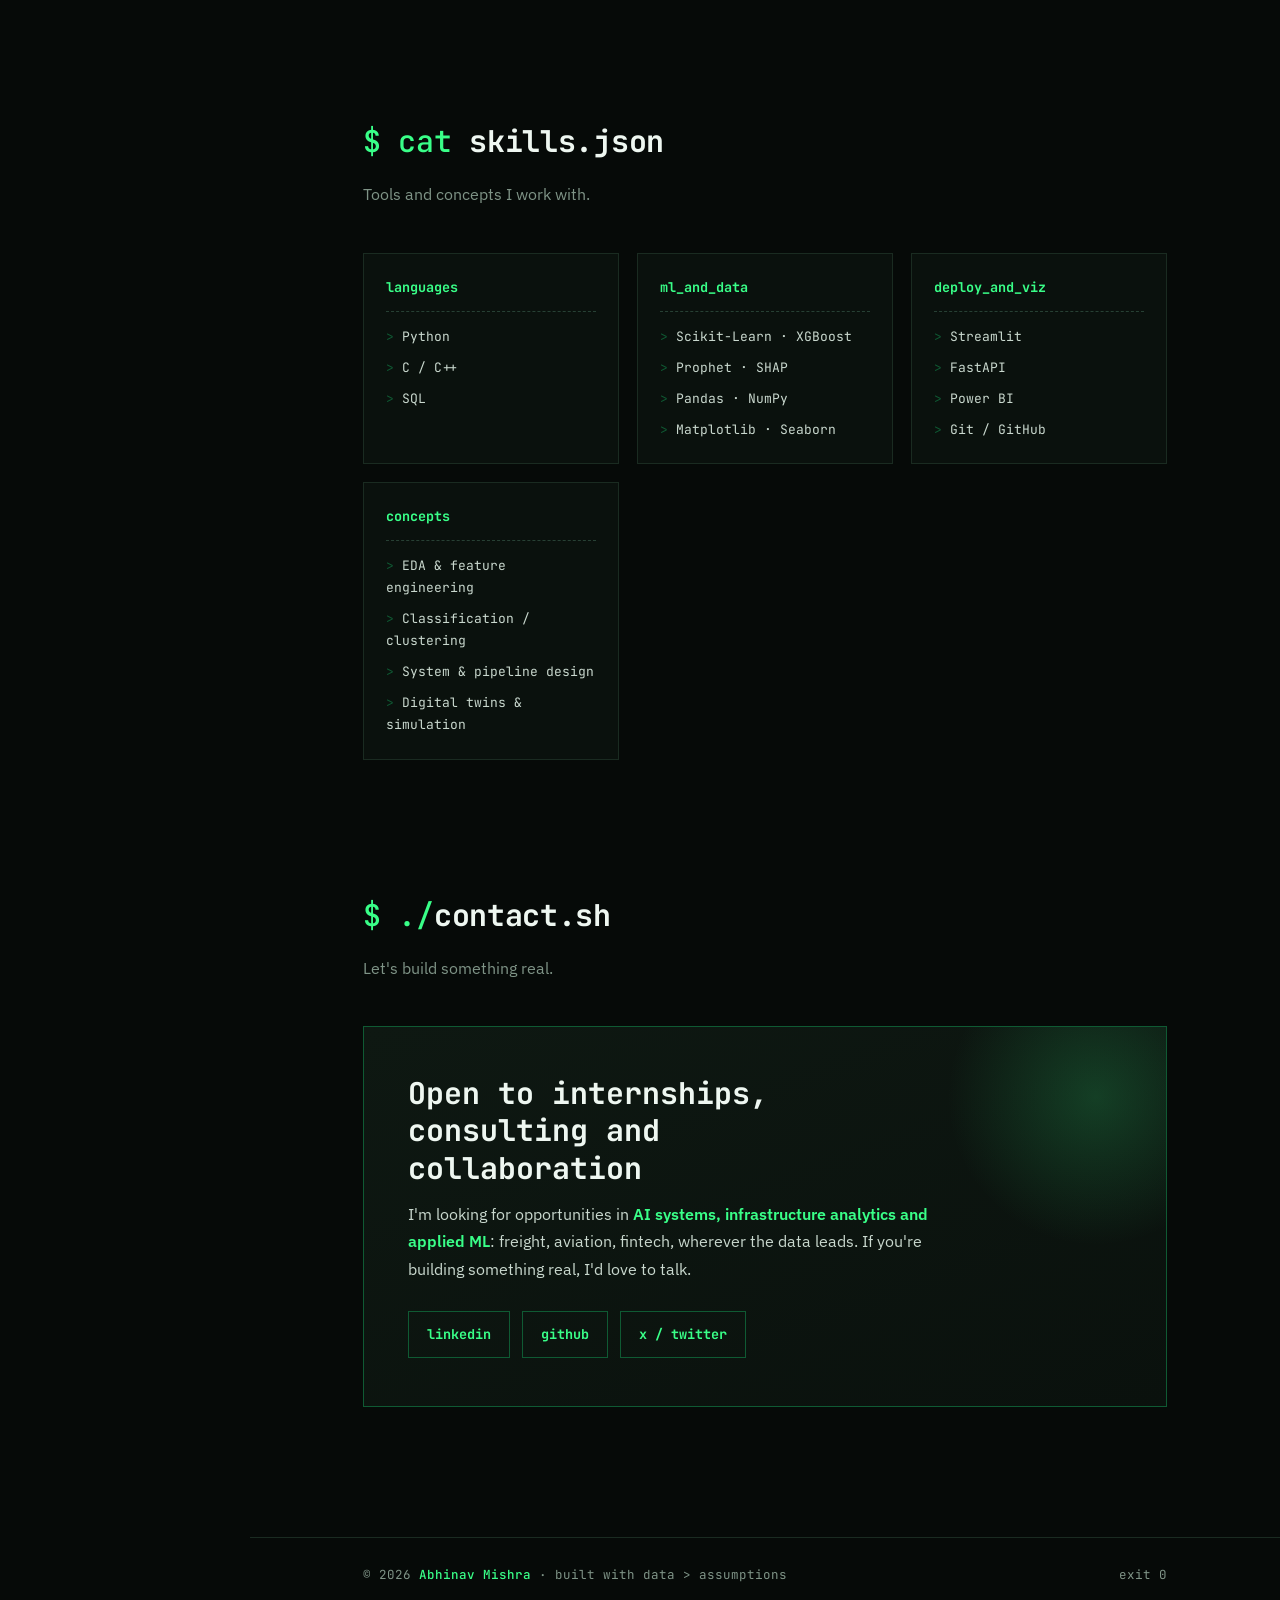
==== commit 758d716d: "Update index.html" ====
--- a/index.html
+++ b/index.html
@@ -3,775 +3,555 @@
 <head>
 <meta charset="UTF-8"/>
 <meta name="viewport" content="width=device-width, initial-scale=1"/>
-<meta name="description" content="Abhinav Mishra — B.Tech AI &amp; Data Science student building production AI systems for freight, aviation and fintech."/>
-<meta name="theme-color" content="#ffffff"/>
-<meta property="og:title" content="Abhinav Mishra — AI &amp; Data Science"/>
-<meta property="og:description" content="Production AI systems for infrastructure and business problems: GCT-DSS, AeroTwin, Credit Risk SaaS."/>
+<title>Abhinav Mishra | AI &amp; Data Science</title>
+<meta name="description" content="Abhinav Mishra, B.Tech AI &amp; Data Science student building production AI systems for freight, aviation and fintech. Decisions, not dashboards."/>
+<meta name="theme-color" content="#060A08"/>
+<link rel="canonical" href="https://abhinavmishra01.vercel.app/"/>
+<meta property="og:title" content="Abhinav Mishra | AI &amp; Data Science"/>
+<meta property="og:description" content="Decisions, not dashboards. Production AI systems: GCT-DSS, AeroTwin, Credit Risk SaaS."/>
 <meta property="og:type" content="website"/>
+<meta property="og:url" content="https://abhinavmishra01.vercel.app/"/>
 <meta property="og:image" content="https://abhinavmishra01.vercel.app/assets/abhinav-photo.jpg"/>
-<link rel="icon" href="data:image/svg+xml,%3Csvg xmlns='http://www.w3.org/2000/svg' viewBox='0 0 64 64'%3E%3Crect width='64' height='64' rx='14' fill='%230B1F3A'/%3E%3Ctext x='32' y='41' font-size='26' font-weight='700' text-anchor='middle' fill='white' font-family='sans-serif'%3EAM%3C/text%3E%3C/svg%3E"/>
-<link rel="preload" as="image" href="assets/abhinav-photo.jpg"/>
-<title>Abhinav Mishra — AI &amp; Data Science</title>
-<link rel="preconnect" href="https://fonts.googleapis.com">
-<link rel="preconnect" href="https://fonts.gstatic.com" crossorigin>
-<link href="https://fonts.googleapis.com/css2?family=Sora:wght@500;600;700;800&family=Manrope:wght@400;500;600;700;800&family=JetBrains+Mono:wght@400;500;700&display=swap" rel="stylesheet">
+<meta name="twitter:card" content="summary_large_image"/>
+<meta name="twitter:title" content="Abhinav Mishra | AI &amp; Data Science"/>
+<meta name="twitter:description" content="Decisions, not dashboards."/>
+<meta name="twitter:image" content="https://abhinavmishra01.vercel.app/assets/abhinav-photo.jpg"/>
+<link rel="icon" href="data:image/svg+xml,%3Csvg xmlns='http://www.w3.org/2000/svg' viewBox='0 0 64 64'%3E%3Crect width='64' height='64' rx='12' fill='%23060A08'/%3E%3Ctext x='32' y='42' font-size='28' font-weight='700' text-anchor='middle' fill='%2339FF88' font-family='monospace'%3E%3E_%3C/text%3E%3C/svg%3E"/>
+<link rel="preconnect" href="https://fonts.googleapis.com"/>
+<link rel="preconnect" href="https://fonts.gstatic.com" crossorigin/>
+<link href="https://fonts.googleapis.com/css2?family=JetBrains+Mono:wght@400;500;700;800&family=IBM+Plex+Sans:wght@400;500;600&display=swap" rel="stylesheet"/>
 <style>
 :root{
-  --white:#ffffff;
-  --bg-soft:#F6F8FC;
-  --navy:#0B1F3A;
-  --navy-2:#16305A;
-  --text:#2C3B57;
-  --muted:#5B6B85;
-  --border:#E4E9F2;
-  --orange:#FF6A1A;
-  --orange-strong:#E8590C;
-  --orange-dark:#C94A00;
-  --orange-tint:#FFF1E6;
-  --shadow-sm:0 2px 10px rgba(11,31,58,0.06);
-  --shadow-md:0 10px 30px rgba(11,31,58,0.10);
-  --shadow-lg:0 20px 50px rgba(11,31,58,0.14);
-  --radius:14px;
+--bg:#060A08;--panel:#0A110D;--panel-2:#0E1812;--line:#1A2B21;--line-2:#274034;
+--green:#39FF88;--green-2:#1FC468;--green-dim:#0F5A33;--glow:rgba(57,255,136,.18);
+--text:#C9D8CE;--muted:#7F9487;--white:#EEF7F1;--amber:#FFB454;
+--mono:'JetBrains Mono',ui-monospace,Menlo,Consolas,monospace;
+--sans:'IBM Plex Sans',system-ui,sans-serif;
+--side:250px;
 }
-*{margin:0;padding:0;box-sizing:border-box;}
-html{scroll-behavior:smooth;}
-body{background:var(--white);color:var(--text);font-family:'Manrope',sans-serif;overflow-x:hidden;-webkit-font-smoothing:antialiased;}
-h1,h2,h3,h4{font-family:'Sora',sans-serif;color:var(--navy);}
-a{color:inherit;}
-::-webkit-scrollbar{width:8px;}
-::-webkit-scrollbar-track{background:var(--bg-soft);}
-::-webkit-scrollbar-thumb{background:var(--border);border-radius:8px;}
-::selection{background:var(--orange-tint);color:var(--navy);}
-
-@media (prefers-reduced-motion: reduce){
-  *,*::before,*::after{animation-duration:0.001ms !important;animation-iteration-count:1 !important;transition-duration:0.001ms !important;scroll-behavior:auto !important;}
-}
-:focus-visible{outline:2px solid var(--orange-strong);outline-offset:3px;border-radius:4px;}
-
-/* SCROLL PROGRESS */
-#progress-bar{position:fixed;top:0;left:0;height:3px;background:linear-gradient(90deg,var(--orange),var(--orange-strong));width:0%;z-index:1001;transition:width 0.1s linear;}
-
-/* NAV */
-nav{position:fixed;top:0;width:100%;background:rgba(255,255,255,0.85);backdrop-filter:blur(10px);z-index:1000;border-bottom:1px solid transparent;transition:box-shadow 0.3s,border-color 0.3s;}
-nav.scrolled{box-shadow:var(--shadow-sm);border-bottom-color:var(--border);}
-.nav-inner{max-width:1180px;margin:0 auto;padding:18px 40px;display:flex;justify-content:space-between;align-items:center;}
-.nav-logo{display:flex;align-items:center;gap:10px;text-decoration:none;}
-.nav-mark{width:34px;height:34px;border-radius:9px;background:var(--navy);color:var(--white);display:flex;align-items:center;justify-content:center;font-family:'Sora',sans-serif;font-weight:700;font-size:13px;letter-spacing:0.5px;}
-.nav-name{font-family:'Sora',sans-serif;font-weight:600;font-size:15px;color:var(--navy);letter-spacing:0.2px;}
-.nav-links{display:flex;align-items:center;gap:32px;}
-.nav-links a{text-decoration:none;font-size:13.5px;font-weight:600;color:var(--text);position:relative;padding:4px 0;transition:color 0.2s;}
-.nav-links a::after{content:'';position:absolute;left:0;bottom:0;height:2px;width:0;background:var(--orange-strong);transition:width 0.25s ease;}
-.nav-links a:hover{color:var(--navy);}
-.nav-links a:hover::after{width:100%;}
-.nav-cta{background:var(--orange-strong);color:var(--white) !important;padding:9px 20px;border-radius:8px;font-weight:700 !important;transition:background 0.2s,transform 0.2s;}
-.nav-cta::after{display:none;}
-.nav-cta:hover{background:var(--orange-dark);transform:translateY(-1px);}
-.nav-toggle{display:none;}
-@media(max-width:900px){
-  .nav-links{display:none;}
-  .nav-toggle{display:block;background:none;border:none;cursor:pointer;padding:6px;}
-  .nav-toggle span{display:block;width:22px;height:2px;background:var(--navy);margin:5px 0;transition:0.3s;}
-  .nav-links.open{display:flex;position:absolute;top:100%;left:0;width:100%;background:var(--white);flex-direction:column;gap:0;box-shadow:var(--shadow-md);border-top:1px solid var(--border);}
-  .nav-links.open a{padding:16px 40px;width:100%;border-bottom:1px solid var(--border);}
-  .nav-links.open a::after{display:none;}
-}
-
-/* SECTION SHELL */
-section{padding:110px 40px;max-width:1180px;margin:0 auto;}
-.eyebrow{display:inline-flex;align-items:center;gap:8px;font-size:12px;font-weight:700;letter-spacing:1.5px;text-transform:uppercase;color:var(--orange-strong);margin-bottom:14px;}
-.eyebrow::before{content:'';width:18px;height:2px;background:var(--orange-strong);display:inline-block;}
-.section-heading{font-size:clamp(28px,3.4vw,42px);font-weight:700;color:var(--navy);margin-bottom:16px;letter-spacing:-0.5px;}
-.section-desc{font-size:15px;color:var(--muted);max-width:600px;line-height:1.7;margin-bottom:56px;}
-.bg-soft{background:var(--bg-soft);}
-
-/* reveal on scroll */
-.reveal{opacity:0;transform:translateY(18px);transition:opacity 0.6s ease,transform 0.6s ease;}
-.reveal.visible{opacity:1;transform:translateY(0);}
+*{margin:0;padding:0;box-sizing:border-box}
+html{scroll-behavior:smooth;scroll-padding-top:24px}
+body{background:var(--bg);color:var(--text);font-family:var(--sans);font-size:16px;line-height:1.7;-webkit-font-smoothing:antialiased;overflow-x:hidden}
+body::before{content:'';position:fixed;inset:0;background:repeating-linear-gradient(0deg,rgba(255,255,255,.018) 0 1px,transparent 1px 3px);pointer-events:none;z-index:900}
+a{color:inherit}
+img{max-width:100%}
+h1,h2,h3{font-family:var(--mono);color:var(--white)}
+::selection{background:var(--green);color:var(--bg)}
+:focus-visible{outline:2px solid var(--green);outline-offset:3px;border-radius:3px}
+::-webkit-scrollbar{width:10px}::-webkit-scrollbar-track{background:var(--bg)}::-webkit-scrollbar-thumb{background:var(--line-2)}
+.skip{position:absolute;left:12px;top:-60px;background:var(--green);color:var(--bg);padding:10px 16px;z-index:2000;font-family:var(--mono);font-weight:700;font-size:13px;text-decoration:none}
+.skip:focus{top:12px}
+@media (prefers-reduced-motion:reduce){*,*::before,*::after{animation-duration:.001ms!important;animation-iteration-count:1!important;transition-duration:.001ms!important;scroll-behavior:auto!important}}
+
+#progress-bar{position:fixed;top:0;left:0;height:2px;width:0;background:var(--green);box-shadow:0 0 10px var(--green);z-index:1001}
+
+/* SIDEBAR */
+.side{position:fixed;inset:0 auto 0 0;width:var(--side);background:var(--panel);border-right:1px solid var(--line);display:flex;flex-direction:column;padding:28px 22px;z-index:1000}
+.brand{font-family:var(--mono);font-size:13px;color:var(--green);text-decoration:none;font-weight:700;line-height:1.5;display:block;margin-bottom:6px}
+.brand small{display:block;color:var(--muted);font-weight:400;font-size:12px}
+.cursor{display:inline-block;width:.6em;height:1.05em;background:var(--green);vertical-align:-.15em;margin-left:2px;animation:blink 1.1s steps(1) infinite}
+@keyframes blink{50%{opacity:0}}
+.side-label{font-family:var(--mono);font-size:12px;color:var(--muted);margin:34px 0 10px}
+.side nav{display:flex;flex-direction:column;gap:2px}
+.side nav a{font-family:var(--mono);font-size:13.5px;color:var(--text);text-decoration:none;padding:8px 10px;border-left:2px solid transparent;transition:color .15s,background .15s,border-color .15s}
+.side nav a:hover{color:var(--green);background:var(--panel-2)}
+.side nav a.active{color:var(--green);border-left-color:var(--green);background:var(--panel-2)}
+.side nav a.hire{margin-top:12px;border:1px solid var(--green-dim);color:var(--green);text-align:center;border-left-width:1px}
+.side nav a.hire:hover{background:var(--green);color:var(--bg)}
+.side-foot{margin-top:auto;font-family:var(--mono);font-size:12.5px;color:var(--muted)}
+.live{display:flex;align-items:center;gap:9px;color:var(--text);margin-bottom:14px}
+.live i{width:8px;height:8px;border-radius:50%;background:var(--green);box-shadow:0 0 0 0 var(--glow);animation:ping 2s infinite;flex-shrink:0}
+@keyframes ping{70%{box-shadow:0 0 0 9px rgba(57,255,136,0)}100%{box-shadow:0 0 0 0 rgba(57,255,136,0)}}
+.side-foot .soc{display:flex;gap:14px}
+.side-foot .soc a{text-decoration:none;color:var(--muted)}
+.side-foot .soc a:hover{color:var(--green)}
+.topbar{display:none}
+
+main{margin-left:var(--side)}
+.wrap{max-width:900px;margin:0 auto;padding:0 48px}
+section{padding:110px 0 20px;position:relative}
+.cmd{font-size:clamp(22px,2.6vw,30px);font-weight:700;margin-bottom:14px;letter-spacing:-.3px}
+.cmd .p{color:var(--green);font-weight:500}
+.sec-desc{color:var(--muted);max-width:60ch;margin-bottom:44px}
 
 /* HERO */
-#hero{min-height:100vh;display:flex;align-items:center;padding:150px 40px 90px;position:relative;overflow:hidden;}
-#hero::before{content:'';position:absolute;top:-220px;right:-220px;width:560px;height:560px;border-radius:50%;background:radial-gradient(circle,rgba(255,106,26,0.05),transparent 70%);pointer-events:none;}
-.hero-inner{display:grid;grid-template-columns:1.05fr 0.95fr;grid-template-areas:"eyebrow photo" "headline photo" "tagline photo" "status photo" "cta photo";column-gap:72px;row-gap:0;align-items:center;max-width:1180px;margin:0 auto;position:relative;z-index:1;width:100%;}
-
-.hero-eyebrow{grid-area:eyebrow;}
-<<<<<<< HEAD
-.hero-inner h1{grid-area:headline;font-size:clamp(34px,4.6vw,52px);font-weight:800;line-height:1.14;letter-spacing:-1px;margin-bottom:20px;opacity:0;animation:heroFadeUp 0.7s ease 0.15s forwards;}
-.hero-inner h1 .accent{color:var(--orange-strong);}
-=======
-.hero h1{grid-area:headline;font-size:clamp(34px,4.6vw,52px);font-weight:800;line-height:1.14;letter-spacing:-1px;margin-bottom:20px;opacity:0;animation:heroFadeUp 0.7s ease 0.15s forwards;}
-.hero h1 .accent{color:var(--orange-strong);}
->>>>>>> 7be4faa30e0fbe3b7d5eed522bb3980586d10443
-.hero-tagline{grid-area:tagline;font-size:16px;color:var(--text);line-height:1.75;max-width:480px;margin-bottom:26px;opacity:0;animation:heroFadeUp 0.7s ease 0.3s forwards;}
-.hero-tagline strong{color:var(--navy);font-weight:700;}
-.hero-status{grid-area:status;display:flex;align-items:center;gap:8px;font-size:13px;font-weight:600;color:var(--navy-2);margin-bottom:24px;opacity:0;animation:heroFadeUp 0.7s ease 0.42s forwards;}
-.hero-status .s-dot{width:7px;height:7px;border-radius:50%;background:var(--orange-strong);flex-shrink:0;}
-.hero-cta{grid-area:cta;display:flex;gap:14px;flex-wrap:wrap;opacity:0;animation:heroFadeUp 0.7s ease 0.54s forwards;}
-@keyframes heroFadeUp{from{opacity:0;transform:translateY(14px);}to{opacity:1;transform:translateY(0);}}
-.btn{display:inline-flex;align-items:center;gap:8px;padding:13px 26px;border-radius:9px;font-size:14px;font-weight:700;text-decoration:none;cursor:pointer;transition:all 0.22s ease;border:1.5px solid transparent;}
-.btn-primary{background:var(--navy);color:var(--white);box-shadow:0 8px 20px rgba(11,31,58,0.22);}
-.btn-primary:hover{background:var(--navy-2);transform:translateY(-2px);box-shadow:0 12px 26px rgba(11,31,58,0.28);}
-.btn-accent{background:var(--white);color:var(--orange-strong);border-color:var(--orange-strong);}
-.btn-accent:hover{background:var(--orange-strong);color:var(--white);transform:translateY(-2px);box-shadow:0 12px 26px rgba(232,89,12,0.24);}
-
-/* HERO PHOTO */
-.hero-photo-col{grid-area:photo;position:relative;display:flex;justify-content:center;align-items:center;opacity:0;animation:heroPhotoIn 0.8s ease 0.2s forwards;}
-@keyframes heroPhotoIn{from{opacity:0;transform:scale(0.96);}to{opacity:1;transform:scale(1);}}
-.hero-motif{position:absolute;inset:-10% -15%;z-index:0;pointer-events:none;}
-.hero-photo-frame{position:relative;width:100%;max-width:360px;aspect-ratio:4/5;background:var(--white);padding:12px;border-radius:26px;box-shadow:0 24px 60px rgba(11,31,58,0.16);z-index:2;}
-.hero-photo-accent{position:absolute;top:-16px;right:-16px;width:76px;height:76px;background:var(--orange-strong);border-radius:20px;transform:rotate(10deg);z-index:1;}
-.hero-photo-frame::before{content:'';position:absolute;inset:-22px;border-radius:34px;background-image:radial-gradient(var(--border) 1.5px,transparent 1.5px);background-size:16px 16px;opacity:0.6;z-index:-1;}
-.hero-photo-img{width:100%;height:100%;border-radius:18px;overflow:hidden;position:relative;background:linear-gradient(155deg,var(--bg-soft),var(--orange-tint));}
-.hero-photo-img img{width:100%;height:100%;object-fit:cover;object-position:center 20%;display:block;}
-.hero-photo-fallback{position:absolute;inset:0;display:flex;flex-direction:column;align-items:center;justify-content:center;gap:10px;color:var(--navy-2);}
-.hero-photo-fallback svg{width:64px;height:64px;stroke:var(--navy-2);opacity:0.5;}
-.hero-photo-fallback span{font-size:10px;font-weight:700;letter-spacing:1px;text-transform:uppercase;color:var(--muted);}
-
-.cred-card{position:absolute;background:var(--white);border-radius:14px;padding:13px 16px;box-shadow:var(--shadow-md);display:flex;align-items:center;gap:11px;z-index:3;animation:credFloat 6s ease-in-out infinite;}
-.cred-icon{width:8px;height:8px;border-radius:2px;background:var(--orange-strong);flex-shrink:0;}
-.cred-title{font-family:'Sora',sans-serif;font-weight:700;font-size:13.5px;color:var(--navy);line-height:1.2;}
-.cred-sub{font-size:10.5px;color:var(--muted);font-weight:600;white-space:nowrap;margin-top:1px;}
-.cred-main{left:-8%;bottom:-8%;animation-delay:0s;}
-.cred-repo{right:-10%;top:10%;animation-delay:1.2s;}
-.cred-rank{right:-6%;bottom:22%;animation-delay:2.4s;}
-@keyframes credFloat{0%,100%{transform:translateY(0);}50%{transform:translateY(-5px);}}
-
-@media(max-width:900px){
-  .hero-inner{display:flex;flex-direction:column;align-items:flex-start;gap:0;}
-  .hero-tagline{max-width:100%;}
-  .hero-photo-col{width:100%;margin:32px 0 8px;}
-  .cred-card{position:static;animation:none;box-shadow:var(--shadow-sm);}
-  .hero-photo-frame{margin:0 auto;}
-  .hero-cred-row{display:flex;flex-wrap:wrap;gap:10px;margin-top:20px;width:100%;justify-content:center;}
-}
-@media(max-width:560px){
-  .hero-photo-frame{max-width:280px;}
-  .hero-photo-accent{width:56px;height:56px;top:-12px;right:-12px;}
-}
+#hero{padding:0;min-height:100vh;display:flex;align-items:center;position:relative;overflow:hidden;border-bottom:1px solid var(--line)}
+#rain{position:absolute;inset:0;width:100%;height:100%;opacity:.16;pointer-events:none}
+#hero::after{content:'';position:absolute;inset:0;background:radial-gradient(ellipse at 30% 50%,transparent 20%,var(--bg) 85%);pointer-events:none}
+.hero-grid{position:relative;z-index:2;display:grid;grid-template-columns:1.15fr .85fr;gap:56px;align-items:center;padding:90px 48px;max-width:1100px;margin:0 auto;width:100%}
+.prompt-line{font-family:var(--mono);font-size:14px;color:var(--green);margin-bottom:22px;min-height:1.6em}
+.prompt-line span{color:var(--muted)}
+.hero-grid h1{font-size:clamp(38px,5.6vw,68px);font-weight:800;line-height:1.04;letter-spacing:-2px;margin-bottom:10px}
+.hero-grid h1 .g{color:var(--green);text-shadow:0 0 28px var(--glow)}
+.belief{font-family:var(--mono);font-size:15px;color:var(--green-2);margin-bottom:24px}
+.tagline{max-width:52ch;font-size:17px;margin-bottom:28px}
+.tagline strong{color:var(--white);font-weight:600}
+.cta{display:flex;gap:14px;flex-wrap:wrap}
+.btn{font-family:var(--mono);font-size:14px;font-weight:700;padding:13px 22px;text-decoration:none;border:1px solid var(--green);transition:all .18s;display:inline-flex;gap:8px}
+.btn-primary{background:var(--green);color:var(--bg)}
+.btn-primary:hover{box-shadow:0 0 24px var(--glow),0 0 0 3px var(--green-dim)}
+.btn-ghost{color:var(--green);background:transparent}
+.btn-ghost:hover{background:var(--green);color:var(--bg)}
+
+.photo-col{display:flex;flex-direction:column;gap:18px}
+.frame{position:relative;aspect-ratio:4/5;background:var(--green);border:1px solid var(--green-dim);padding:0;overflow:hidden}
+.frame img{width:100%;height:100%;object-fit:cover;object-position:center 20%;display:block;filter:grayscale(1) contrast(1.15);mix-blend-mode:multiply;transition:filter .5s,mix-blend-mode .5s}
+.frame:hover img{filter:none;mix-blend-mode:normal}
+.frame::after{content:'';position:absolute;inset:0;background:repeating-linear-gradient(0deg,rgba(0,0,0,.14) 0 1px,transparent 1px 3px);pointer-events:none}
+.frame-wrap{position:relative}
+.frame-wrap::before,.frame-wrap::after{content:'';position:absolute;width:22px;height:22px;border:2px solid var(--green);z-index:3}
+.frame-wrap::before{top:-8px;left:-8px;border-right:0;border-bottom:0}
+.frame-wrap::after{bottom:-8px;right:-8px;border-left:0;border-top:0}
+.fallback{display:none;position:absolute;inset:0;align-items:center;justify-content:center;font-family:var(--mono);font-weight:800;font-size:64px;color:var(--bg);z-index:2}
+.stat-term{background:var(--panel);border:1px solid var(--line);font-family:var(--mono);font-size:12.5px;line-height:1.9;padding:14px 16px}
+.stat-term .k{color:var(--muted)}.stat-term .v{color:var(--green)}
+@media(max-width:1100px){.hero-grid{grid-template-columns:1fr;max-width:640px}.photo-col{max-width:320px}}
 
 /* ABOUT */
-.about-grid{display:grid;grid-template-columns:1.1fr 0.9fr;gap:56px;align-items:start;}
-.about-text p{font-size:15px;line-height:1.85;color:var(--text);margin-bottom:18px;}
-.about-text strong{color:var(--navy);font-weight:700;}
-.about-text em{color:var(--orange-strong);font-style:normal;font-weight:600;}
-.code-card{background:var(--navy);border-radius:16px;overflow:hidden;box-shadow:var(--shadow-lg);}
-.code-card-head{display:flex;align-items:center;gap:7px;padding:14px 18px;background:rgba(255,255,255,0.04);border-bottom:1px solid rgba(255,255,255,0.08);}
-.code-dot{width:10px;height:10px;border-radius:50%;}
-.code-dot.r{background:#FF5F57;}
-.code-dot.y{background:#FEBC2E;}
-.code-dot.g{background:#28C840;}
-.code-card-title{margin-left:8px;font-size:11.5px;color:rgba(255,255,255,0.4);font-family:'JetBrains Mono',monospace;}
-.code-card-body{padding:24px 22px;font-family:'JetBrains Mono',monospace;font-size:12.5px;line-height:1.95;color:#B8C4DA;overflow-x:auto;}
-.code-card .kw{color:#FF9A5A;}
-.code-card .str{color:#7DD8C4;}
-.code-card .fn{color:#8FB8FF;}
-.code-card .cm{color:#5C6E8C;}
-@media(max-width:900px){.about-grid{grid-template-columns:1fr;}}
-
-/* TIMELINE */
-.timeline{position:relative;padding-left:36px;}
-.timeline::before{content:'';position:absolute;left:5px;top:6px;bottom:6px;width:2px;background:var(--border);}
-.plane-marker{position:absolute;left:5px;top:0;width:22px;height:22px;transform:translate(-50%,-50%);z-index:5;transition:top 0.1s ease-out;pointer-events:none;}
-.plane-marker svg{width:100%;height:100%;fill:var(--orange-strong);filter:drop-shadow(0 2px 4px rgba(232,89,12,0.35));}
-.tl-item{position:relative;padding-bottom:52px;}
-.tl-item:last-child{padding-bottom:0;}
-.tl-dot{position:absolute;left:-36px;top:4px;width:12px;height:12px;border-radius:50%;background:var(--white);border:3px solid var(--navy);}
-.tl-item.current .tl-dot{border-color:var(--orange-strong);background:var(--orange-strong);box-shadow:0 0 0 4px var(--orange-tint);}
-.tl-card{background:var(--white);border:1px solid var(--border);border-radius:var(--radius);padding:28px 30px;box-shadow:var(--shadow-sm);transition:box-shadow 0.25s,transform 0.25s;}
-.tl-card:hover{box-shadow:var(--shadow-md);transform:translateY(-2px);}
-.tl-badge{display:inline-block;font-size:11.5px;font-weight:700;letter-spacing:0.6px;padding:5px 12px;border-radius:6px;background:var(--bg-soft);color:var(--navy-2);margin-bottom:12px;}
-.tl-item.current .tl-badge{background:var(--orange-tint);color:var(--orange-dark);}
-.tl-org{font-size:18px;font-weight:700;color:var(--navy);margin-bottom:3px;}
-.tl-role{font-size:13px;font-weight:600;color:var(--orange-strong);margin-bottom:12px;}
-.tl-desc{font-size:14px;color:var(--text);line-height:1.8;}
-.tl-desc strong{color:var(--navy);}
-.tl-tags{display:flex;gap:8px;flex-wrap:wrap;margin-top:16px;}
-.tl-tag{font-size:11px;font-weight:600;padding:4px 11px;border-radius:6px;background:var(--bg-soft);color:var(--muted);}
-@media(max-width:600px){.plane-marker{display:none;}.tl-card{padding:22px 20px;}}
-
-/* PROJECTS STATS */
-.stats-row{display:grid;grid-template-columns:repeat(3,1fr);gap:20px;margin-bottom:56px;}
-.stat-card{background:var(--white);border:1px solid var(--border);border-radius:var(--radius);padding:26px 22px;position:relative;overflow:hidden;transition:transform 0.25s,box-shadow 0.25s;}
-.stat-card:hover{transform:translateY(-3px);box-shadow:var(--shadow-md);}
-.stat-card::before{content:'';position:absolute;top:0;left:0;width:100%;height:3px;background:linear-gradient(90deg,var(--orange),var(--orange-strong));}
-.stat-num{font-family:'Sora',sans-serif;font-size:34px;font-weight:800;color:var(--navy);line-height:1;}
-.stat-num span{color:var(--orange-strong);}
-.stat-label{font-size:12.5px;color:var(--muted);font-weight:600;margin-top:8px;}
-
-/* STATUS BOARD */
-.board{background:var(--white);border:1px solid var(--border);border-radius:var(--radius);margin-bottom:56px;overflow:hidden;box-shadow:var(--shadow-sm);}
-.board-header,.board-row{display:grid;grid-template-columns:1.6fr 1.3fr 1fr;gap:14px;padding:16px 26px;align-items:center;}
-.board-header{background:var(--bg-soft);font-size:11px;font-weight:700;letter-spacing:1px;text-transform:uppercase;color:var(--muted);}
-.board-row{border-top:1px solid var(--border);font-size:13.5px;color:var(--text);font-weight:600;opacity:0;transform:translateX(-12px);transition:opacity 0.5s ease,transform 0.5s ease;}
-.board-row.visible{opacity:1;transform:translateX(0);}
-.board-row:hover{background:var(--bg-soft);}
-.board-proj{color:var(--navy);font-weight:700;}
-.board-status{display:inline-flex;align-items:center;gap:7px;font-size:12px;font-weight:700;padding:5px 12px;border-radius:100px;width:fit-content;}
-.board-status .dot{width:6px;height:6px;border-radius:50%;}
-.status-deployed{background:var(--orange-tint);color:var(--orange-dark);}
-.status-deployed .dot{background:var(--orange-strong);}
-.status-progress{background:var(--bg-soft);color:var(--navy-2);}
-.status-progress .dot{background:var(--navy-2);animation:blinkDot 1.6s infinite;}
-@keyframes blinkDot{0%,100%{opacity:1;}50%{opacity:0.3;}}
-.status-archived{background:var(--bg-soft);color:var(--muted);}
-.status-archived .dot{background:var(--muted);}
-@media(max-width:680px){
-  .board-header{display:none;}
-  .board-row{grid-template-columns:1fr;gap:6px;}
-}
-
-/* PROJECT CARDS */
-.projects-grid{display:grid;grid-template-columns:repeat(auto-fit,minmax(280px,1fr));gap:22px;}
-.project-card{background:var(--white);border:1px solid var(--border);border-radius:var(--radius);padding:26px;cursor:pointer;transition:transform 0.25s,box-shadow 0.25s,border-color 0.25s;position:relative;}
-.project-card:hover{transform:translateY(-4px);box-shadow:var(--shadow-md);border-color:transparent;}
-.pc-top{display:flex;justify-content:space-between;align-items:flex-start;margin-bottom:16px;gap:10px;}
-.pc-badge{font-size:10.5px;font-weight:700;letter-spacing:0.5px;padding:5px 11px;border-radius:100px;text-transform:uppercase;}
-.pc-badge.deployed{background:var(--orange-tint);color:var(--orange-dark);}
-.pc-badge.progress{background:var(--bg-soft);color:var(--navy-2);}
-.pc-badge.archived{background:var(--bg-soft);color:var(--muted);}
-.pc-score{font-size:12px;font-weight:700;color:var(--navy);background:var(--bg-soft);padding:4px 10px;border-radius:6px;white-space:nowrap;}
-.pc-name{font-size:17px;font-weight:700;color:var(--navy);margin-bottom:10px;}
-.pc-desc{font-size:13.5px;color:var(--text);line-height:1.75;margin-bottom:18px;}
-.pc-stack{display:flex;gap:7px;flex-wrap:wrap;margin-bottom:4px;}
-.pc-tech{font-size:11px;font-weight:600;padding:4px 10px;border-radius:6px;background:var(--bg-soft);color:var(--muted);}
-.pc-expand{margin-top:18px;padding-top:16px;border-top:1px solid var(--border);display:none;}
-.pc-expand.open{display:block;}
-.pc-expand pre{font-family:'JetBrains Mono',monospace;font-size:11.5px;line-height:1.85;color:var(--navy-2);background:var(--bg-soft);padding:14px 16px;border-radius:8px;border-left:3px solid var(--orange-strong);overflow-x:auto;white-space:pre-wrap;}
-.pc-expand-hint{font-size:11px;font-weight:700;color:var(--orange-strong);margin-top:16px;display:flex;align-items:center;gap:5px;}
-.pc-expand-hint svg{width:11px;height:11px;stroke:var(--orange-strong);transition:transform 0.25s;}
-.project-card.expanded .pc-expand-hint svg{transform:rotate(90deg);}
-.pc-link{font-size:11px;font-weight:700;color:var(--orange-strong);margin-top:18px;display:flex;align-items:center;gap:5px;}
-.pc-link svg{width:11px;height:11px;stroke:var(--orange-strong);}
+.about-grid{display:grid;grid-template-columns:1.15fr .85fr;gap:44px;align-items:start}
+.about-text p{margin-bottom:18px;max-width:62ch}
+.about-text strong{color:var(--white);font-weight:600}
+.about-text em{font-style:normal;color:var(--green);font-weight:600}
+.term{background:var(--panel);border:1px solid var(--line);overflow:hidden}
+.term-head{display:flex;align-items:center;gap:7px;padding:11px 14px;border-bottom:1px solid var(--line);background:var(--panel-2)}
+.term-head i{width:9px;height:9px;border-radius:50%;background:var(--line-2)}
+.term-head b{margin-left:8px;font-family:var(--mono);font-weight:400;font-size:12px;color:var(--muted)}
+.term-body{padding:18px;font-family:var(--mono);font-size:12.5px;line-height:1.9;color:#A9BDB0;overflow-x:auto;white-space:pre}
+.kw{color:var(--green)}.str{color:var(--amber)}.fn{color:#7DD8F0}.cm{color:#587064}
+@media(max-width:1000px){.about-grid{grid-template-columns:1fr}}
+
+/* LOG / TIMELINE */
+.log{position:relative;padding-left:34px}
+.log::before{content:'';position:absolute;left:5px;top:8px;bottom:8px;width:2px;background:var(--line)}
+.log-fill{position:absolute;left:5px;top:8px;width:2px;height:0;background:var(--green);box-shadow:0 0 12px var(--green);transition:height .1s linear}
+.entry{position:relative;padding-bottom:34px}
+.entry:last-child{padding-bottom:0}
+.entry::before{content:'';position:absolute;left:-34px;top:9px;width:12px;height:12px;background:var(--bg);border:2px solid var(--line-2)}
+.entry.current::before{background:var(--green);border-color:var(--green);box-shadow:0 0 0 4px var(--glow)}
+.card{background:var(--panel);border:1px solid var(--line);padding:26px 28px;transition:border-color .2s,box-shadow .2s}
+.card:hover{border-color:var(--green-dim);box-shadow:0 0 0 1px var(--green-dim),0 12px 40px rgba(0,0,0,.4)}
+.when{font-family:var(--mono);font-size:12.5px;color:var(--green);margin-bottom:10px}
+.org{font-size:19px;font-weight:700;margin-bottom:2px}
+.role{font-family:var(--mono);font-size:13px;color:var(--green-2);margin-bottom:12px}
+.card p{font-size:15px;max-width:68ch}
+.card p strong{color:var(--white);font-weight:600}
+.tags{display:flex;flex-wrap:wrap;gap:8px;margin-top:16px}
+.tag{font-family:var(--mono);font-size:12px;color:var(--muted);border:1px solid var(--line);padding:3px 10px}
+
+/* PROJECTS */
+.stats{display:grid;grid-template-columns:repeat(3,1fr);gap:16px;margin-bottom:28px}
+.stat{background:var(--panel);border:1px solid var(--line);padding:22px;border-top:2px solid var(--green)}
+.stat b{display:block;font-family:var(--mono);font-size:38px;font-weight:800;color:var(--green);line-height:1;text-shadow:0 0 22px var(--glow)}
+.stat span{font-family:var(--mono);font-size:12.5px;color:var(--muted);display:block;margin-top:10px}
+.board{border:1px solid var(--line);background:var(--panel);margin-bottom:28px;font-family:var(--mono);font-size:13.5px}
+.row{display:grid;grid-template-columns:1.5fr 1.4fr 1fr;gap:14px;padding:14px 22px;align-items:center;border-top:1px solid var(--line);opacity:0;transform:translateX(-10px);transition:opacity .5s,transform .5s,background .2s}
+.row.head{opacity:1;transform:none;border-top:0;background:var(--panel-2);color:var(--muted);font-size:12.5px}
+.row.visible{opacity:1;transform:none}
+.row:not(.head):hover{background:var(--panel-2)}
+.row .n{color:var(--white);font-weight:700}
+.chip{font-size:12.5px;font-weight:700;display:inline-flex;align-items:center;gap:8px;width:fit-content}
+.chip::before{content:'';width:7px;height:7px;border-radius:50%;background:currentColor}
+.chip.deployed{color:var(--green)}.chip.progress{color:var(--amber)}.chip.progress::before{animation:blink 1.4s steps(1) infinite}.chip.archived{color:var(--muted)}
+@media(max-width:700px){.row.head{display:none}.row{grid-template-columns:1fr;gap:4px}.stats{grid-template-columns:1fr}}
+
+.pgrid{display:grid;grid-template-columns:repeat(auto-fit,minmax(260px,1fr));gap:18px;align-items:start}
+.proj{display:block;width:100%;text-align:left;font:inherit;color:inherit;background:var(--panel);border:1px solid var(--line);padding:24px;cursor:pointer;text-decoration:none;transition:border-color .2s,transform .2s,box-shadow .2s}
+.proj:hover{border-color:var(--green);transform:translateY(-3px);box-shadow:0 14px 40px rgba(0,0,0,.45),0 0 0 1px var(--green-dim)}
+.proj>span{display:block}
+.p-top{display:flex!important;justify-content:space-between;align-items:center;margin-bottom:14px}
+.p-score{font-family:var(--mono);font-size:12.5px;font-weight:700;color:var(--bg);background:var(--green);padding:2px 9px}
+.p-name{font-family:var(--mono);font-size:17px;font-weight:700;color:var(--white);margin-bottom:10px}
+.p-desc{font-size:14.5px;margin-bottom:16px}
+.p-stack{display:flex!important;flex-wrap:wrap;gap:7px}
+.p-stack i{font-style:normal;font-family:var(--mono);font-size:12px;color:var(--muted);border:1px solid var(--line);padding:2px 9px}
+.p-more{display:none!important;margin-top:18px;padding-top:16px;border-top:1px dashed var(--line-2)}
+.p-more.open{display:block!important}
+.p-more pre{font-family:var(--mono);font-size:12px;line-height:1.85;color:var(--green-2);background:var(--bg);padding:14px 16px;border-left:2px solid var(--green);overflow-x:auto;white-space:pre-wrap}
+.p-hint{font-family:var(--mono);font-size:12.5px;color:var(--green);margin-top:16px;display:flex!important;gap:6px}
+.proj[aria-expanded="true"] .p-hint .ar{display:inline-block;transform:rotate(90deg)}
 
 /* SKILLS */
-.stack-grid{display:grid;grid-template-columns:repeat(auto-fit,minmax(240px,1fr));gap:20px;}
-.stack-group{background:var(--white);border:1px solid var(--border);border-radius:var(--radius);padding:24px;transition:box-shadow 0.25s,transform 0.25s;}
-.stack-group:hover{box-shadow:var(--shadow-md);transform:translateY(-3px);}
-.sg-label{font-size:12px;font-weight:700;letter-spacing:0.8px;text-transform:uppercase;color:var(--navy);margin-bottom:16px;padding-bottom:12px;border-bottom:1px solid var(--border);display:flex;align-items:center;gap:8px;}
-.sg-label::before{content:'';width:8px;height:8px;border-radius:2px;background:var(--orange-strong);display:inline-block;}
-.sg-items{display:flex;flex-direction:column;gap:10px;}
-.sg-item{font-size:13.5px;color:var(--text);font-weight:500;}
+.sgrid{display:grid;grid-template-columns:repeat(auto-fit,minmax(220px,1fr));gap:18px}
+.sk{background:var(--panel);border:1px solid var(--line);padding:22px;transition:border-color .2s}
+.sk:hover{border-color:var(--green-dim)}
+.sk h3{font-size:13.5px;color:var(--green);font-weight:700;margin-bottom:14px;padding-bottom:12px;border-bottom:1px dashed var(--line-2)}
+.sk ul{list-style:none;display:flex;flex-direction:column;gap:9px;font-family:var(--mono);font-size:13px}
+.sk li::before{content:'> ';color:var(--green-dim)}
 
 /* CONTACT */
-.contact-panel{background:linear-gradient(155deg,var(--navy) 0%,var(--navy-2) 100%);border-radius:24px;padding:56px 50px;position:relative;overflow:hidden;box-shadow:var(--shadow-lg);}
-.contact-panel::before{content:'';position:absolute;top:-100px;right:-100px;width:340px;height:340px;border-radius:50%;background:radial-gradient(circle,rgba(255,106,26,0.16),transparent 70%);}
-.contact-panel-inner{position:relative;z-index:1;max-width:560px;}
-.contact-panel h3{color:var(--white);font-size:clamp(24px,3vw,32px);margin-bottom:14px;}
-.contact-panel p{color:rgba(255,255,255,0.72);font-size:14.5px;line-height:1.8;margin-bottom:32px;}
-.contact-panel p span{color:#FFB088;font-weight:700;}
-.contact-links{display:flex;flex-wrap:wrap;gap:14px;}
-.contact-link{display:flex;align-items:center;gap:10px;background:rgba(255,255,255,0.06);border:1px solid rgba(255,255,255,0.14);color:var(--white);text-decoration:none;padding:12px 20px;border-radius:10px;font-size:13.5px;font-weight:600;transition:all 0.2s;}
-.contact-link:hover{background:var(--orange-strong);border-color:var(--orange-strong);transform:translateY(-2px);}
-.contact-link svg{width:15px;height:15px;stroke:currentColor;}
-@media(max-width:600px){.contact-panel{padding:40px 26px;}}
-
-/* FOOTER */
-footer{padding:32px 40px;border-top:1px solid var(--border);display:flex;justify-content:space-between;align-items:center;max-width:1180px;margin:0 auto;font-size:12.5px;color:var(--muted);flex-wrap:wrap;gap:10px;}
-footer strong{color:var(--navy);}
-.footer-socials{display:flex;gap:18px;}
-.footer-socials a{color:var(--muted);text-decoration:none;font-weight:600;transition:color 0.2s;}
-.footer-socials a:hover{color:var(--orange-strong);}
-
-@media(max-width:680px){
-  section{padding:80px 24px;}
-  #hero{padding:130px 24px 60px;}
-  .nav-inner{padding:16px 20px;}
-  .stats-row{grid-template-columns:1fr 1fr;}
-  .contact-panel{border-radius:18px;}
+.contact{border:1px solid var(--green-dim);background:linear-gradient(160deg,var(--panel-2),var(--panel));padding:48px 44px;position:relative;overflow:hidden}
+.contact::before{content:'';position:absolute;right:-80px;top:-80px;width:300px;height:300px;background:radial-gradient(circle,var(--glow),transparent 70%)}
+.contact>*{position:relative}
+.contact h3{font-size:clamp(22px,2.8vw,30px);margin-bottom:14px;line-height:1.25;max-width:20ch}
+.contact p{max-width:56ch;margin-bottom:28px}
+.contact p span{color:var(--green);font-weight:600}
+.links{display:flex;flex-wrap:wrap;gap:12px}
+.links a{font-family:var(--mono);font-size:13.5px;font-weight:700;color:var(--green);border:1px solid var(--green-dim);padding:11px 18px;text-decoration:none;transition:all .18s}
+.links a:hover{background:var(--green);color:var(--bg);box-shadow:0 0 24px var(--glow)}
+@media(max-width:600px){.contact{padding:34px 22px}}
+
+footer{margin-left:var(--side);border-top:1px solid var(--line);margin-top:110px}
+footer .wrap{display:flex;justify-content:space-between;gap:12px;flex-wrap:wrap;padding-top:26px;padding-bottom:30px;font-family:var(--mono);font-size:12.5px;color:var(--muted)}
+footer b{color:var(--green);font-weight:500}
+
+/* MOBILE */
+@media(max-width:960px){
+.side{transform:translateY(-110%);inset:56px 0 auto 0;width:100%;height:auto;border-right:0;border-bottom:1px solid var(--line);padding:12px 20px 22px;transition:transform .25s;z-index:999}
+.side.open{transform:none}
+.side .brand,.side .side-label{display:none}
+.side nav a{padding:14px 10px}
+.side-foot{margin-top:18px}
+.topbar{display:flex;position:fixed;inset:0 0 auto 0;height:56px;align-items:center;justify-content:space-between;padding:0 20px;background:rgba(6,10,8,.92);backdrop-filter:blur(8px);border-bottom:1px solid var(--line);z-index:1000}
+.topbar button{background:none;border:1px solid var(--line-2);color:var(--green);font-family:var(--mono);font-size:13px;padding:7px 12px;cursor:pointer}
+main,footer{margin-left:0}
+.wrap{padding:0 22px}
+.hero-grid{padding:100px 22px 60px}
+#hero{min-height:auto}
+section{padding-top:84px}
 }
 </style>
-<<<<<<< HEAD
-<link rel="stylesheet" href="polish.css">
-=======
->>>>>>> 7be4faa30e0fbe3b7d5eed522bb3980586d10443
 </head>
 <body>
-
-<div id="progress-bar"></div>
-
-<!-- NAV -->
-<nav id="navbar">
-  <div class="nav-inner">
-    <a href="#hero" class="nav-logo">
-      <span class="nav-mark">AM</span>
-      <span class="nav-name">Abhinav Mishra</span>
-    </a>
-    <div class="nav-links" id="navLinks">
-      <a href="#about">About</a>
-      <a href="#experience">Experience</a>
-      <a href="#projects">Projects</a>
-      <a href="#skills">Skills</a>
-      <a href="#contact" class="nav-cta">Get in Touch</a>
+<a class="skip" href="#main">Skip to content</a>
+<div id="progress-bar" aria-hidden="true"></div>
+
+<div class="topbar">
+  <a class="brand" href="#hero" style="margin:0">abhinav@gsv:~$<span class="cursor" aria-hidden="true"></span></a>
+  <button id="menuBtn" aria-expanded="false" aria-controls="side">menu</button>
+</div>
+
+<aside class="side" id="side">
+  <a class="brand" href="#hero">abhinav@gsv:~$<span class="cursor" aria-hidden="true"></span><small>Abhinav Mishra · Noida, IN</small></a>
+  <div class="side-label">~/portfolio</div>
+  <nav aria-label="Primary" id="nav">
+    <a href="#about">about.md</a>
+    <a href="#experience">experience.log</a>
+    <a href="#projects">projects/</a>
+    <a href="#skills">skills.json</a>
+    <a href="#contact" class="hire">./contact.sh</a>
+  </nav>
+  <div class="side-foot">
+    <div class="live"><i aria-hidden="true"></i>open to internships &amp; full-time</div>
+    <div class="soc">
+      <a href="https://github.com/abhinavmishragsv-analytics" target="_blank" rel="noopener noreferrer">github</a>
+      <a href="https://www.linkedin.com/in/abhinavamishra/" target="_blank" rel="noopener noreferrer">linkedin</a>
+      <a href="https://x.com/2005_mishra" target="_blank" rel="noopener noreferrer">x</a>
     </div>
-    <button class="nav-toggle" id="navToggle" aria-label="Toggle menu"><span></span><span></span><span></span></button>
-  </div>
-</nav>
-
+  </div>
+</aside>
+
+<main id="main">
 <!-- HERO -->
-<div id="hero">
-  <div class="hero-inner">
-
-    <div class="eyebrow hero-eyebrow">AI &amp; Data Science • Analytics • Technology</div>
-
-    <h1>Building intelligent solutions with<br/>data, technology &amp; <span class="accent">strategy</span>.</h1>
-
-    <p class="hero-tagline">I'm a <strong>B.Tech Artificial Intelligence &amp; Data Science</strong> student passionate about AI, data analytics, and software development — building systems that solve real infrastructure and business problems, not just prototypes.</p>
-
-    <div class="hero-status"><span class="s-dot"></span>Open to Internships &amp; Full-Time Opportunities</div>
-
-    <div class="hero-cta">
-      <a href="#projects" class="btn btn-primary">View My Work</a>
-      <a href="#contact" class="btn btn-accent">Let's Connect</a>
+<section id="hero">
+  <canvas id="rain" aria-hidden="true"></canvas>
+  <div class="hero-grid">
+    <div>
+      <div class="prompt-line" id="prompt" aria-label="whoami: Abhinav Mishra"><span>$</span> <b id="typed" style="font-weight:500"></b><span class="cursor" aria-hidden="true"></span></div>
+      <h1>Decisions,<br/>not <span class="g">dashboards.</span></h1>
+      <div class="belief">// data &gt; assumptions</div>
+      <p class="tagline">I'm a <strong>B.Tech Artificial Intelligence &amp; Data Science</strong> student building systems that solve real infrastructure and business problems across freight, aviation and fintech, not just prototypes.</p>
+      <div class="cta">
+        <a href="#projects" class="btn btn-primary">./view-work</a>
+        <a href="#contact" class="btn btn-ghost">./connect</a>
+      </div>
     </div>
-
-    <div class="hero-photo-col">
-      <svg class="hero-motif" viewBox="0 0 460 520" fill="none" xmlns="http://www.w3.org/2000/svg" aria-hidden="true">
-        <path d="M10 480 C 90 460, 120 360, 190 330 S 300 220, 340 120" stroke="var(--border)" stroke-width="1.5" stroke-dasharray="1 7" stroke-linecap="round" fill="none"/>
-        <circle cx="10" cy="480" r="4" fill="var(--orange-strong)"/>
-        <circle cx="190" cy="330" r="3.5" fill="var(--orange-strong)" opacity="0.6"/>
-        <circle cx="340" cy="120" r="4" fill="var(--orange-strong)"/>
-      </svg>
-
-      <div class="hero-photo-frame">
-        <div class="hero-photo-accent"></div>
-        <div class="hero-photo-img">
-<<<<<<< HEAD
-          <img src="assets/abhinav-photo.jpg" alt="Abhinav Mishra" width="1280" height="720" fetchpriority="high" decoding="async"
-               onerror="this.style.display='none'; this.nextElementSibling.style.display='flex';"/>
-          <div class="hero-photo-fallback" style="display:none;">
-            <svg viewBox="0 0 24 24" fill="none" stroke-width="1.4" stroke-linecap="round" stroke-linejoin="round"><circle cx="12" cy="8" r="4"/><path d="M4 20c0-4.4 3.6-7 8-7s8 2.6 8 7"/></svg>
-            <span>Photo placeholder — swap in assets/abhinav-photo.jpg</span>
-=======
-          <img src="abhinav-photo.jpg" alt="Abhinav Mishra"
-               onerror="this.style.display='none'; this.nextElementSibling.style.display='flex';"/>
-          <div class="hero-photo-fallback" style="display:none;">
-            <svg viewBox="0 0 24 24" fill="none" stroke-width="1.4" stroke-linecap="round" stroke-linejoin="round"><circle cx="12" cy="8" r="4"/><path d="M4 20c0-4.4 3.6-7 8-7s8 2.6 8 7"/></svg>
-            <span>Photo placeholder — swap in abhinav-photo.jpg</span>
->>>>>>> 7be4faa30e0fbe3b7d5eed522bb3980586d10443
-          </div>
+    <div class="photo-col">
+      <div class="frame-wrap">
+        <div class="frame">
+          <img src="assets/abhinav-photo.jpg" alt="Portrait of Abhinav Mishra" width="720" height="900" fetchpriority="high" decoding="async"
+               onerror="if(!this.dataset.retry){this.dataset.retry=1;this.src='abhinav-photo.jpg';}else{this.style.display='none';this.nextElementSibling.style.display='flex';}"/>
+          <div class="fallback" aria-hidden="true">AM</div>
         </div>
       </div>
-
-      <div class="hero-cred-row">
-        <div class="cred-card cred-main">
-          <span class="cred-icon"></span>
-          <div><div class="cred-title">AI &amp; Data Science</div><div class="cred-sub">GSV • 2024–2028</div></div>
-        </div>
-        <div class="cred-card cred-repo">
-          <span class="cred-icon"></span>
-          <div><div class="cred-title">20+</div><div class="cred-sub">Public Repositories</div></div>
-        </div>
-        <div class="cred-card cred-rank">
-          <span class="cred-icon"></span>
-          <div><div class="cred-title">Top 10%</div><div class="cred-sub">IIT Guwahati Bootcamp</div></div>
-        </div>
+      <div class="stat-term" aria-label="Quick facts">
+<span class="k">edu   </span> <span class="v">GSV · AI &amp; DS · 2024–2028</span><br/>
+<span class="k">built </span> <span class="v">GCT-DSS · 92/100</span><br/>
+<span class="k">rank  </span> <span class="v">Top 10% · IIT Guwahati bootcamp</span><br/>
+<span class="k">repos </span> <span class="v">20+ public</span>
       </div>
     </div>
-
-  </div>
-</div>
+  </div>
+</section>
 
 <!-- ABOUT -->
-<section id="about">
-  <div class="reveal">
-    <div class="eyebrow">About</div>
-    <h2 class="section-heading">Where infrastructure meets machine learning</h2>
-  </div>
+<section id="about"><div class="wrap">
+  <h2 class="cmd"><span class="p" aria-hidden="true">$ cat </span>about.md</h2>
+  <p class="sec-desc">Where infrastructure meets machine learning.</p>
   <div class="about-grid">
-    <div class="about-text reveal">
-      <p>I'm a third-year <strong>B.Tech Artificial Intelligence &amp; Data Science</strong> student at <strong>Gati Shakti Vishwavidyalaya (2024–2028)</strong> — India's first university built around infrastructure and logistics, which is exactly where my work lives: freight corridors, airport ground operations, and the systems that keep them moving.</p>
-      <p>At <em>DFCCIL</em> (Operations &amp; Business Development Intern, Corporate Office, Noida), I built a full production AI system — <strong>GCT-DSS</strong> — to evaluate Goods Cargo Terminals across 115 stations on India's Dedicated Freight Corridors. It scored <strong>92/100</strong> in my final evaluation and is live on Streamlit Cloud.</p>
-      <p>Before that, at <em>Indian Railways' DRM Office, Delhi Division</em> — inside the <strong>Signaling &amp; Telecommunications (S&amp;T)</strong> department — I saw what a national-scale control system actually looks like, signal by signal.</p>
-      <p>Now I'm reusing that same pipeline architecture to build <strong>AeroTwin</strong>, an AI digital twin for airport ground operations, alongside a credit risk platform for NBFCs. I think in <strong>pipelines</strong>, build in <strong>Python</strong>, and believe every model owes you a <strong>decision</strong> — not a metric.</p>
+    <div class="about-text">
+      <p>I'm a third-year <strong>B.Tech Artificial Intelligence &amp; Data Science</strong> student at <strong>Gati Shakti Vishwavidyalaya (2024–2028)</strong>, India's first university built around infrastructure and logistics. That's exactly where my work lives: freight corridors, airport ground operations, and the systems that keep them moving.</p>
+      <p>At <em>DFCCIL</em> (Operations &amp; Business Development Intern, Corporate Office, Noida), I built a full production AI system, <strong>GCT-DSS</strong>, to evaluate Goods Cargo Terminals across 115 stations on India's Dedicated Freight Corridors. It scored <strong>92/100</strong> in my final evaluation and is live on Streamlit Cloud.</p>
+      <p>Before that, at <em>Indian Railways' DRM Office, Delhi Division</em>, inside the <strong>Signaling &amp; Telecommunications (S&amp;T)</strong> department, I saw what a national-scale control system looks like, signal by signal.</p>
+      <p>Now I'm reusing that pipeline architecture to build <strong>AeroTwin</strong>, an AI digital twin for airport ground operations, alongside a credit risk platform for NBFCs. I think in <strong>pipelines</strong>, build in <strong>Python</strong>, and believe every model owes you a <strong>decision</strong>, not just a metric.</p>
     </div>
-    <div class="code-card reveal">
-      <div class="code-card-head">
-        <span class="code-dot r"></span><span class="code-dot y"></span><span class="code-dot g"></span>
-        <span class="code-card-title">abhinav.py</span>
-      </div>
-      <div class="code-card-body">
-        <span class="kw">class</span> <span class="fn">Abhinav</span>:<br/>
-        &nbsp;&nbsp;<span class="kw">def</span> <span class="fn">__init__</span>(self):<br/>
-        &nbsp;&nbsp;&nbsp;&nbsp;self.university = <span class="str">"Gati Shakti Vishwavidyalaya"</span><br/>
-        &nbsp;&nbsp;&nbsp;&nbsp;self.degree = <span class="str">"B.Tech, AI &amp; Data Science"</span><br/>
-        &nbsp;&nbsp;&nbsp;&nbsp;self.duration = <span class="str">"2024 – 2028"</span><br/>
-        &nbsp;&nbsp;&nbsp;&nbsp;self.base = <span class="str">"Noida, IN"</span><br/>
-        <br/>
-        &nbsp;&nbsp;&nbsp;&nbsp;self.internships = [<br/>
-        &nbsp;&nbsp;&nbsp;&nbsp;&nbsp;&nbsp;{<span class="str">"org"</span>: <span class="str">"DFCCIL"</span>, <span class="str">"year"</span>: <span class="str">2026</span>},<br/>
-        &nbsp;&nbsp;&nbsp;&nbsp;&nbsp;&nbsp;{<span class="str">"org"</span>: <span class="str">"Indian Railways"</span>, <span class="str">"year"</span>: <span class="str">2025</span>}<br/>
-        &nbsp;&nbsp;&nbsp;&nbsp;]<br/>
-        <br/>
-        &nbsp;&nbsp;&nbsp;&nbsp;self.building = [<span class="str">"Credit Risk SaaS"</span>, <span class="str">"AeroTwin ITS"</span>]<br/>
-        &nbsp;&nbsp;&nbsp;&nbsp;self.leads = <span class="str">"TechnoCrats, GSV"</span><br/>
-        &nbsp;&nbsp;&nbsp;&nbsp;self.belief = <span class="str">"data &gt; assumptions"</span><br/>
-        <br/>
-        &nbsp;&nbsp;<span class="cm"># the only KPI that matters</span><br/>
-        &nbsp;&nbsp;<span class="kw">def</span> <span class="fn">goal</span>(self):<br/>
-        &nbsp;&nbsp;&nbsp;&nbsp;<span class="kw">return</span> <span class="str">"decisions, not dashboards"</span>
-      </div>
+    <div class="term" aria-hidden="true">
+      <div class="term-head"><i></i><i></i><i></i><b>abhinav.py</b></div>
+<div class="term-body"><span class="kw">class</span> <span class="fn">Abhinav</span>:
+  <span class="kw">def</span> <span class="fn">__init__</span>(self):
+    self.university = <span class="str">"Gati Shakti Vishwavidyalaya"</span>
+    self.degree     = <span class="str">"B.Tech, AI &amp; Data Science"</span>
+    self.duration   = <span class="str">"2024 – 2028"</span>
+    self.base       = <span class="str">"Noida, IN"</span>
+
+    self.internships = [
+      {<span class="str">"org"</span>: <span class="str">"DFCCIL"</span>, <span class="str">"year"</span>: 2026},
+      {<span class="str">"org"</span>: <span class="str">"Indian Railways"</span>, <span class="str">"year"</span>: 2025},
+    ]
+    self.building = [<span class="str">"Credit Risk SaaS"</span>, <span class="str">"AeroTwin ITS"</span>]
+    self.leads    = <span class="str">"TechnoCrats, GSV"</span>
+    self.belief   = <span class="str">"data &gt; assumptions"</span>
+
+  <span class="cm"># the only KPI that matters</span>
+  <span class="kw">def</span> <span class="fn">goal</span>(self):
+    <span class="kw">return</span> <span class="str">"decisions, not dashboards"</span></div>
     </div>
   </div>
-</section>
+</div></section>
 
 <!-- EXPERIENCE -->
-<section id="experience" class="bg-soft">
-  <div class="reveal">
-    <div class="eyebrow">Experience</div>
-    <h2 class="section-heading">Education &amp; work experience</h2>
-    <p class="section-desc">A running log of where I've studied, interned, and what I built along the way.</p>
-  </div>
-  <div class="timeline" id="timelineEl">
-    <div class="plane-marker" id="planeMarker">
-      <svg viewBox="0 0 24 24"><path d="M12 2 L14 9 L21 12 L14 13 L12 22 L10 13 L3 12 L10 9 Z"/></svg>
+<section id="experience"><div class="wrap">
+  <h2 class="cmd"><span class="p" aria-hidden="true">$ git log </span>experience.log</h2>
+  <p class="sec-desc">Where I've studied, interned, and what I built along the way.</p>
+  <div class="log" id="log">
+    <div class="log-fill" id="logFill" aria-hidden="true"></div>
+
+    <div class="entry current"><div class="card">
+      <div class="when">2024 – 2028 · ongoing</div>
+      <h3 class="org">Gati Shakti Vishwavidyalaya</h3>
+      <div class="role">B.Tech, Artificial Intelligence &amp; Data Science</div>
+      <p>Currently in my third year, leading <strong>TechnoCrats</strong> (GSV's technical club) while building two live projects: a <strong>Credit Risk SaaS</strong> platform for NBFCs (XGBoost + SHAP explainability) and <strong>AeroTwin</strong>, an AI digital twin for airport ground operations built on the GCT-DSS pipeline architecture.</p>
+      <div class="tags"><span class="tag">Credit Risk</span><span class="tag">Digital Twin</span><span class="tag">Leadership</span><span class="tag">XGBoost</span></div>
+    </div></div>
+
+    <div class="entry"><div class="card">
+      <div class="when">2026 · internship</div>
+      <h3 class="org">DFCCIL</h3>
+      <div class="role">Operations &amp; Business Development Intern, Corporate Office, Noida</div>
+      <p>Built <strong>GCT-DSS</strong> end to end, an AI decision support system scoring 115 stations across the Western and Eastern Dedicated Freight Corridors. Random Forest, K-Means segmentation and Prophet demand forecasting (80.99% accuracy), a custom Industrial Ecosystem Index across 11 industry types, and Schedule-I feasibility and Schedule-II site-recommendation engines. Deployed on Streamlit Cloud with authentication, PDF reporting and a station leaderboard. <strong>Evaluated 92/100.</strong></p>
+      <div class="tags"><span class="tag">Python</span><span class="tag">Streamlit</span><span class="tag">Random Forest</span><span class="tag">Prophet</span><span class="tag">Production deploy</span></div>
+    </div></div>
+
+    <div class="entry"><div class="card">
+      <div class="when">Dec 2025 · bootcamp</div>
+      <h3 class="org">IIT Guwahati</h3>
+      <div class="role">Consulting &amp; Analytics Bootcamp (program, not an internship)</div>
+      <p>Ranked <strong>Top 10%</strong> nationally in a competitive consulting bootcamp run by the Consulting &amp; Analytics Club at IIT Guwahati, a short cohort-based program focused on case strategy and applied analytics.</p>
+      <div class="tags"><span class="tag">Strategy</span><span class="tag">Analytics</span><span class="tag">Case studies</span></div>
+    </div></div>
+
+    <div class="entry"><div class="card">
+      <div class="when">2025 · internship</div>
+      <h3 class="org">Indian Railways, DRM Office, Delhi Division</h3>
+      <div class="role">Signaling &amp; Telecommunications (S&amp;T) Department</div>
+      <p>Worked inside the S&amp;T wing at the Divisional Railway Manager's office: <strong>signaling systems, telecom infrastructure</strong>, and the operational data that keeps trains moving safely at national scale. My first real look at infrastructure data at volume, and why disciplined systems beat spreadsheets.</p>
+      <div class="tags"><span class="tag">Signaling</span><span class="tag">Telecom infra</span><span class="tag">Operations</span><span class="tag">Data at scale</span></div>
+    </div></div>
+  </div>
+</div></section>
+
+<!-- PROJECTS -->
+<section id="projects"><div class="wrap">
+  <h2 class="cmd"><span class="p" aria-hidden="true">$ ls </span>projects/</h2>
+  <p class="sec-desc">From a production system evaluating 115 freight stations to a credit risk engine still in flight.</p>
+
+  <div class="stats">
+    <div class="stat"><b>4</b><span>featured projects</span></div>
+    <div class="stat"><b>1</b><span>in production</span></div>
+    <div class="stat"><b>20+</b><span>public repositories</span></div>
+  </div>
+
+  <div class="board" id="board" role="table" aria-label="Project status">
+    <div class="row head" role="row"><span role="columnheader">project</span><span role="columnheader">focus</span><span role="columnheader">status</span></div>
+    <div class="row" role="row"><span class="n" role="cell">GCT-DSS</span><span role="cell">Freight corridor analytics</span><span role="cell"><span class="chip deployed">deployed</span></span></div>
+    <div class="row" role="row"><span class="n" role="cell">AeroTwin ITS</span><span role="cell">Airport ground ops twin</span><span role="cell"><span class="chip progress">in progress</span></span></div>
+    <div class="row" role="row"><span class="n" role="cell">Credit Risk SaaS</span><span role="cell">NBFC credit decisioning</span><span role="cell"><span class="chip progress">in progress</span></span></div>
+    <div class="row" role="row"><span class="n" role="cell">Retail Forecasting</span><span role="cell">Time-series demand model</span><span role="cell"><span class="chip archived">archived</span></span></div>
+  </div>
+
+  <div class="pgrid">
+    <button type="button" class="proj" aria-expanded="false" aria-controls="p1" data-expand="p1">
+      <span class="p-top"><span class="chip deployed">deployed</span><span class="p-score">92/100</span></span>
+      <span class="p-name">GCT Decision Support System</span>
+      <span class="p-desc">AI-powered feasibility and site recommendation engine for Goods Cargo Terminals across India's Dedicated Freight Corridors. Built for DFCCIL, in production, evaluated 92/100.</span>
+      <span class="p-stack"><i>Python</i><i>Streamlit</i><i>Random Forest</i><i>Prophet</i><i>Power BI</i></span>
+      <span class="p-more" id="p1"><pre>Schedule-I     → Regulatory feasibility check
+Schedule-II    → Site recommendation + ranking
+Opportunity    → Composite scoring (WDFC/EDFC)
+Ecosystem      → 11-industry weighted score
+Catchment      → 30–50 km radius
+Forecasting    → Prophet · 80.99% accuracy
+Auth           → Hybrid allowlist + domain model
+Output         → KPI dashboards · PDF reports
+Leaderboard    → 115 stations
+Status         → Production on Streamlit Cloud · 92/100</pre></span>
+      <span class="p-hint"><span class="ar">▸</span><span class="lbl">view details</span></span>
+    </button>
+
+    <button type="button" class="proj" aria-expanded="false" aria-controls="p2" data-expand="p2">
+      <span class="p-top"><span class="chip progress">in progress</span></span>
+      <span class="p-name">AeroTwin ITS</span>
+      <span class="p-desc">AI digital twin for airport ground operations: turnaround simulation, gate and ground-crew allocation. A course deliverable worth 25% of my grade, built by reusing the GCT-DSS pipeline architecture end to end.</span>
+      <span class="p-stack"><i>Python</i><i>Simulation</i><i>Pipeline reuse</i><i>Ground ops</i></span>
+      <span class="p-more" id="p2"><pre>Digital twin → Airport ground-ops simulation
+Reused       → GCT-DSS pipeline architecture
+Scope        → Gate allocation, turnaround time,
+               ground crew scheduling
+Weight       → 25% of course grade
+Status       → In progress (course deliverable)</pre></span>
+      <span class="p-hint"><span class="ar">▸</span><span class="lbl">view details</span></span>
+    </button>
+
+    <button type="button" class="proj" aria-expanded="false" aria-controls="p3" data-expand="p3">
+      <span class="p-top"><span class="chip progress">in progress</span></span>
+      <span class="p-name">Credit Risk SaaS</span>
+      <span class="p-desc">Credit risk decisioning platform for NBFCs and lending platforms: an XGBoost scoring engine, SHAP-based explainability, and a rule-based advisory layer that turns a score into a REJECT-to-APPROVE recommendation.</span>
+      <span class="p-stack"><i>XGBoost</i><i>SHAP</i><i>FastAPI</i><i>Rule engine</i></span>
+      <span class="p-more" id="p3"><pre>Model    → XGBoost · AUC 0.7215 · Recall 71.26%
+Explain  → SHAP-based feature attribution
+Advisory → Rule-based REJECT → APPROVE engine
+Backend  → FastAPI
+Pending  → Next.js frontend, Claude advisory layer
+Status   → In progress</pre></span>
+      <span class="p-hint"><span class="ar">▸</span><span class="lbl">view details</span></span>
+    </button>
+
+    <a class="proj" href="https://github.com/abhinavmishragsv-analytics/Retail-Sales-Forecasting-Project" target="_blank" rel="noopener noreferrer">
+      <span class="p-top"><span class="chip archived">archived</span></span>
+      <span class="p-name">Retail Sales Forecasting</span>
+      <span class="p-desc">Time-series forecasting on real retail data. Demand prediction pipeline with trend decomposition and seasonal analysis.</span>
+      <span class="p-stack"><i>Python</i><i>Pandas</i><i>Matplotlib</i><i>Jupyter</i></span>
+      <span class="p-hint"><span class="ar">↗</span><span class="lbl">open on github</span></span>
+    </a>
+  </div>
+</div></section>
+
+<!-- SKILLS -->
+<section id="skills"><div class="wrap">
+  <h2 class="cmd"><span class="p" aria-hidden="true">$ cat </span>skills.json</h2>
+  <p class="sec-desc">Tools and concepts I work with.</p>
+  <div class="sgrid">
+    <div class="sk"><h3>languages</h3><ul><li>Python</li><li>C / C++</li><li>SQL</li></ul></div>
+    <div class="sk"><h3>ml_and_data</h3><ul><li>Scikit-Learn · XGBoost</li><li>Prophet · SHAP</li><li>Pandas · NumPy</li><li>Matplotlib · Seaborn</li></ul></div>
+    <div class="sk"><h3>deploy_and_viz</h3><ul><li>Streamlit</li><li>FastAPI</li><li>Power BI</li><li>Git / GitHub</li></ul></div>
+    <div class="sk"><h3>concepts</h3><ul><li>EDA &amp; feature engineering</li><li>Classification / clustering</li><li>System &amp; pipeline design</li><li>Digital twins &amp; simulation</li></ul></div>
+  </div>
+</div></section>
+
+<!-- CONTACT -->
+<section id="contact"><div class="wrap">
+  <h2 class="cmd"><span class="p" aria-hidden="true">$ ./</span>contact.sh</h2>
+  <p class="sec-desc">Let's build something real.</p>
+  <div class="contact">
+    <h3>Open to internships, consulting and collaboration</h3>
+    <p>I'm looking for opportunities in <span>AI systems, infrastructure analytics and applied ML</span>: freight, aviation, fintech, wherever the data leads. If you're building something real, I'd love to talk.</p>
+    <div class="links">
+      <a href="https://www.linkedin.com/in/abhinavamishra/" target="_blank" rel="noopener noreferrer">linkedin</a>
+      <a href="https://github.com/abhinavmishragsv-analytics" target="_blank" rel="noopener noreferrer">github</a>
+      <a href="https://x.com/2005_mishra" target="_blank" rel="noopener noreferrer">x / twitter</a>
     </div>
-
-    <div class="tl-item current reveal">
-      <div class="tl-dot"></div>
-      <div class="tl-card">
-        <div class="tl-badge">2024 – 2028 · Ongoing</div>
-        <div class="tl-org">Gati Shakti Vishwavidyalaya</div>
-        <div class="tl-role">B.Tech · Artificial Intelligence &amp; Data Science</div>
-        <div class="tl-desc">Currently in my third year, heading <strong>TechnoCrats</strong> (GSV's technical club) while building two live projects: a <strong>Credit Risk SaaS</strong> platform for NBFCs (XGBoost + SHAP explainability) and <strong>AeroTwin</strong>, an AI digital twin for airport ground operations built on the GCT-DSS pipeline architecture.</div>
-        <div class="tl-tags">
-          <span class="tl-tag">Credit Risk</span><span class="tl-tag">Digital Twin</span><span class="tl-tag">Leadership</span><span class="tl-tag">XGBoost</span>
-        </div>
-      </div>
-    </div>
-
-    <div class="tl-item reveal">
-      <div class="tl-dot"></div>
-      <div class="tl-card">
-        <div class="tl-badge">2026 · Internship</div>
-        <div class="tl-org">DFCCIL</div>
-        <div class="tl-role">Operations &amp; Business Development Intern · Corporate Office, Noida</div>
-        <div class="tl-desc">Built <strong>GCT-DSS</strong> end to end — an AI decision support system scoring 115 stations across the Western and Eastern Dedicated Freight Corridors. Random Forest + K-Means segmentation + Prophet demand forecasting (80.99% accuracy), a custom Industrial Ecosystem Index across 11 industry types, and Schedule-I feasibility + Schedule-II site-recommendation engines — deployed on Streamlit Cloud with authentication, PDF reporting, and a station leaderboard. <strong>Evaluated 92/100.</strong></div>
-        <div class="tl-tags">
-          <span class="tl-tag">Python</span><span class="tl-tag">Streamlit</span><span class="tl-tag">Random Forest</span><span class="tl-tag">Prophet</span><span class="tl-tag">Production Deploy</span>
-        </div>
-      </div>
-    </div>
-
-    <div class="tl-item reveal">
-      <div class="tl-dot"></div>
-      <div class="tl-card">
-        <div class="tl-badge">Dec 2025 · Bootcamp</div>
-        <div class="tl-org">IIT Guwahati</div>
-        <div class="tl-role">Consulting &amp; Analytics Bootcamp (Program, not an internship)</div>
-        <div class="tl-desc">Ranked <strong>Top 10%</strong> nationally in a competitive consulting bootcamp run by the Consulting &amp; Analytics Club at IIT Guwahati — a short, cohort-based program focused on case strategy and applied analytics.</div>
-        <div class="tl-tags">
-          <span class="tl-tag">Strategy</span><span class="tl-tag">Analytics</span><span class="tl-tag">Case Studies</span>
-        </div>
-      </div>
-    </div>
-
-    <div class="tl-item reveal">
-      <div class="tl-dot"></div>
-      <div class="tl-card">
-        <div class="tl-badge">2025 · Internship</div>
-        <div class="tl-org">Indian Railways — DRM Office, Delhi Division</div>
-        <div class="tl-role">Signaling &amp; Telecommunications (S&amp;T) Department</div>
-        <div class="tl-desc">Worked inside the S&amp;T wing at the Divisional Railway Manager's office — <strong>signaling systems, telecom infrastructure</strong>, and the operational data that keeps trains moving safely at national scale. First real look at infrastructure data at volume, and why disciplined systems beat spreadsheets.</div>
-        <div class="tl-tags">
-          <span class="tl-tag">Signaling</span><span class="tl-tag">Telecom Infra</span><span class="tl-tag">Operations</span><span class="tl-tag">Data at Scale</span>
-        </div>
-      </div>
-    </div>
-  </div>
-</section>
-
-<!-- PROJECTS -->
-<section id="projects">
-  <div class="reveal">
-    <div class="eyebrow">Projects</div>
-    <h2 class="section-heading">What I've built &amp; shipped</h2>
-    <p class="section-desc">From a production system evaluating 115 freight stations to a credit risk engine still in flight.</p>
-  </div>
-
-  <div class="stats-row reveal">
-    <div class="stat-card"><div class="stat-num"><span>4</span></div><div class="stat-label">Featured Projects</div></div>
-    <div class="stat-card"><div class="stat-num"><span>1</span></div><div class="stat-label">In Production</div></div>
-    <div class="stat-card"><div class="stat-num"><span>20+</span></div><div class="stat-label">Public Repositories</div></div>
-  </div>
-
-  <div class="board reveal" id="board">
-    <div class="board-header">
-      <span>Project</span><span>Focus Area</span><span>Status</span>
-    </div>
-    <div class="board-row">
-      <span class="board-proj">GCT-DSS</span>
-      <span>Freight Corridor Analytics</span>
-      <span class="board-status status-deployed"><span class="dot"></span>Deployed</span>
-    </div>
-    <div class="board-row">
-      <span class="board-proj">AeroTwin ITS</span>
-      <span>Airport Ground Ops Twin</span>
-      <span class="board-status status-progress"><span class="dot"></span>In Progress</span>
-    </div>
-    <div class="board-row">
-      <span class="board-proj">Credit Risk SaaS</span>
-      <span>NBFC Credit Decisioning</span>
-      <span class="board-status status-progress"><span class="dot"></span>In Progress</span>
-    </div>
-    <div class="board-row">
-      <span class="board-proj">Retail Forecasting</span>
-      <span>Time-Series Demand Model</span>
-      <span class="board-status status-archived"><span class="dot"></span>Archived</span>
-    </div>
-  </div>
-
-  <div class="projects-grid">
-
-    <div class="project-card reveal" onclick="toggleExpand(this,'p1')">
-      <div class="pc-top">
-        <div class="pc-badge deployed">Deployed</div>
-        <div class="pc-score">92 / 100</div>
-      </div>
-      <div class="pc-name">GCT Decision Support System</div>
-      <p class="pc-desc">AI-powered feasibility + site recommendation engine for Goods Cargo Terminals across India's Dedicated Freight Corridors. Built for DFCCIL — in production, evaluated 92/100.</p>
-      <div class="pc-stack">
-        <span class="pc-tech">Python</span><span class="pc-tech">Streamlit</span><span class="pc-tech">Random Forest</span><span class="pc-tech">Prophet</span><span class="pc-tech">Power BI</span>
-      </div>
-      <div class="pc-expand" id="p1">
-        <pre>Schedule-I  → Regulatory feasibility check
-Schedule-II → Site recommendation + ranking
-Opportunity Index → Composite scoring (WDFC/EDFC)
-Industrial Ecosystem → 11-industry weighted score
-                        30–50km catchment radius
-Forecasting → Prophet · 80.99% accuracy
-Auth        → Hybrid allowlist + domain model
-Output      → KPI dashboards · PDF reports
-              Station leaderboard, 115 stations
-STATUS      → Production on Streamlit Cloud · 92/100</pre>
-      </div>
-      <div class="pc-expand-hint"><span>View details</span><svg viewBox="0 0 24 24" fill="none" stroke-width="2.5" stroke-linecap="round" stroke-linejoin="round"><path d="M9 6l6 6-6 6"/></svg></div>
-    </div>
-
-    <div class="project-card reveal" onclick="toggleExpand(this,'p2')">
-      <div class="pc-top">
-        <div class="pc-badge progress">In Progress</div>
-      </div>
-      <div class="pc-name">AeroTwin ITS</div>
-      <p class="pc-desc">AI digital twin for airport ground operations — turnaround simulation, gate and ground-crew allocation. Course deliverable worth 25% of my grade, built by reusing the GCT-DSS pipeline architecture end to end.</p>
-      <div class="pc-stack">
-        <span class="pc-tech">Python</span><span class="pc-tech">Simulation</span><span class="pc-tech">Pipeline Reuse</span><span class="pc-tech">Ground Ops</span>
-      </div>
-      <div class="pc-expand" id="p2">
-        <pre>Digital Twin → Airport ground-ops simulation
-Reused        → GCT-DSS pipeline architecture
-Scope         → Gate allocation, turnaround time,
-                ground crew scheduling
-Weight        → 25% of course grade
-STATUS        → In progress — course deliverable</pre>
-      </div>
-      <div class="pc-expand-hint"><span>View details</span><svg viewBox="0 0 24 24" fill="none" stroke-width="2.5" stroke-linecap="round" stroke-linejoin="round"><path d="M9 6l6 6-6 6"/></svg></div>
-    </div>
-
-    <div class="project-card reveal" onclick="toggleExpand(this,'p3')">
-      <div class="pc-top">
-        <div class="pc-badge progress">In Progress</div>
-      </div>
-      <div class="pc-name">Credit Risk SaaS</div>
-      <p class="pc-desc">Credit risk decisioning platform for NBFCs and lending platforms — an XGBoost scoring engine, SHAP-based explainability, and a rule-based advisory layer that turns a score into a REJECT-to-APPROVE recommendation.</p>
-      <div class="pc-stack">
-        <span class="pc-tech">XGBoost</span><span class="pc-tech">SHAP</span><span class="pc-tech">FastAPI</span><span class="pc-tech">Rule Engine</span>
-      </div>
-      <div class="pc-expand" id="p3">
-        <pre>Model      → XGBoost · AUC 0.7215 · Recall 71.26%
-Explain    → SHAP-based feature attribution
-Advisory   → Rule-based REJECT → APPROVE engine
-Backend    → FastAPI
-Pending    → Next.js frontend, Claude advisory layer
-STATUS     → In progress</pre>
-      </div>
-      <div class="pc-expand-hint"><span>View details</span><svg viewBox="0 0 24 24" fill="none" stroke-width="2.5" stroke-linecap="round" stroke-linejoin="round"><path d="M9 6l6 6-6 6"/></svg></div>
-    </div>
-
-    <div class="project-card reveal" onclick="window.open('https://github.com/abhinavmishragsv-analytics/Retail-Sales-Forecasting-Project','_blank')">
-      <div class="pc-top">
-        <div class="pc-badge archived">Archived</div>
-      </div>
-      <div class="pc-name">Retail Sales Forecasting</div>
-      <p class="pc-desc">Time-series forecasting on real retail data. Demand prediction pipeline with trend decomposition and seasonal analysis.</p>
-      <div class="pc-stack">
-        <span class="pc-tech">Python</span><span class="pc-tech">Pandas</span><span class="pc-tech">Matplotlib</span><span class="pc-tech">Jupyter</span>
-      </div>
-      <div class="pc-link"><span>Open on GitHub</span><svg viewBox="0 0 24 24" fill="none" stroke-width="2.5" stroke-linecap="round" stroke-linejoin="round"><path d="M7 17L17 7M7 7h10v10"/></svg></div>
-    </div>
-
-  </div>
-</section>
-
-<!-- SKILLS -->
-<section id="skills" class="bg-soft">
-  <div class="reveal">
-    <div class="eyebrow">Skills</div>
-    <h2 class="section-heading">Tools &amp; concepts I work with</h2>
-  </div>
-  <div class="stack-grid">
-    <div class="stack-group reveal">
-      <div class="sg-label">Languages</div>
-      <div class="sg-items">
-        <div class="sg-item">Python</div>
-        <div class="sg-item">C / C++</div>
-        <div class="sg-item">SQL</div>
-      </div>
-    </div>
-    <div class="stack-group reveal">
-      <div class="sg-label">ML &amp; Data</div>
-      <div class="sg-items">
-        <div class="sg-item">Scikit-Learn · XGBoost</div>
-        <div class="sg-item">Prophet · SHAP</div>
-        <div class="sg-item">Pandas · NumPy</div>
-        <div class="sg-item">Matplotlib · Seaborn</div>
-      </div>
-    </div>
-    <div class="stack-group reveal">
-      <div class="sg-label">Deploy &amp; Viz</div>
-      <div class="sg-items">
-        <div class="sg-item">Streamlit</div>
-        <div class="sg-item">FastAPI</div>
-        <div class="sg-item">Power BI</div>
-        <div class="sg-item">Git / GitHub</div>
-      </div>
-    </div>
-    <div class="stack-group reveal">
-      <div class="sg-label">Concepts</div>
-      <div class="sg-items">
-        <div class="sg-item">EDA &amp; Feature Engineering</div>
-        <div class="sg-item">Classification / Clustering</div>
-        <div class="sg-item">System &amp; Pipeline Design</div>
-        <div class="sg-item">Digital Twins &amp; Simulation</div>
-      </div>
-    </div>
-  </div>
-</section>
-
-<!-- CONTACT -->
-<section id="contact">
-  <div class="reveal">
-    <div class="eyebrow">Contact</div>
-    <h2 class="section-heading">Let's build something real</h2>
-  </div>
-  <div class="contact-panel reveal">
-    <div class="contact-panel-inner">
-      <h3>Open to internships, consulting, and collaboration</h3>
-      <p>Currently looking for opportunities in <span>AI systems, infrastructure analytics, and applied ML</span> — freight, aviation, fintech, wherever the data leads. If you're building something real, I'd love to talk.</p>
-      <div class="contact-links">
-<<<<<<< HEAD
-        <a class="contact-link" href="https://www.linkedin.com/in/abhinavamishra/" target="_blank" rel="noopener noreferrer">
-          <svg viewBox="0 0 24 24" fill="none" stroke-width="2"><path d="M16 8a6 6 0 016 6v7h-4v-7a2 2 0 00-2-2 2 2 0 00-2 2v7h-4v-7a6 6 0 016-6z"/><rect x="2" y="9" width="4" height="12"/><circle cx="4" cy="4" r="1.5"/></svg>
-          LinkedIn
-        </a>
-        <a class="contact-link" href="https://github.com/abhinavmishragsv-analytics" target="_blank" rel="noopener noreferrer">
-          <svg viewBox="0 0 24 24" fill="none" stroke-width="2"><path d="M9 19c-4.3 1.4-4.3-2.5-6-3m12 5v-3.5c0-1 .1-1.4-.5-2 2.8-.3 5.5-1.4 5.5-6a4.6 4.6 0 00-1.3-3.2 4.2 4.2 0 00-.1-3.2s-1.1-.3-3.5 1.3a12.3 12.3 0 00-6.2 0C6.5 2.8 5.4 3.1 5.4 3.1a4.2 4.2 0 00-.1 3.2A4.6 4.6 0 004 9.5c0 4.6 2.7 5.7 5.5 6-.6.6-.6 1.2-.5 2V21"/></svg>
-          GitHub
-        </a>
-        <a class="contact-link" href="https://x.com/2005_mishra" target="_blank" rel="noopener noreferrer">
-=======
-        <a class="contact-link" href="https://www.linkedin.com/in/abhinavamishra/" target="_blank">
-          <svg viewBox="0 0 24 24" fill="none" stroke-width="2"><path d="M16 8a6 6 0 016 6v7h-4v-7a2 2 0 00-2-2 2 2 0 00-2 2v7h-4v-7a6 6 0 016-6z"/><rect x="2" y="9" width="4" height="12"/><circle cx="4" cy="4" r="1.5"/></svg>
-          LinkedIn
-        </a>
-        <a class="contact-link" href="https://github.com/abhinavmishragsv-analytics" target="_blank">
-          <svg viewBox="0 0 24 24" fill="none" stroke-width="2"><path d="M9 19c-4.3 1.4-4.3-2.5-6-3m12 5v-3.5c0-1 .1-1.4-.5-2 2.8-.3 5.5-1.4 5.5-6a4.6 4.6 0 00-1.3-3.2 4.2 4.2 0 00-.1-3.2s-1.1-.3-3.5 1.3a12.3 12.3 0 00-6.2 0C6.5 2.8 5.4 3.1 5.4 3.1a4.2 4.2 0 00-.1 3.2A4.6 4.6 0 004 9.5c0 4.6 2.7 5.7 5.5 6-.6.6-.6 1.2-.5 2V21"/></svg>
-          GitHub
-        </a>
-        <a class="contact-link" href="https://x.com/2005_mishra" target="_blank">
->>>>>>> 7be4faa30e0fbe3b7d5eed522bb3980586d10443
-          <svg viewBox="0 0 24 24" fill="none" stroke-width="2"><path d="M4 4l16 16M20 4L4 20"/></svg>
-          X / Twitter
-        </a>
-      </div>
-    </div>
-  </div>
-</section>
-
-<footer>
-  <div>© 2026 <strong>Abhinav Mishra</strong> · Built with data &gt; assumptions</div>
-  <div class="footer-socials">
-<<<<<<< HEAD
-    <a href="https://www.linkedin.com/in/abhinavamishra/" target="_blank" rel="noopener noreferrer">LinkedIn</a>
-    <a href="https://github.com/abhinavmishragsv-analytics" target="_blank" rel="noopener noreferrer">GitHub</a>
-    <a href="https://x.com/2005_mishra" target="_blank" rel="noopener noreferrer">X</a>
-=======
-    <a href="https://www.linkedin.com/in/abhinavamishra/" target="_blank">LinkedIn</a>
-    <a href="https://github.com/abhinavmishragsv-analytics" target="_blank">GitHub</a>
-    <a href="https://x.com/2005_mishra" target="_blank">X</a>
->>>>>>> 7be4faa30e0fbe3b7d5eed522bb3980586d10443
-  </div>
-</footer>
+  </div>
+</div></section>
+</main>
+
+<footer><div class="wrap">
+  <div>© 2026 <b>Abhinav Mishra</b> · built with data &gt; assumptions</div>
+  <div>exit 0</div>
+</div></footer>
 
 <script>
-const prefersReduced = window.matchMedia('(prefers-reduced-motion: reduce)').matches;
-
-/* NAV shadow + mobile toggle */
-const navbar = document.getElementById('navbar');
-window.addEventListener('scroll', () => {
-  navbar.classList.toggle('scrolled', window.scrollY > 10);
-}, {passive:true});
-const navToggle = document.getElementById('navToggle');
-const navLinks = document.getElementById('navLinks');
-navToggle.addEventListener('click', () => navLinks.classList.toggle('open'));
-navLinks.querySelectorAll('a').forEach(a => a.addEventListener('click', () => navLinks.classList.remove('open')));
-
-/* Scroll progress bar */
-const progressBar = document.getElementById('progress-bar');
-function updateProgress(){
-  const doc = document.documentElement;
-  const max = doc.scrollHeight - doc.clientHeight;
-  const pct = max > 0 ? (doc.scrollTop / max) * 100 : 0;
-  progressBar.style.width = pct + '%';
+(function(){
+const reduced = window.matchMedia('(prefers-reduced-motion: reduce)').matches;
+const $ = id => document.getElementById(id);
+
+/* Typed prompt (once on load) */
+const typed = $('typed');
+const line = 'whoami  →  Abhinav Mishra';
+if(reduced){ typed.textContent = line; }
+else{
+  let i = 0;
+  (function tick(){
+    typed.textContent = line.slice(0, ++i);
+    if(i < line.length) setTimeout(tick, 55 + Math.random()*50);
+  })();
 }
-window.addEventListener('scroll', updateProgress, {passive:true});
-updateProgress();
-
-/* Reveal on scroll */
-const revealEls = document.querySelectorAll('.reveal');
-const revealObs = new IntersectionObserver(entries => {
-  entries.forEach(e => { if(e.isIntersecting) e.target.classList.add('visible'); });
-}, {threshold:0.15});
-revealEls.forEach(el => revealObs.observe(el));
-
-/* Plane marker travels down the timeline as you scroll */
-const timelineEl = document.getElementById('timelineEl');
-const planeMarker = document.getElementById('planeMarker');
-function updatePlane(){
-  const rect = timelineEl.getBoundingClientRect();
-  const vh = window.innerHeight;
-  let progress = (vh/2 - rect.top) / rect.height;
-  progress = Math.max(0, Math.min(1, progress));
-  planeMarker.style.top = (progress * rect.height) + 'px';
-  planeMarker.style.opacity = (rect.bottom < 0 || rect.top > vh) ? '0' : '1';
+
+/* Mobile menu */
+const side = $('side'), menuBtn = $('menuBtn');
+function setMenu(open){ side.classList.toggle('open', open); menuBtn.setAttribute('aria-expanded', open); menuBtn.textContent = open ? 'close' : 'menu'; }
+menuBtn.addEventListener('click', () => setMenu(!side.classList.contains('open')));
+$('nav').querySelectorAll('a').forEach(a => a.addEventListener('click', () => setMenu(false)));
+document.addEventListener('keydown', e => { if(e.key === 'Escape' && side.classList.contains('open')){ setMenu(false); menuBtn.focus(); } });
+
+/* Scroll: progress bar + git-log fill (rAF throttled) */
+const bar = $('progress-bar'), log = $('log'), fill = $('logFill');
+let tick2 = false;
+function onScroll(){
+  const d = document.documentElement, max = d.scrollHeight - d.clientHeight;
+  bar.style.width = (max > 0 ? d.scrollTop / max * 100 : 0) + '%';
+  const r = log.getBoundingClientRect(), vh = window.innerHeight;
+  const p = Math.max(0, Math.min(1, (vh * .55 - r.top) / r.height));
+  fill.style.height = Math.max(0, p * (r.height - 16)) + 'px';
+  tick2 = false;
 }
-window.addEventListener('scroll', updatePlane, {passive:true});
-window.addEventListener('resize', updatePlane);
-updatePlane();
-
-/* Project card expand */
-function toggleExpand(card, id){
-  const el = document.getElementById(id);
-  el.classList.toggle('open');
-  card.classList.toggle('expanded');
+addEventListener('scroll', () => { if(!tick2){ requestAnimationFrame(onScroll); tick2 = true; } }, {passive:true});
+addEventListener('resize', onScroll); onScroll();
+
+/* Active nav */
+const links = [...$('nav').querySelectorAll('a')];
+const spy = new IntersectionObserver(es => es.forEach(e => {
+  if(e.isIntersecting){
+    links.forEach(a => a.classList.toggle('active', a.getAttribute('href') === '#' + e.target.id));
+  }
+}), {rootMargin:'-40% 0px -55% 0px'});
+['about','experience','projects','skills'].forEach(id => spy.observe($(id)));
+
+/* Project expand */
+document.querySelectorAll('[data-expand]').forEach(card => {
+  card.addEventListener('click', () => {
+    const open = $(card.dataset.expand).classList.toggle('open');
+    card.setAttribute('aria-expanded', open);
+    card.querySelector('.lbl').textContent = open ? 'hide details' : 'view details';
+  });
+});
+
+/* Status board rows */
+const bo = new IntersectionObserver(es => {
+  if(es[0].isIntersecting){
+    document.querySelectorAll('#board .row:not(.head)').forEach((r, i) => setTimeout(() => r.classList.add('visible'), reduced ? 0 : i * 110));
+    bo.disconnect();
+  }
+}, {threshold:.25});
+bo.observe($('board'));
+
+/* Matrix rain (hero only, paused offscreen, off for reduced motion) */
+const cv = $('rain');
+if(!reduced && cv.getContext){
+  const ctx = cv.getContext('2d'), hero = $('hero');
+  const chars = 'アイウエオカキクケコサシスセソ01{}<>/=+*#'.split('');
+  let cols, drops, size = 16, run = true, last = 0;
+  function fit(){
+    cv.width = hero.clientWidth; cv.height = hero.clientHeight;
+    cols = Math.ceil(cv.width / size); drops = Array.from({length:cols}, () => Math.random() * -40);
+  }
+  fit(); addEventListener('resize', fit);
+  new IntersectionObserver(es => { run = es[0].isIntersecting; if(run) requestAnimationFrame(draw); }).observe(hero);
+  function draw(t){
+    if(!run) return;
+    if(t - last > 55){
+      last = t;
+      ctx.fillStyle = 'rgba(6,10,8,.14)'; ctx.fillRect(0, 0, cv.width, cv.height);
+      ctx.fillStyle = '#39FF88'; ctx.font = size + 'px monospace';
+      for(let i = 0; i < cols; i++){
+        ctx.fillText(chars[Math.floor(Math.random() * chars.length)], i * size, drops[i] * size);
+        if(drops[i] * size > cv.height && Math.random() > .975) drops[i] = 0;
+        drops[i]++;
+      }
+    }
+    requestAnimationFrame(draw);
+  }
+  requestAnimationFrame(draw);
 }
-
-/* Status board rows animate in on scroll */
-const boardEl = document.getElementById('board');
-let boardShown = false;
-const boardObs = new IntersectionObserver(entries => {
-  entries.forEach(e => {
-    if(e.isIntersecting && !boardShown){
-      boardShown = true;
-      document.querySelectorAll('#board .board-row').forEach((row, idx) => {
-        setTimeout(() => row.classList.add('visible'), prefersReduced ? 0 : idx * 90);
-      });
-    }
-  });
-}, {threshold:0.25});
-boardObs.observe(boardEl);
+})();
 </script>
-<<<<<<< HEAD
-<script src="polish.js" defer></script>
-=======
->>>>>>> 7be4faa30e0fbe3b7d5eed522bb3980586d10443
 </body>
 </html>
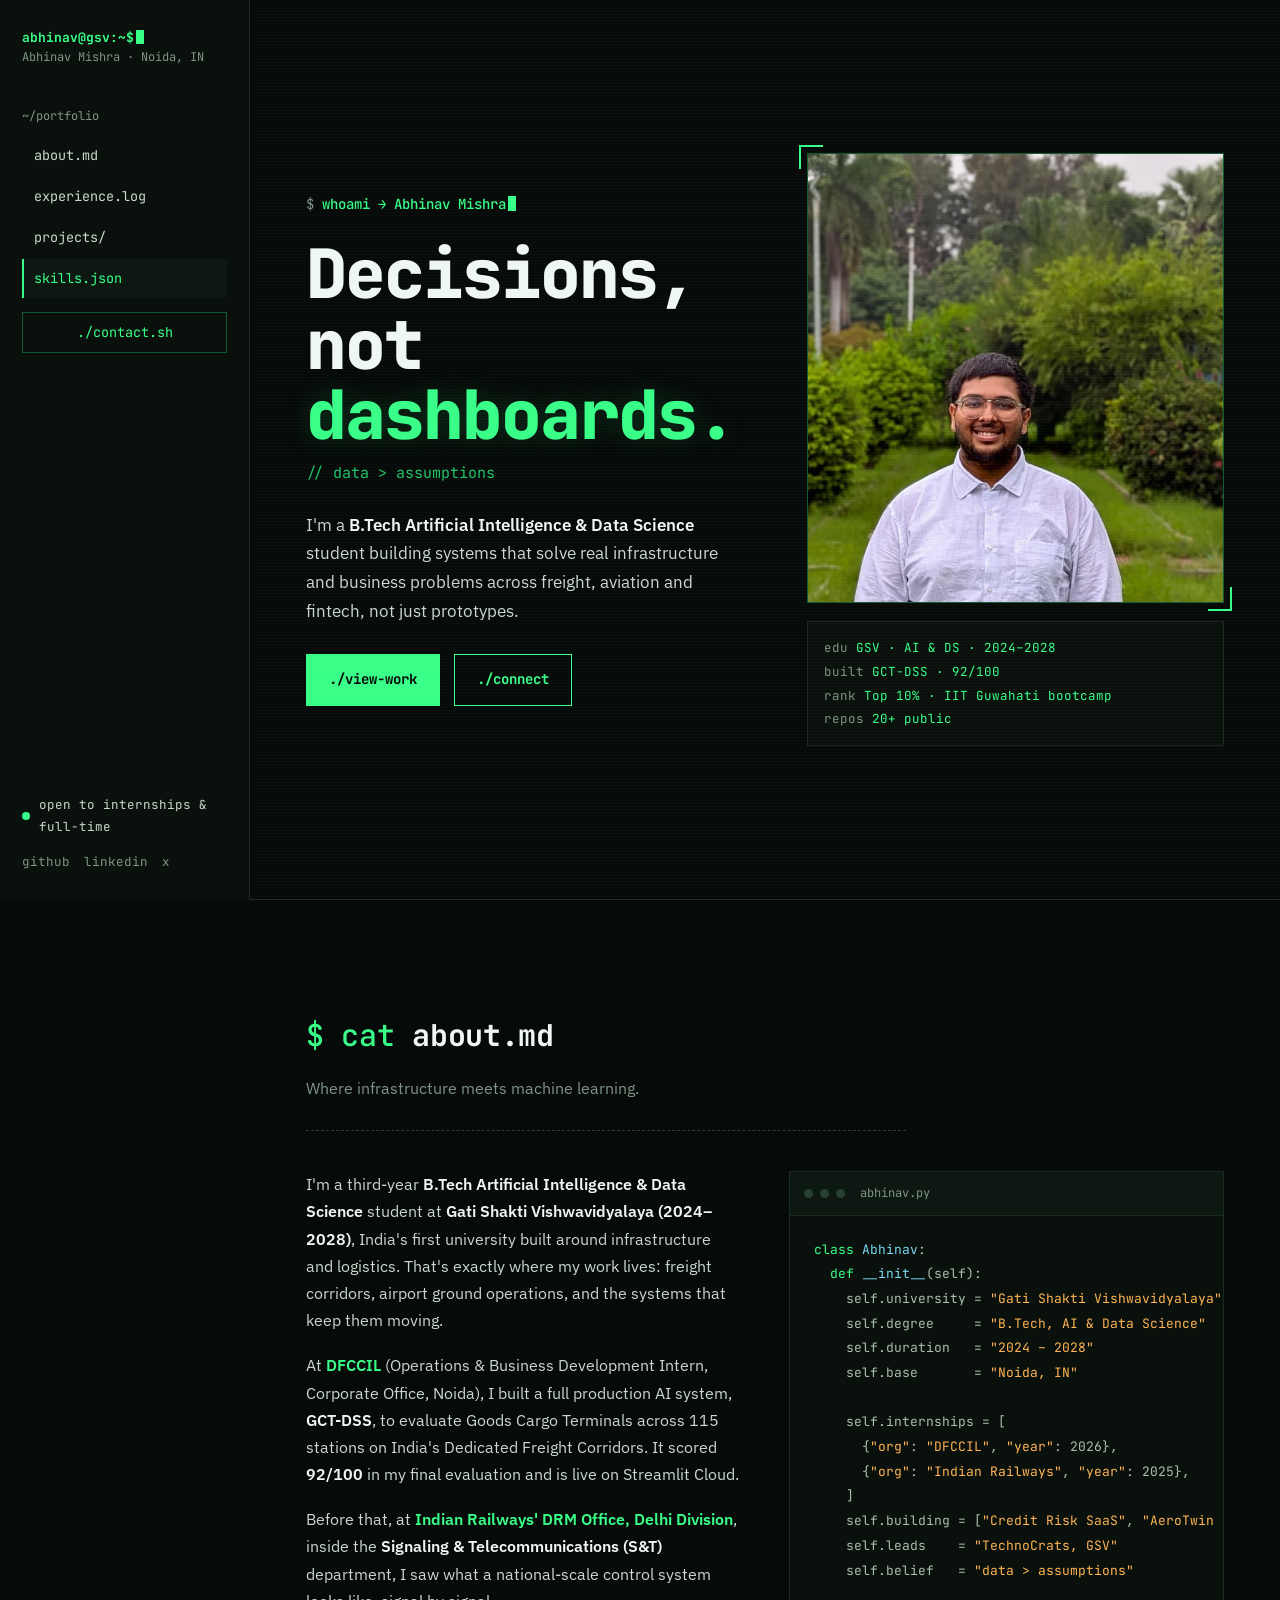
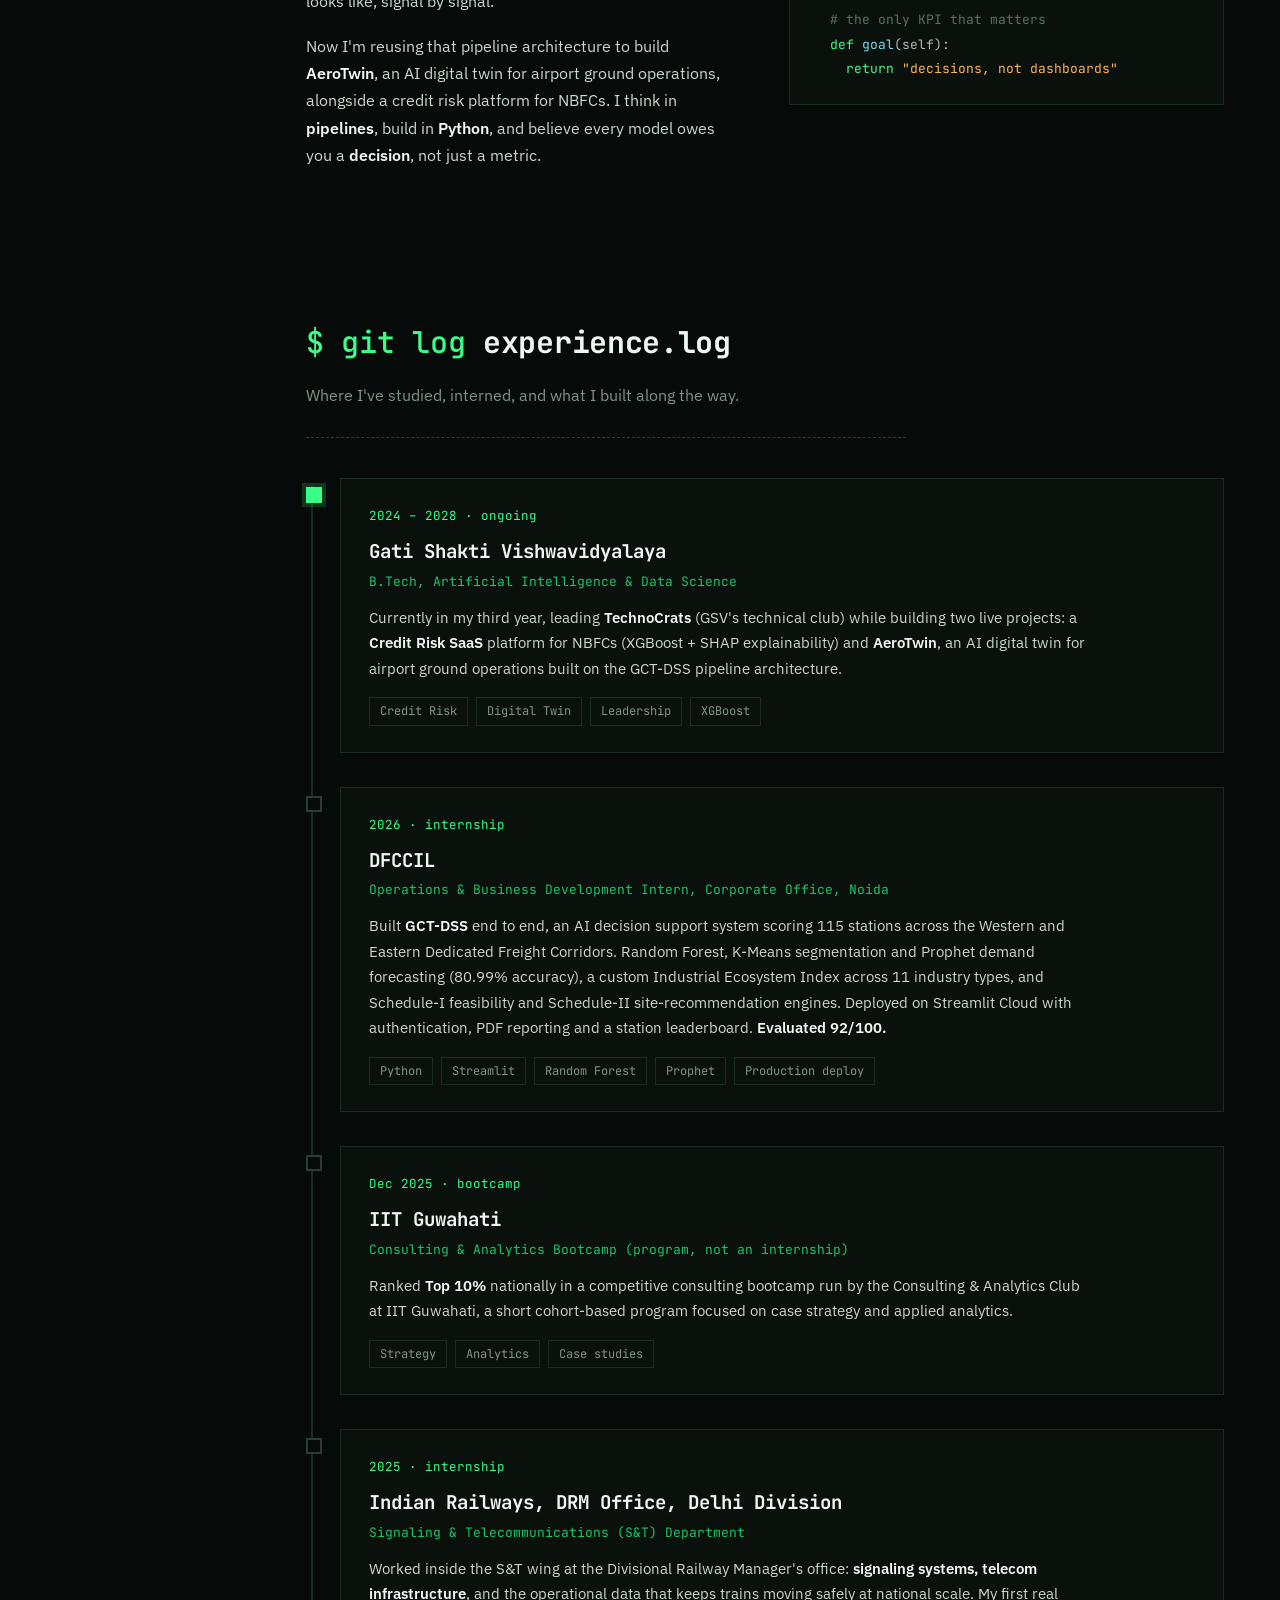
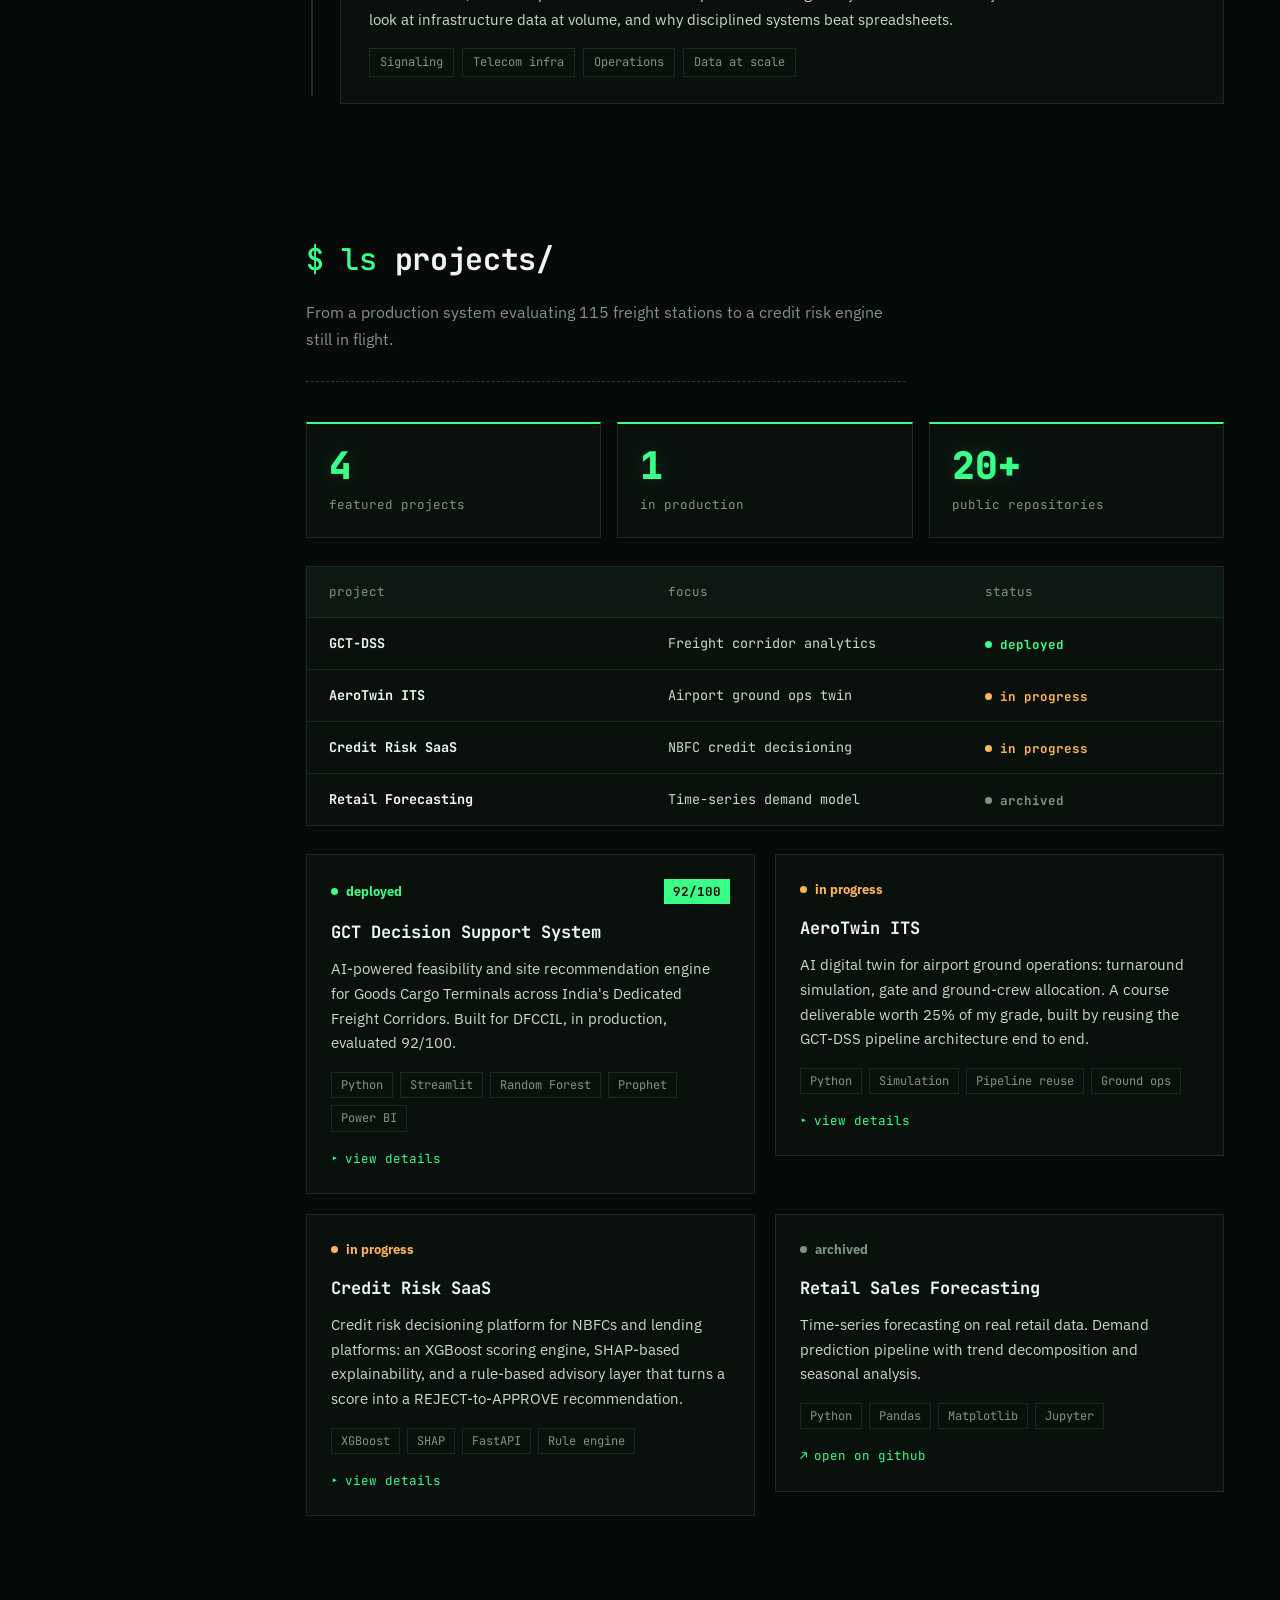
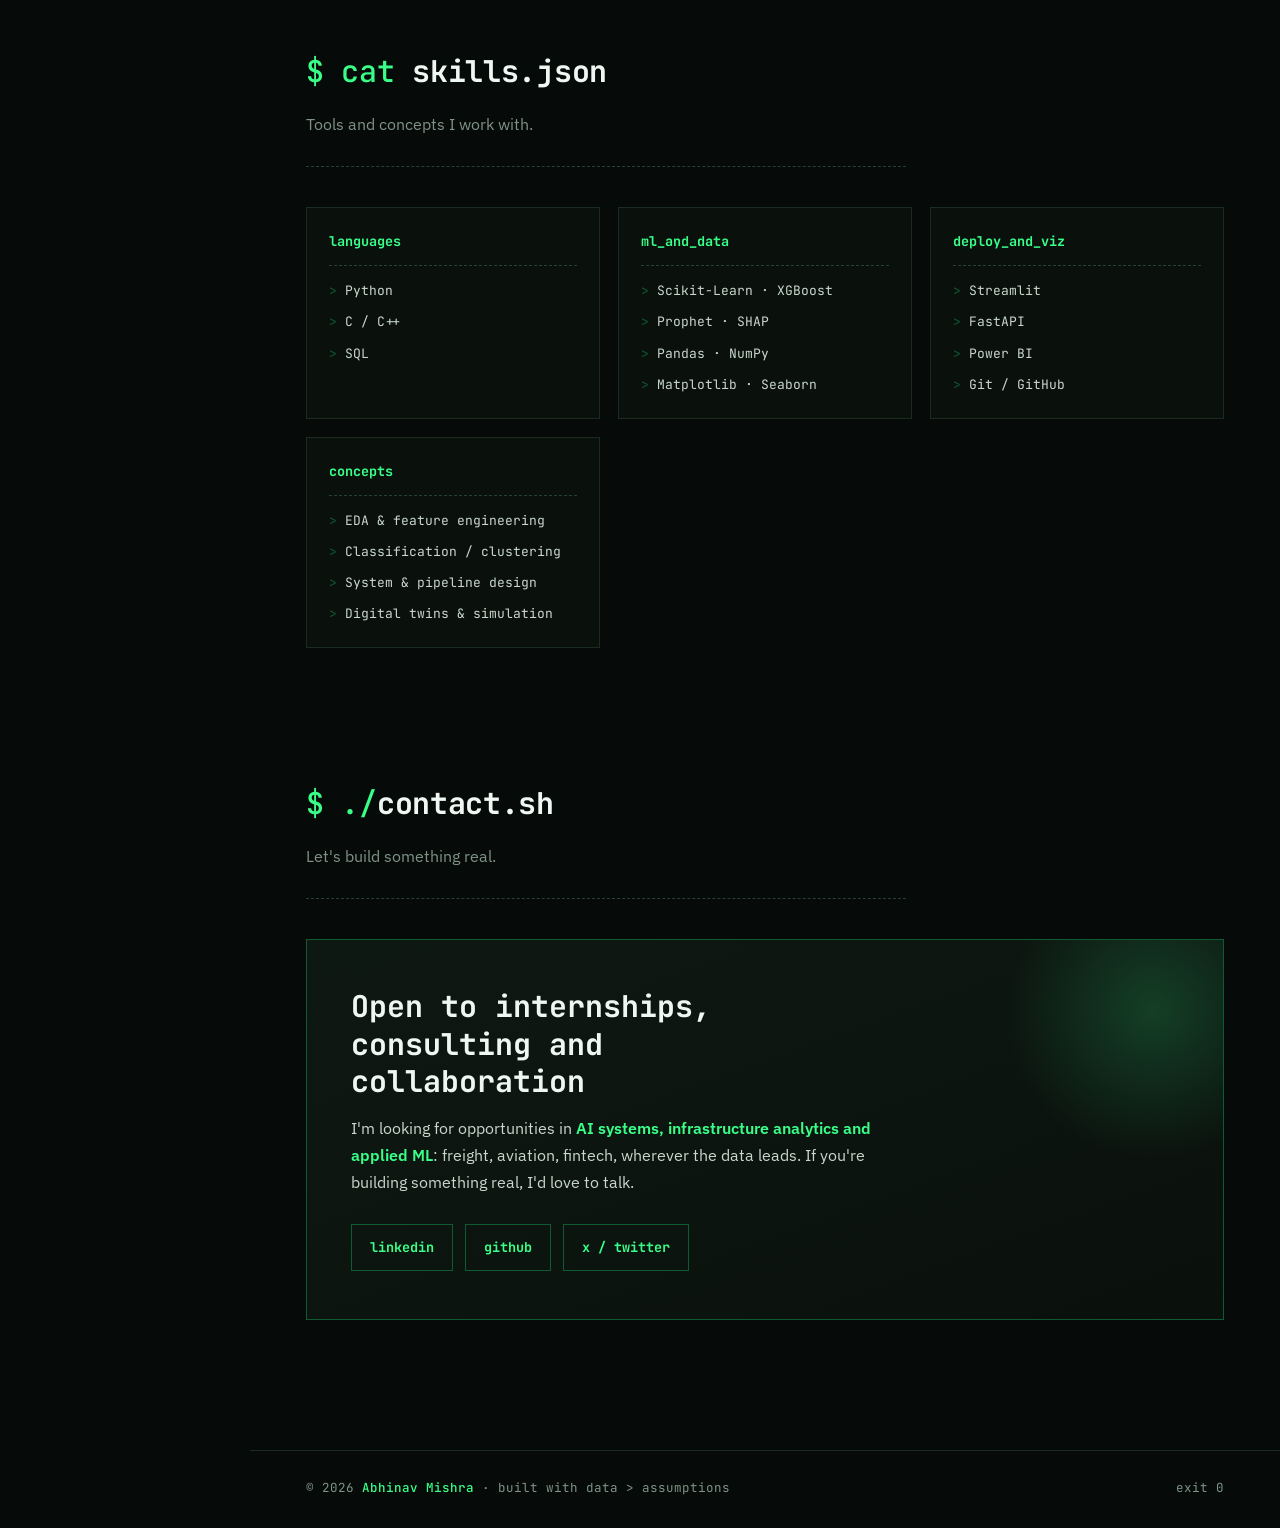
==== commit df0dfde4: "Update index.html" ====
--- a/index.html
+++ b/index.html
@@ -68,17 +68,17 @@
 .topbar{display:none}
 
 main{margin-left:var(--side)}
-.wrap{max-width:900px;margin:0 auto;padding:0 48px}
+.wrap{max-width:1180px;margin:0 auto;padding:0 56px}
 section{padding:110px 0 20px;position:relative}
 .cmd{font-size:clamp(22px,2.6vw,30px);font-weight:700;margin-bottom:14px;letter-spacing:-.3px}
 .cmd .p{color:var(--green);font-weight:500}
-.sec-desc{color:var(--muted);max-width:60ch;margin-bottom:44px}
+.sec-desc{color:var(--muted);max-width:60ch;margin-bottom:40px;padding-bottom:28px;border-bottom:1px dashed var(--line-2)}
 
 /* HERO */
 #hero{padding:0;min-height:100vh;display:flex;align-items:center;position:relative;overflow:hidden;border-bottom:1px solid var(--line)}
 #rain{position:absolute;inset:0;width:100%;height:100%;opacity:.16;pointer-events:none}
 #hero::after{content:'';position:absolute;inset:0;background:radial-gradient(ellipse at 30% 50%,transparent 20%,var(--bg) 85%);pointer-events:none}
-.hero-grid{position:relative;z-index:2;display:grid;grid-template-columns:1.15fr .85fr;gap:56px;align-items:center;padding:90px 48px;max-width:1100px;margin:0 auto;width:100%}
+.hero-grid{position:relative;z-index:2;display:grid;grid-template-columns:1fr 1fr;gap:72px;align-items:center;padding:90px 56px;max-width:1260px;margin:0 auto;width:100%}
 .prompt-line{font-family:var(--mono);font-size:14px;color:var(--green);margin-bottom:22px;min-height:1.6em}
 .prompt-line span{color:var(--muted)}
 .hero-grid h1{font-size:clamp(38px,5.6vw,68px);font-weight:800;line-height:1.04;letter-spacing:-2px;margin-bottom:10px}
@@ -94,21 +94,21 @@
 .btn-ghost:hover{background:var(--green);color:var(--bg)}
 
 .photo-col{display:flex;flex-direction:column;gap:18px}
-.frame{position:relative;aspect-ratio:4/5;background:var(--green);border:1px solid var(--green-dim);padding:0;overflow:hidden}
-.frame img{width:100%;height:100%;object-fit:cover;object-position:center 20%;display:block;filter:grayscale(1) contrast(1.15);mix-blend-mode:multiply;transition:filter .5s,mix-blend-mode .5s}
-.frame:hover img{filter:none;mix-blend-mode:normal}
-.frame::after{content:'';position:absolute;inset:0;background:repeating-linear-gradient(0deg,rgba(0,0,0,.14) 0 1px,transparent 1px 3px);pointer-events:none}
+.frame{position:relative;aspect-ratio:1/1.08;background:var(--panel-2);border:1px solid var(--green-dim);padding:0;overflow:hidden}
+.frame img{width:100%;height:100%;object-fit:cover;object-position:center 20%;display:block;position:relative;z-index:1}
 .frame-wrap{position:relative}
 .frame-wrap::before,.frame-wrap::after{content:'';position:absolute;width:22px;height:22px;border:2px solid var(--green);z-index:3}
 .frame-wrap::before{top:-8px;left:-8px;border-right:0;border-bottom:0}
 .frame-wrap::after{bottom:-8px;right:-8px;border-left:0;border-top:0}
-.fallback{display:none;position:absolute;inset:0;align-items:center;justify-content:center;font-family:var(--mono);font-weight:800;font-size:64px;color:var(--bg);z-index:2}
+.fallback{display:none;position:absolute;inset:0;align-items:center;justify-content:center;font-family:var(--mono);font-weight:800;font-size:64px;color:var(--green);z-index:3}
 .stat-term{background:var(--panel);border:1px solid var(--line);font-family:var(--mono);font-size:12.5px;line-height:1.9;padding:14px 16px}
 .stat-term .k{color:var(--muted)}.stat-term .v{color:var(--green)}
-@media(max-width:1100px){.hero-grid{grid-template-columns:1fr;max-width:640px}.photo-col{max-width:320px}}
+@media(max-width:1100px){.hero-grid{grid-template-columns:1fr;max-width:680px}.photo-col{max-width:440px}}
 
 /* ABOUT */
-.about-grid{display:grid;grid-template-columns:1.15fr .85fr;gap:44px;align-items:start}
+.about-grid{display:grid;grid-template-columns:minmax(0,1fr) minmax(0,1fr);gap:48px;align-items:start}
+.about-text,.term{min-width:0}
+.term{position:sticky;top:32px}
 .about-text p{margin-bottom:18px;max-width:62ch}
 .about-text strong{color:var(--white);font-weight:600}
 .about-text em{font-style:normal;color:var(--green);font-weight:600}
@@ -116,9 +116,9 @@
 .term-head{display:flex;align-items:center;gap:7px;padding:11px 14px;border-bottom:1px solid var(--line);background:var(--panel-2)}
 .term-head i{width:9px;height:9px;border-radius:50%;background:var(--line-2)}
 .term-head b{margin-left:8px;font-family:var(--mono);font-weight:400;font-size:12px;color:var(--muted)}
-.term-body{padding:18px;font-family:var(--mono);font-size:12.5px;line-height:1.9;color:#A9BDB0;overflow-x:auto;white-space:pre}
+.term-body{padding:22px 24px;font-family:var(--mono);font-size:13px;line-height:1.9;color:#A9BDB0;overflow-x:auto;white-space:pre}
 .kw{color:var(--green)}.str{color:var(--amber)}.fn{color:#7DD8F0}.cm{color:#587064}
-@media(max-width:1000px){.about-grid{grid-template-columns:1fr}}
+@media(max-width:1180px){.about-grid{grid-template-columns:1fr}.term{position:static}.about-text p{max-width:none}}
 
 /* LOG / TIMELINE */
 .log{position:relative;padding-left:34px}
@@ -133,7 +133,7 @@
 .when{font-family:var(--mono);font-size:12.5px;color:var(--green);margin-bottom:10px}
 .org{font-size:19px;font-weight:700;margin-bottom:2px}
 .role{font-family:var(--mono);font-size:13px;color:var(--green-2);margin-bottom:12px}
-.card p{font-size:15px;max-width:68ch}
+.card p{font-size:15px;max-width:80ch}
 .card p strong{color:var(--white);font-weight:600}
 .tags{display:flex;flex-wrap:wrap;gap:8px;margin-top:16px}
 .tag{font-family:var(--mono);font-size:12px;color:var(--muted);border:1px solid var(--line);padding:3px 10px}
@@ -154,7 +154,8 @@
 .chip.deployed{color:var(--green)}.chip.progress{color:var(--amber)}.chip.progress::before{animation:blink 1.4s steps(1) infinite}.chip.archived{color:var(--muted)}
 @media(max-width:700px){.row.head{display:none}.row{grid-template-columns:1fr;gap:4px}.stats{grid-template-columns:1fr}}
 
-.pgrid{display:grid;grid-template-columns:repeat(auto-fit,minmax(260px,1fr));gap:18px;align-items:start}
+.pgrid{display:grid;grid-template-columns:repeat(2,minmax(0,1fr));gap:20px;align-items:start}
+@media(max-width:820px){.pgrid{grid-template-columns:1fr}}
 .proj{display:block;width:100%;text-align:left;font:inherit;color:inherit;background:var(--panel);border:1px solid var(--line);padding:24px;cursor:pointer;text-decoration:none;transition:border-color .2s,transform .2s,box-shadow .2s}
 .proj:hover{border-color:var(--green);transform:translateY(-3px);box-shadow:0 14px 40px rgba(0,0,0,.45),0 0 0 1px var(--green-dim)}
 .proj>span{display:block}
@@ -196,6 +197,7 @@
 
 /* MOBILE */
 @media(max-width:960px){
+.wrap{padding:0 22px}
 .side{transform:translateY(-110%);inset:56px 0 auto 0;width:100%;height:auto;border-right:0;border-bottom:1px solid var(--line);padding:12px 20px 22px;transition:transform .25s;z-index:999}
 .side.open{transform:none}
 .side .brand,.side .side-label{display:none}
@@ -258,8 +260,7 @@
     <div class="photo-col">
       <div class="frame-wrap">
         <div class="frame">
-          <img src="assets/abhinav-photo.jpg" alt="Portrait of Abhinav Mishra" width="720" height="900" fetchpriority="high" decoding="async"
-               onerror="if(!this.dataset.retry){this.dataset.retry=1;this.src='abhinav-photo.jpg';}else{this.style.display='none';this.nextElementSibling.style.display='flex';}"/>
+          <img id="heroPhoto" src="abhinav-photo.jpg?v=3" alt="Portrait of Abhinav Mishra" width="720" height="900" fetchpriority="high" decoding="async"/>
           <div class="fallback" aria-hidden="true">AM</div>
         </div>
       </div>
@@ -462,6 +463,28 @@
 (function(){
 const reduced = window.matchMedia('(prefers-reduced-motion: reduce)').matches;
 const $ = id => document.getElementById(id);
+
+/* Hero photo: try likely locations / names, then fall back to the AM monogram */
+(function(){
+  const img = $('heroPhoto'), fb = img.nextElementSibling;
+  const names = ['abhinav-photo','Abhinav-photo','abhinav_photo','abhinav','profile','photo'];
+  const exts = ['jpg','jpeg','png','webp','JPG','JPEG','PNG'];
+  const tries = [];
+  ['abhinav-photo.jpg','/abhinav-photo.jpg','assets/abhinav-photo.jpg','/assets/abhinav-photo.jpg'].forEach(p => tries.push(p));
+  ['','/','assets/','/assets/'].forEach(dir => names.forEach(n => exts.forEach(e => tries.push(dir + n + '.' + e))));
+  let i = 0;
+  function next(){
+    if(i >= tries.length){
+      img.style.display = 'none'; fb.style.display = 'flex';
+      console.warn('Hero photo not found. Tried ' + tries.length + ' paths, e.g. ' + tries.slice(0,3).join(', '));
+      return;
+    }
+    img.src = tries[i++];
+  }
+  img.addEventListener('error', next);
+  img.addEventListener('load', () => { img.style.display = 'block'; fb.style.display = 'none'; });
+  if(img.complete && img.naturalWidth === 0) next();
+})();
 
 /* Typed prompt (once on load) */
 const typed = $('typed');
